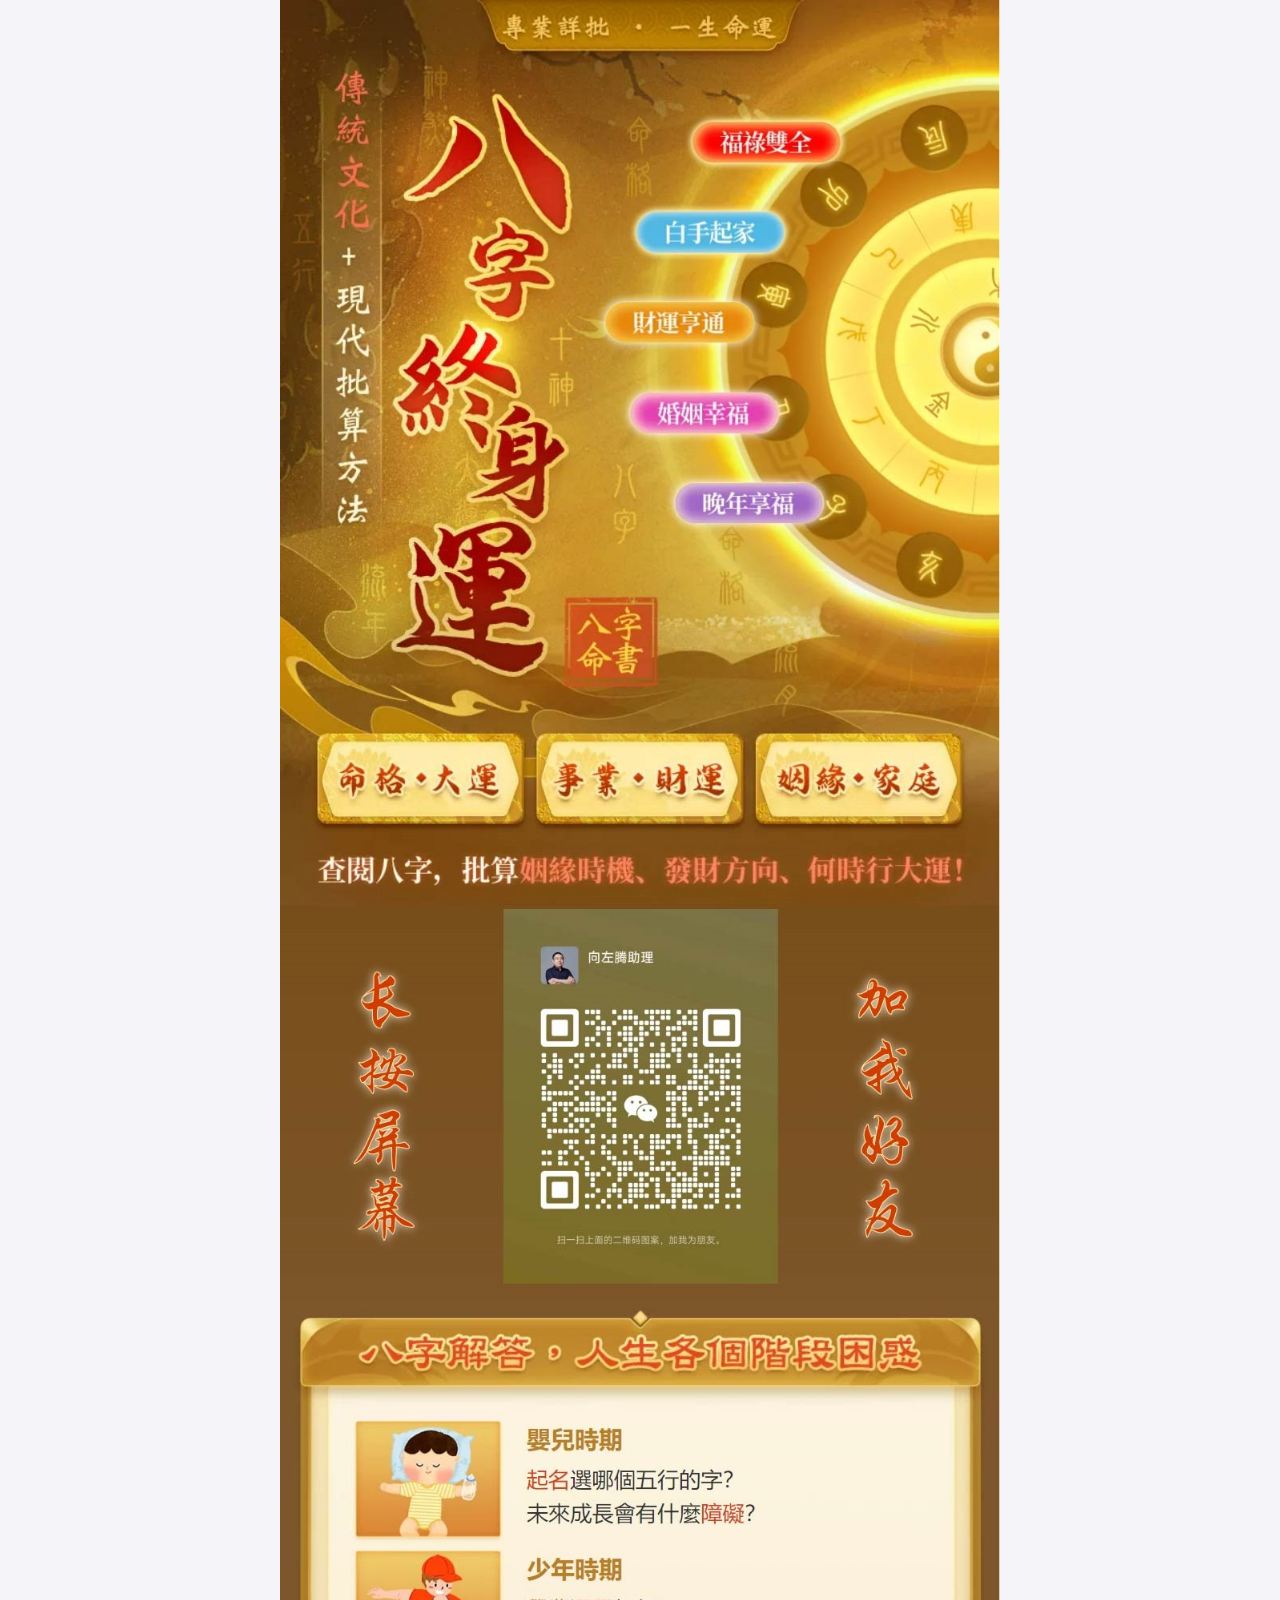
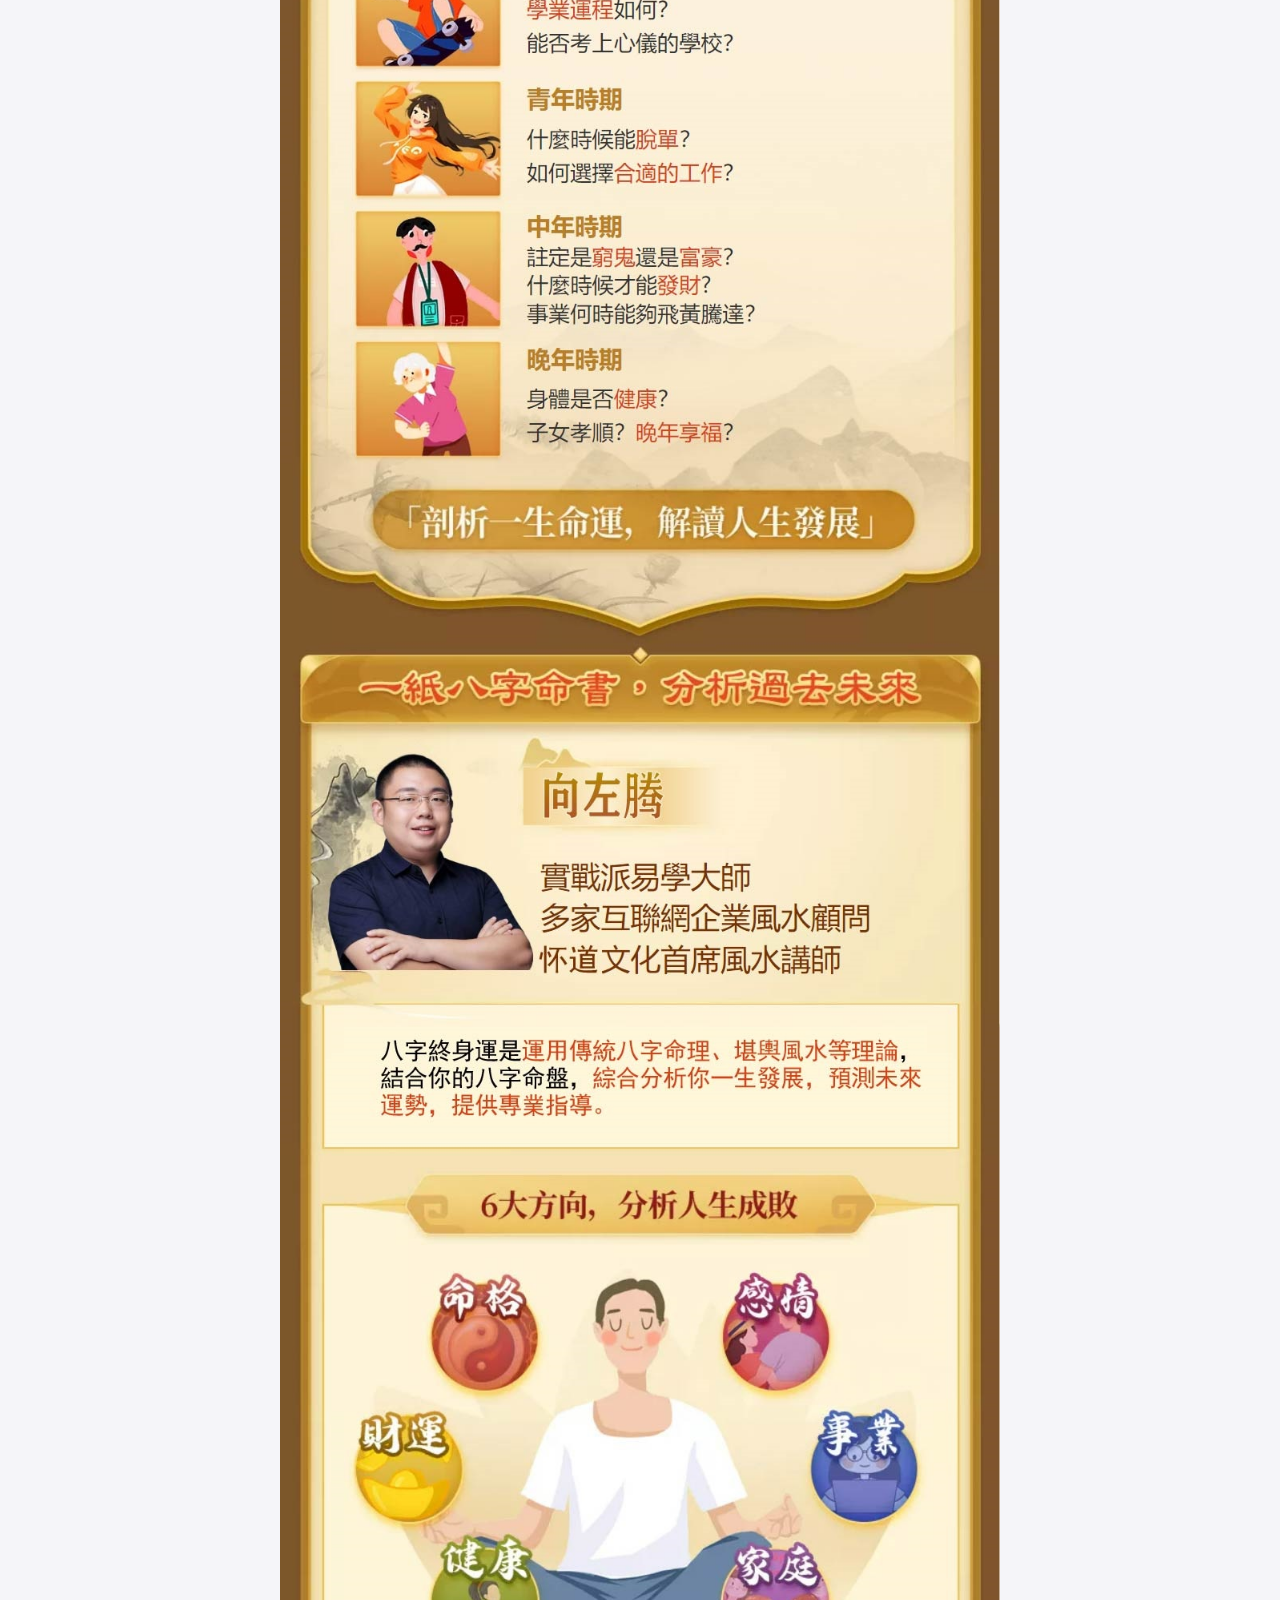
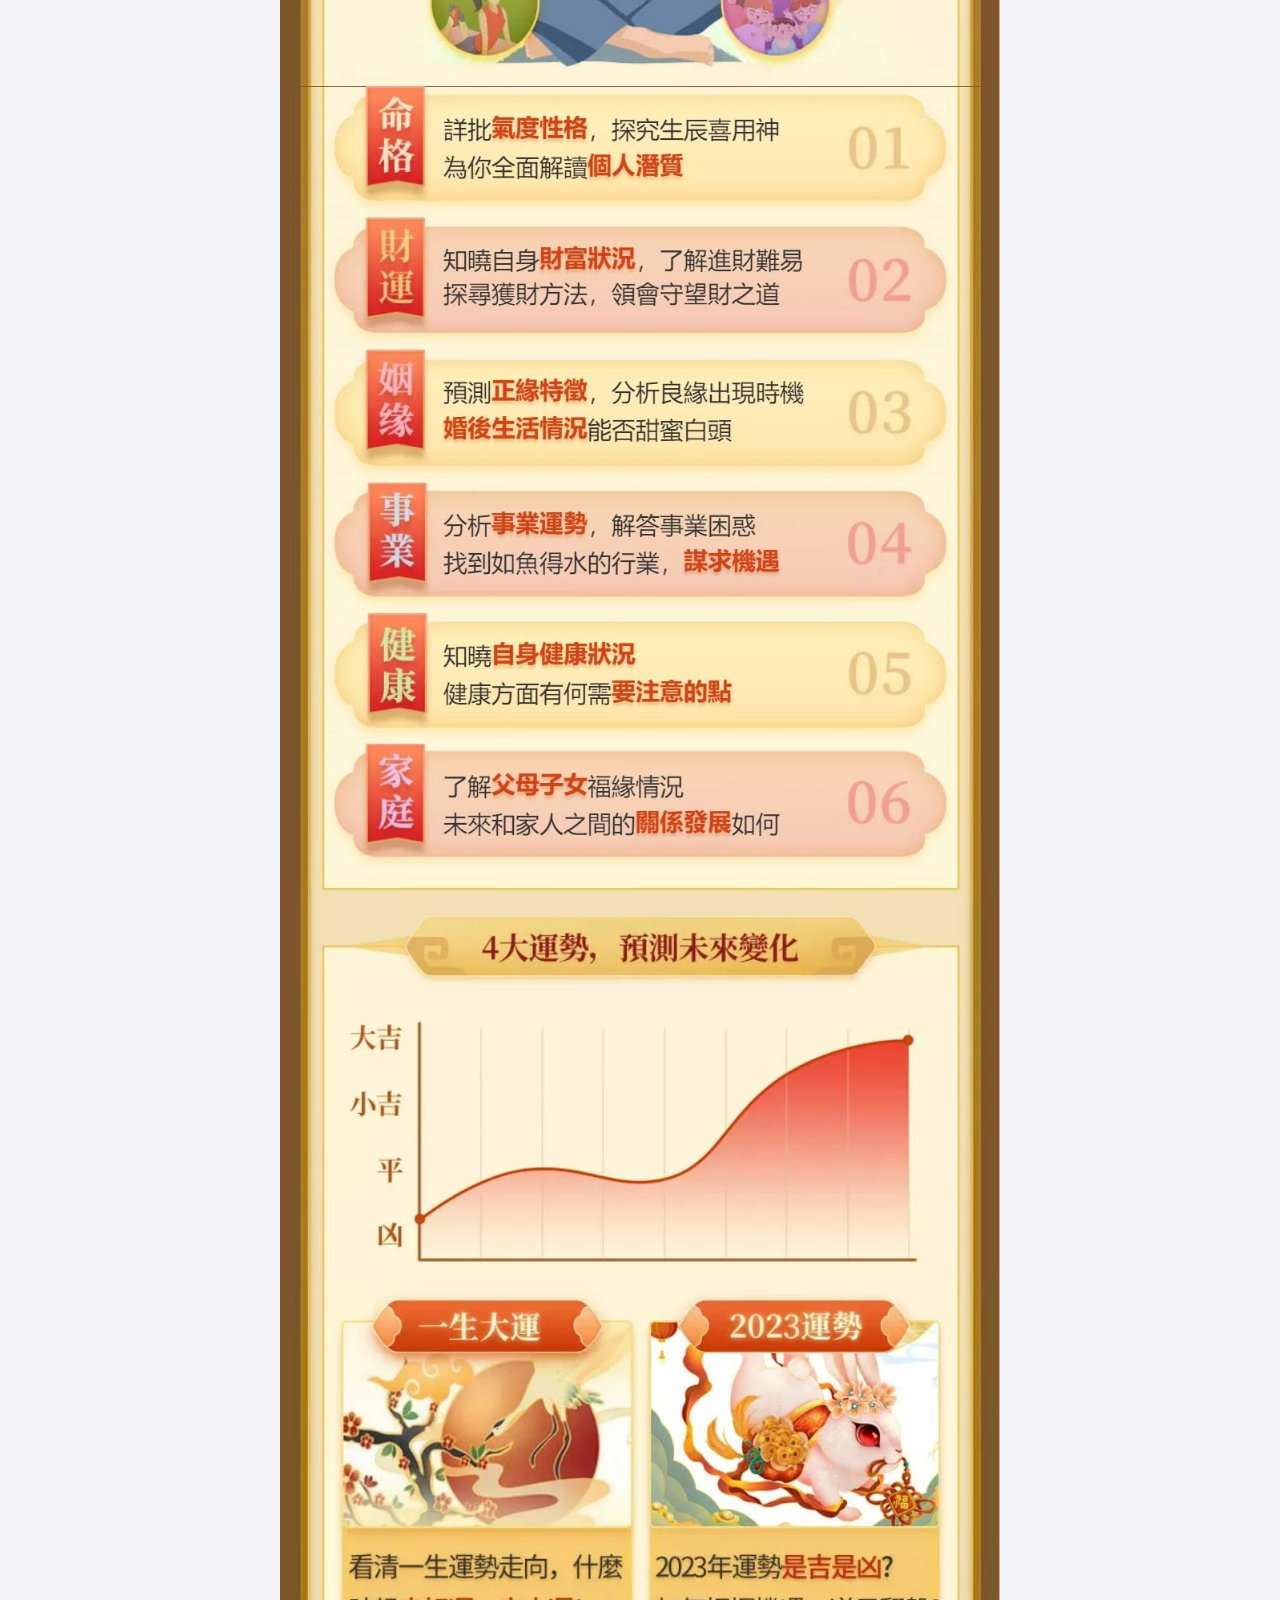
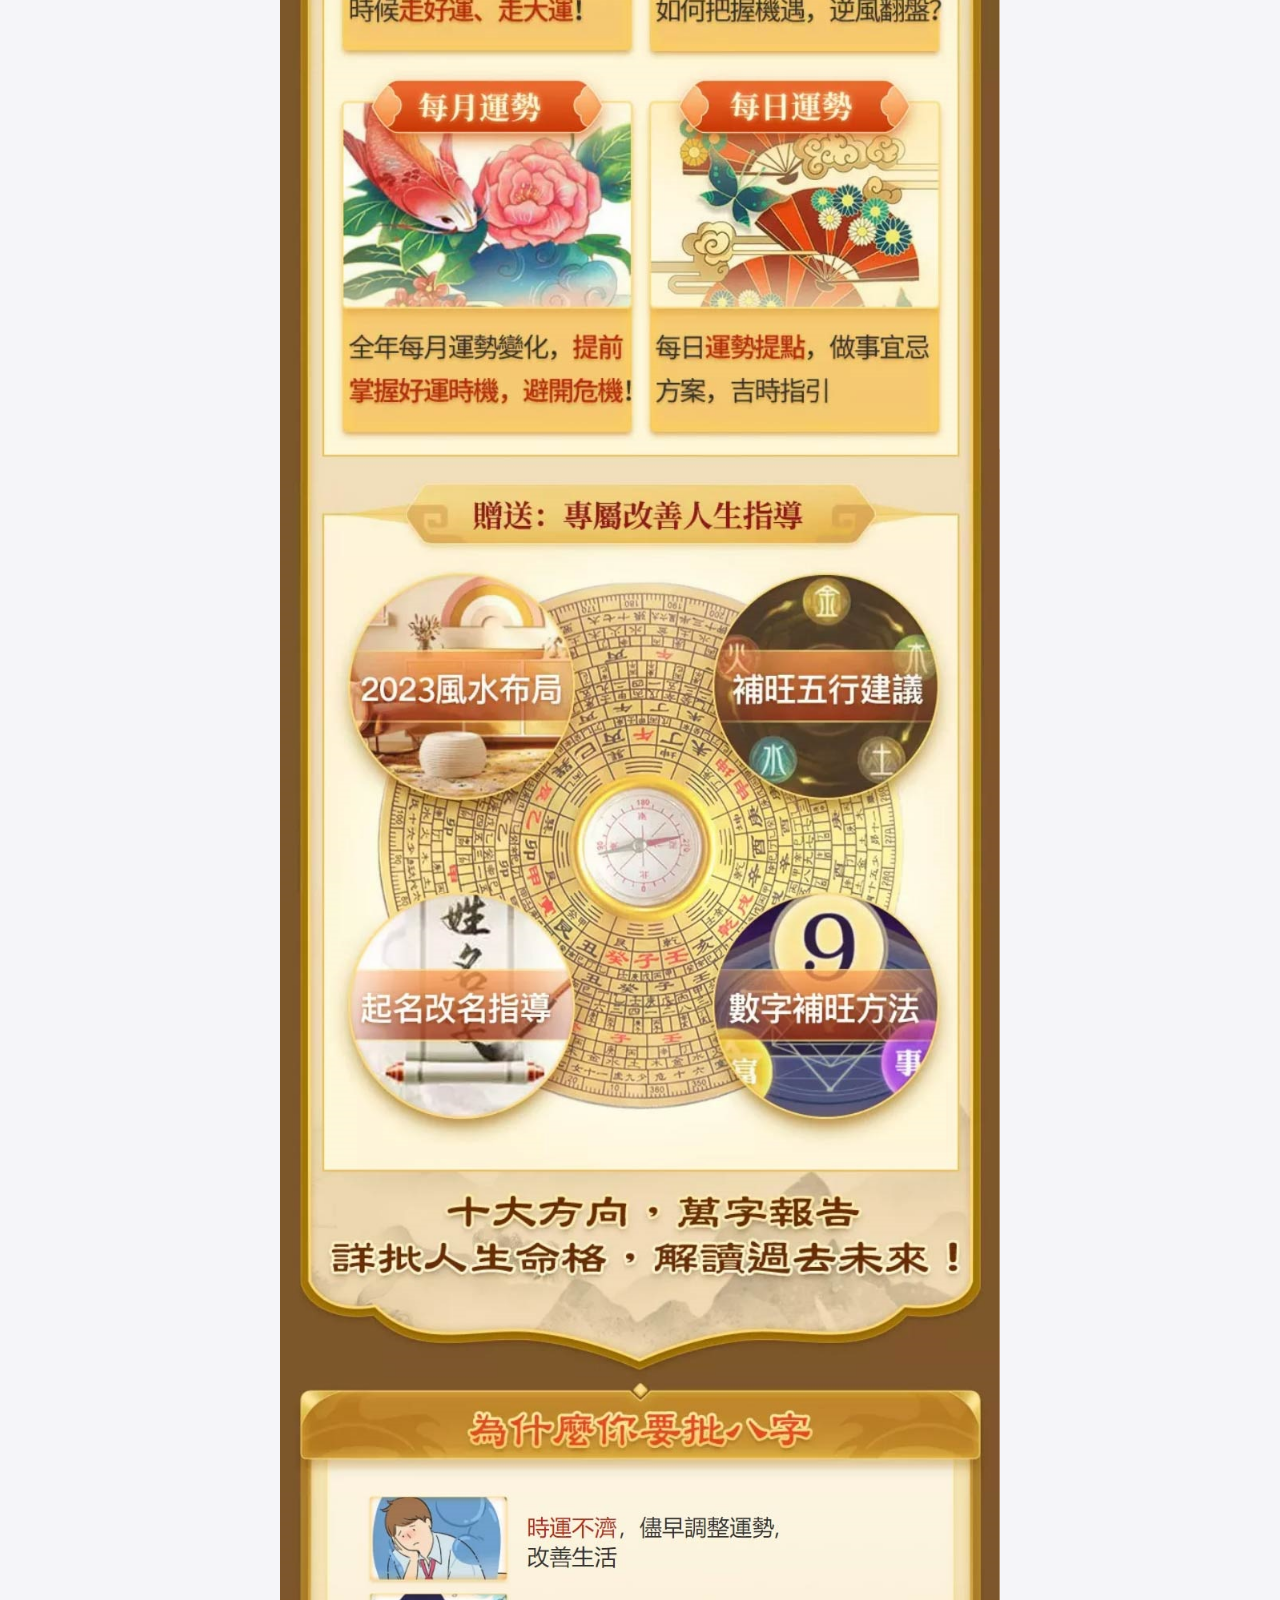
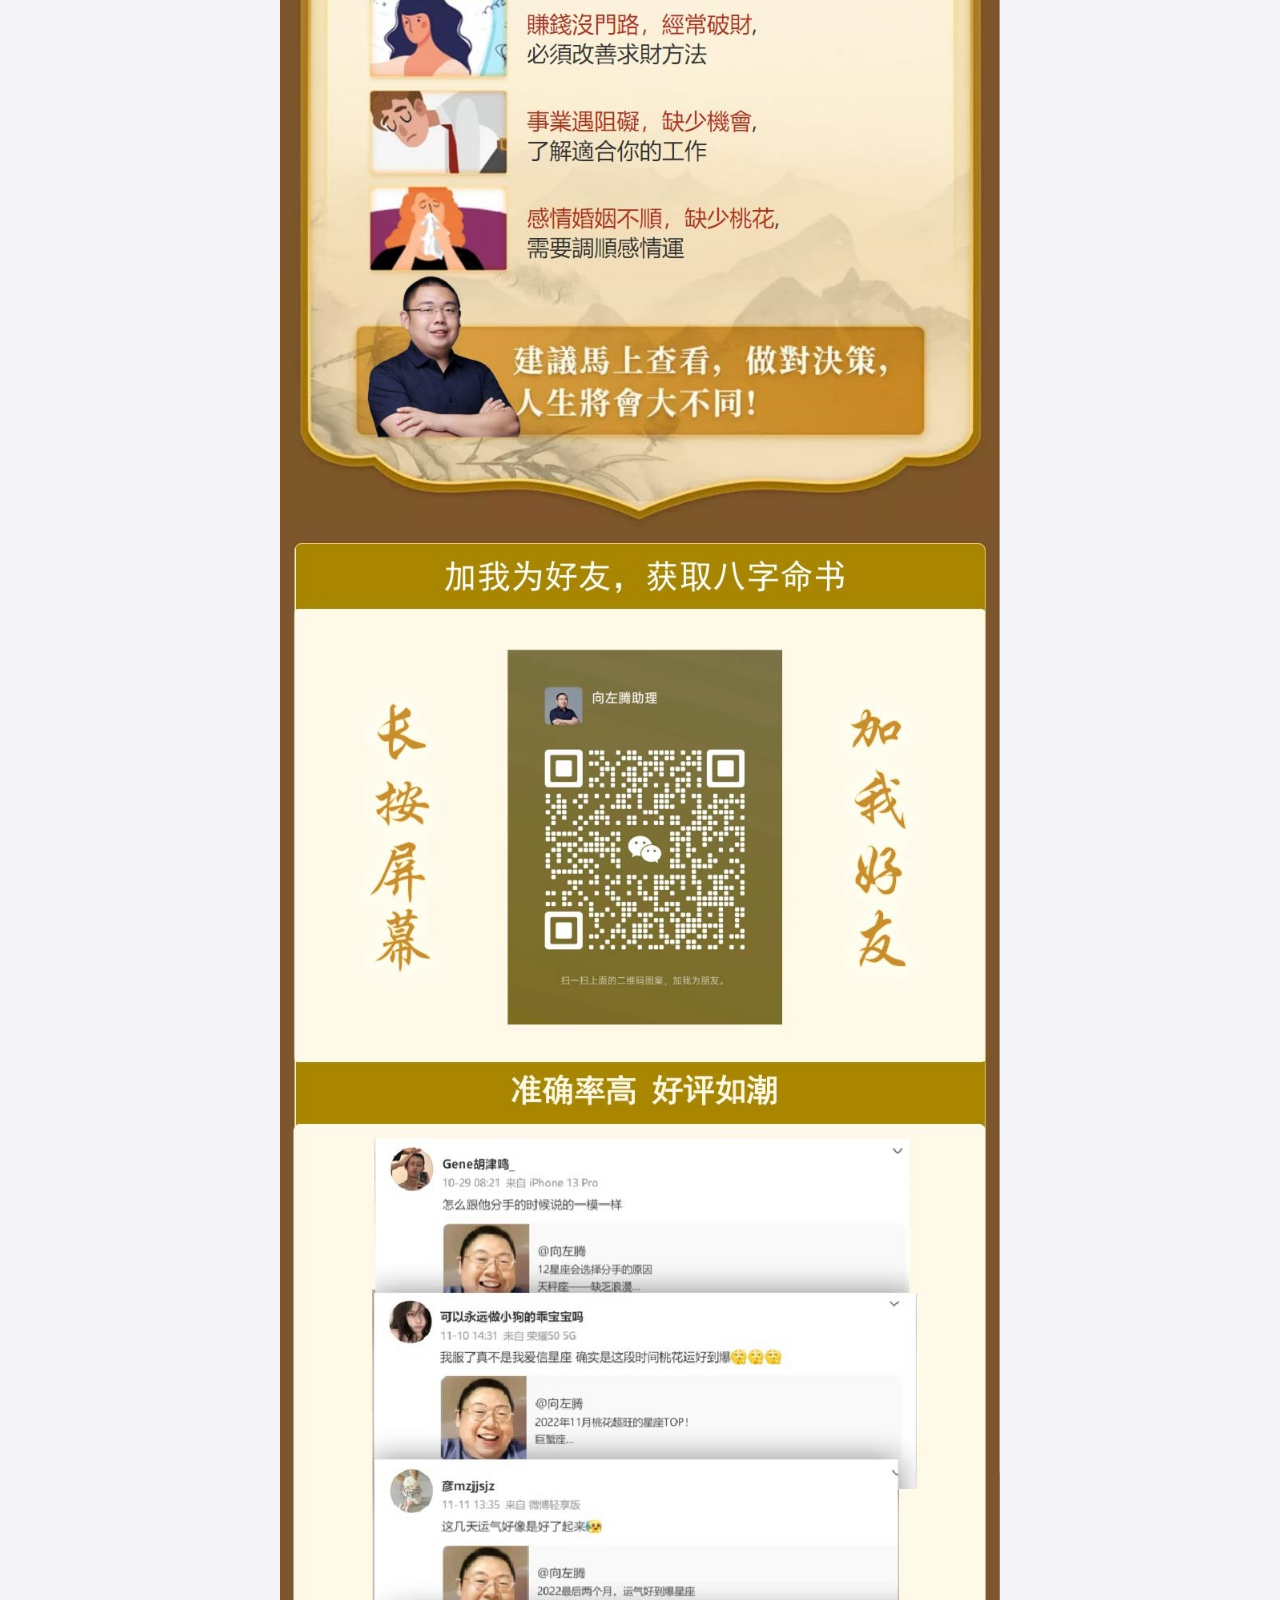
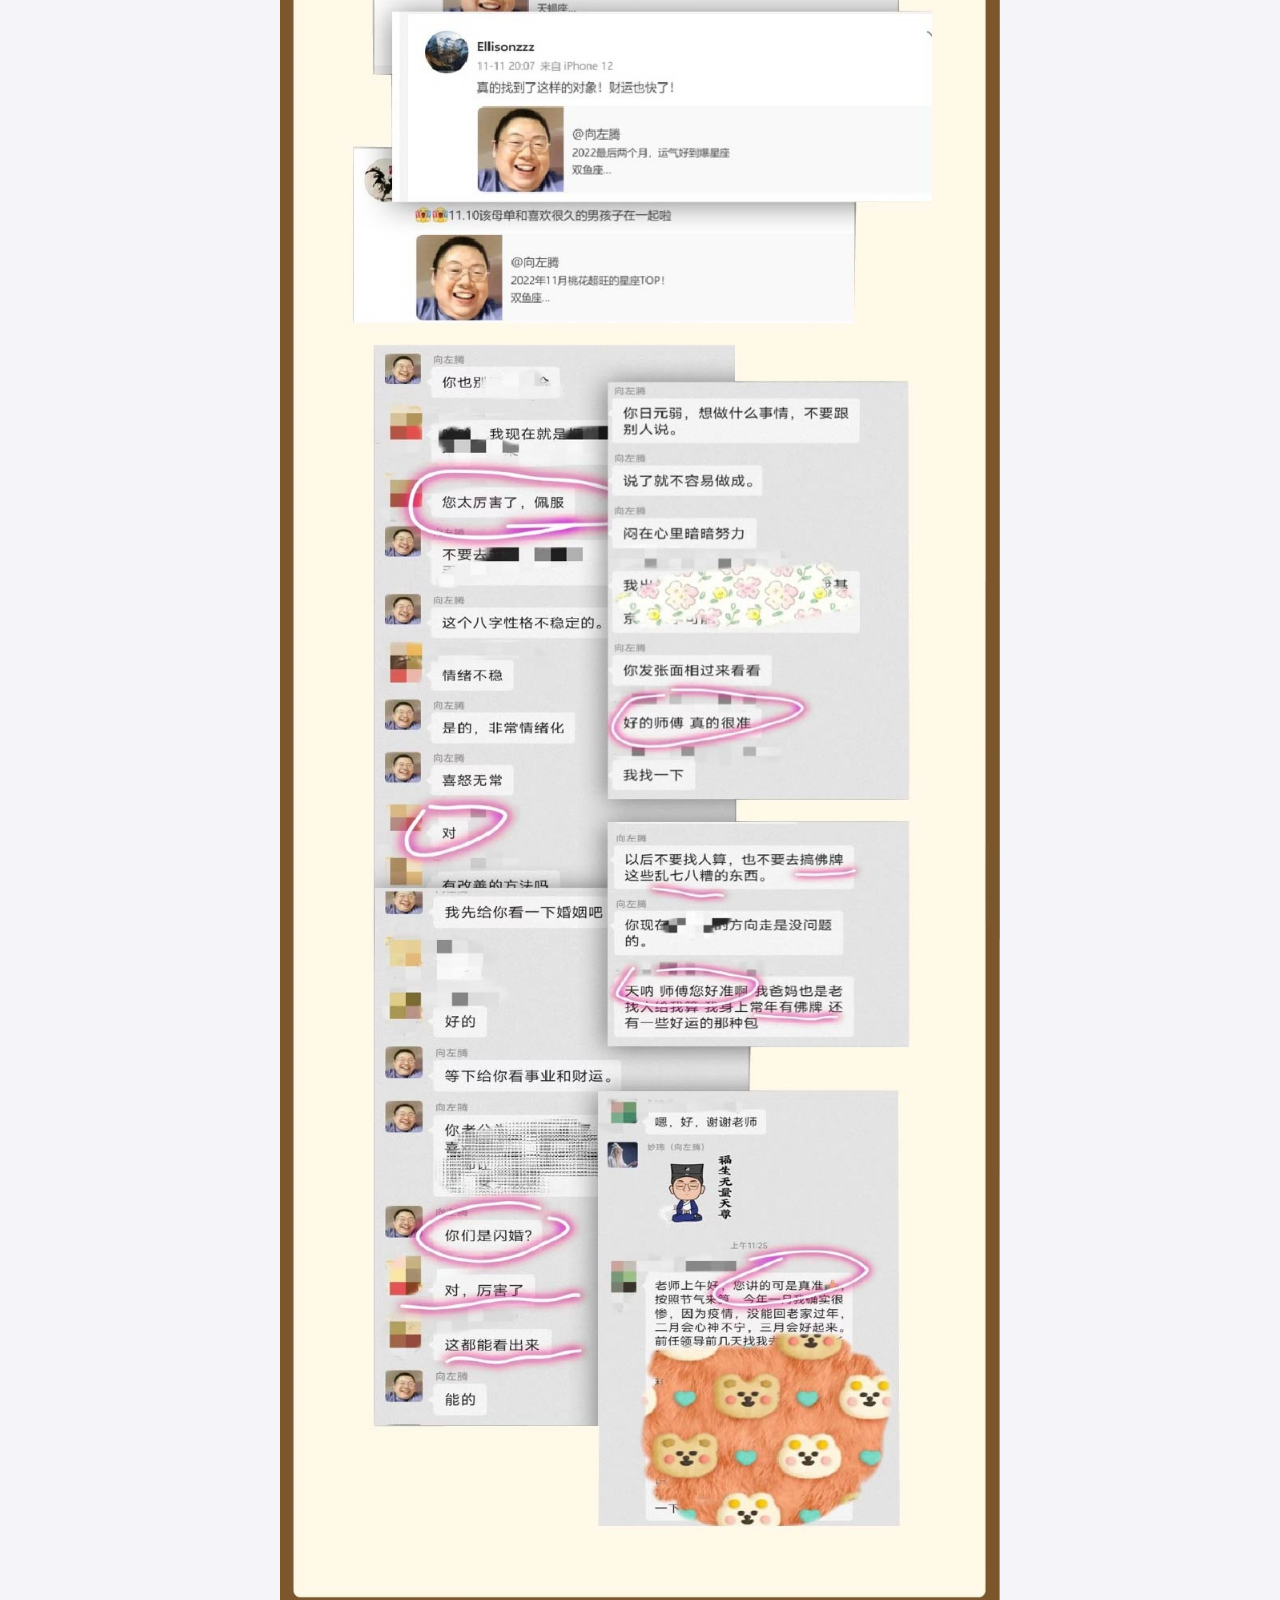
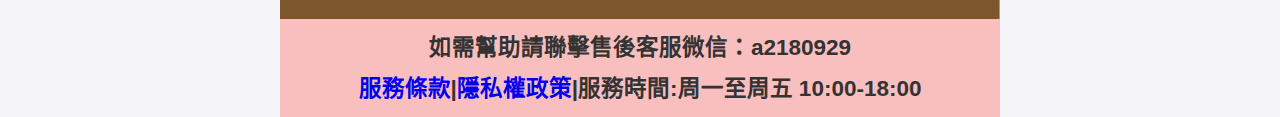
==== index.html @ 710901cd "Update index.html" ====
﻿<html lang="zh-TW" style="font-size: 24px;"><head><meta charset="utf-8">
<title>八字终生运</title><meta name="viewport" content="minimum-scale=1,initial-scale=1,maximum-scale=1,user-scalable=no"><meta name="apple-mobile-web-app-capable" content="yes"><meta name="apple-touch-fullscreen" content="yes"><meta name="keywords" content=""><meta name="description" content=""><link href="css/fw.css" rel="stylesheet">
<link rel="stylesheet" type="text/css" href="css/29.css">
<script type="text/javascript">!function(e){"function"==typeof define&&define.amd?define(e):e()}((function(){"use strict";var e;e=navigator.userAgent,/android/i.test(e)||/ipad|itouch|iphone/i.test(e)?(e=16*(document.documentElement.clientWidth||375)/375,document.documentElement.style.fontSize=e+"px"):document.documentElement.style.fontSize="24px"}))</script><style>/*! normalize.css v7.0.0 | MIT License | github.com/necolas/normalize.css */

/* Document
   ========================================================================== */

/**
 * 1. Correct the line height in all browsers.
 * 2. Prevent adjustments of font size after orientation changes in
 *    IE on Windows Phone and in iOS.
 */

html {
  line-height: 1.15; /* 1 */
  -ms-text-size-adjust: 100%; /* 2 */
  -webkit-text-size-adjust: 100%; /* 2 */
}

/* Sections
   ========================================================================== */

/**
 * Remove the margin in all browsers (opinionated).
 */

body {
  margin: 0;
}

/**
 * Add the correct display in IE 9-.
 */

article,
aside,
footer,
header,
nav,
section {
  display: block;
}

/**
 * Correct the font size and margin on `h1` elements within `section` and
 * `article` contexts in Chrome, Firefox, and Safari.
 */

h1 {
  font-size: 2em;
  margin: 0.67em 0;
}

/* Grouping content
   ========================================================================== */

/**
 * Add the correct display in IE 9-.
 * 1. Add the correct display in IE.
 */

figcaption,
figure,
main { /* 1 */
  display: block;
}

/**
 * Add the correct margin in IE 8.
 */

figure {
  margin: 1em 40px;
}

/**
 * 1. Add the correct box sizing in Firefox.
 * 2. Show the overflow in Edge and IE.
 */

hr {
  box-sizing: content-box; /* 1 */
  height: 0; /* 1 */
  overflow: visible; /* 2 */
}

/**
 * 1. Correct the inheritance and scaling of font size in all browsers.
 * 2. Correct the odd `em` font sizing in all browsers.
 */

pre {
  font-family: monospace, monospace; /* 1 */
  font-size: 1em; /* 2 */
}

/* Text-level semantics
   ========================================================================== */

/**
 * 1. Remove the gray background on active links in IE 10.
 * 2. Remove gaps in links underline in iOS 8+ and Safari 8+.
 */

a {
  background-color: transparent; /* 1 */
  -webkit-text-decoration-skip: objects; /* 2 */
}

/**
 * 1. Remove the bottom border in Chrome 57- and Firefox 39-.
 * 2. Add the correct text decoration in Chrome, Edge, IE, Opera, and Safari.
 */

abbr[title] {
  border-bottom: none; /* 1 */
  text-decoration: underline; /* 2 */
  text-decoration: underline dotted; /* 2 */
}

/**
 * Prevent the duplicate application of `bolder` by the next rule in Safari 6.
 */

b,
strong {
  font-weight: inherit;
}

/**
 * Add the correct font weight in Chrome, Edge, and Safari.
 */

b,
strong {
  font-weight: bolder;
}

/**
 * 1. Correct the inheritance and scaling of font size in all browsers.
 * 2. Correct the odd `em` font sizing in all browsers.
 */

code,
kbd,
samp {
  font-family: monospace, monospace; /* 1 */
  font-size: 1em; /* 2 */
}

/**
 * Add the correct font style in Android 4.3-.
 */

dfn {
  font-style: italic;
}

/**
 * Add the correct background and color in IE 9-.
 */

mark {
  background-color: #ff0;
  color: #000;
}

/**
 * Add the correct font size in all browsers.
 */

small {
  font-size: 80%;
}

/**
 * Prevent `sub` and `sup` elements from affecting the line height in
 * all browsers.
 */

sub,
sup {
  font-size: 75%;
  line-height: 0;
  position: relative;
  vertical-align: baseline;
}

sub {
  bottom: -0.25em;
}

sup {
  top: -0.5em;
}

/* Embedded content
   ========================================================================== */

/**
 * Add the correct display in IE 9-.
 */

audio,
video {
  display: inline-block;
}

/**
 * Add the correct display in iOS 4-7.
 */

audio:not([controls]) {
  display: none;
  height: 0;
}

/**
 * Remove the border on images inside links in IE 10-.
 */

img {
  border-style: none;
}

/**
 * Hide the overflow in IE.
 */

svg:not(:root) {
  overflow: hidden;
}

/* Forms
   ========================================================================== */

/**
 * 1. Change the font styles in all browsers (opinionated).
 * 2. Remove the margin in Firefox and Safari.
 */

button,
input,
optgroup,
select,
textarea {
  font-family: sans-serif; /* 1 */
  font-size: 100%; /* 1 */
  line-height: 1.15; /* 1 */
  margin: 0; /* 2 */
}

/**
 * Show the overflow in IE.
 * 1. Show the overflow in Edge.
 */

button,
input { /* 1 */
  overflow: visible;
}

/**
 * Remove the inheritance of text transform in Edge, Firefox, and IE.
 * 1. Remove the inheritance of text transform in Firefox.
 */

button,
select { /* 1 */
  text-transform: none;
}

/**
 * 1. Prevent a WebKit bug where (2) destroys native `audio` and `video`
 *    controls in Android 4.
 * 2. Correct the inability to style clickable types in iOS and Safari.
 */

button,
html [type="button"], /* 1 */
[type="reset"],
[type="submit"] {
  -webkit-appearance: button; /* 2 */
}

/**
 * Remove the inner border and padding in Firefox.
 */

button::-moz-focus-inner,
[type="button"]::-moz-focus-inner,
[type="reset"]::-moz-focus-inner,
[type="submit"]::-moz-focus-inner {
  border-style: none;
  padding: 0;
}

/**
 * Restore the focus styles unset by the previous rule.
 */

button:-moz-focusring,
[type="button"]:-moz-focusring,
[type="reset"]:-moz-focusring,
[type="submit"]:-moz-focusring {
  outline: 1px dotted ButtonText;
}

/**
 * Correct the padding in Firefox.
 */

fieldset {
  padding: 0.35em 0.75em 0.625em;
}

/**
 * 1. Correct the text wrapping in Edge and IE.
 * 2. Correct the color inheritance from `fieldset` elements in IE.
 * 3. Remove the padding so developers are not caught out when they zero out
 *    `fieldset` elements in all browsers.
 */

legend {
  box-sizing: border-box; /* 1 */
  color: inherit; /* 2 */
  display: table; /* 1 */
  max-width: 100%; /* 1 */
  padding: 0; /* 3 */
  white-space: normal; /* 1 */
}

/**
 * 1. Add the correct display in IE 9-.
 * 2. Add the correct vertical alignment in Chrome, Firefox, and Opera.
 */

progress {
  display: inline-block; /* 1 */
  vertical-align: baseline; /* 2 */
}

/**
 * Remove the default vertical scrollbar in IE.
 */

textarea {
  overflow: auto;
}

/**
 * 1. Add the correct box sizing in IE 10-.
 * 2. Remove the padding in IE 10-.
 */

[type="checkbox"],
[type="radio"] {
  box-sizing: border-box; /* 1 */
  padding: 0; /* 2 */
}

/**
 * Correct the cursor style of increment and decrement buttons in Chrome.
 */

[type="number"]::-webkit-inner-spin-button,
[type="number"]::-webkit-outer-spin-button {
  height: auto;
}

/**
 * 1. Correct the odd appearance in Chrome and Safari.
 * 2. Correct the outline style in Safari.
 */

[type="search"] {
  -webkit-appearance: textfield; /* 1 */
  outline-offset: -2px; /* 2 */
}

/**
 * Remove the inner padding and cancel buttons in Chrome and Safari on macOS.
 */

[type="search"]::-webkit-search-cancel-button,
[type="search"]::-webkit-search-decoration {
  -webkit-appearance: none;
}

/**
 * 1. Correct the inability to style clickable types in iOS and Safari.
 * 2. Change font properties to `inherit` in Safari.
 */

::-webkit-file-upload-button {
  -webkit-appearance: button; /* 1 */
  font: inherit; /* 2 */
}

/* Interactive
   ========================================================================== */

/*
 * Add the correct display in IE 9-.
 * 1. Add the correct display in Edge, IE, and Firefox.
 */

details, /* 1 */
menu {
  display: block;
}

/*
 * Add the correct display in all browsers.
 */

summary {
  display: list-item;
}

/* Scripting
   ========================================================================== */

/**
 * Add the correct display in IE 9-.
 */

canvas {
  display: inline-block;
}

/**
 * Add the correct display in IE.
 */

template {
  display: none;
}

/* Hidden
   ========================================================================== */

/**
 * Add the correct display in IE 10-.
 */

[hidden] {
  display: none;
}
</style><style>/*do not import this file except components/style/index.less*/
.am-fade-enter,
.am-fade-appear {
  opacity: 0;
  -webkit-animation-duration: .2s;
          animation-duration: .2s;
  -webkit-animation-fill-mode: both;
          animation-fill-mode: both;
  -webkit-animation-timing-function: cubic-bezier(0.55, 0, 0.55, 0.2);
          animation-timing-function: cubic-bezier(0.55, 0, 0.55, 0.2);
  -webkit-animation-play-state: paused;
          animation-play-state: paused;
}
.am-fade-leave {
  -webkit-animation-duration: .2s;
          animation-duration: .2s;
  -webkit-animation-fill-mode: both;
          animation-fill-mode: both;
  -webkit-animation-timing-function: cubic-bezier(0.55, 0, 0.55, 0.2);
          animation-timing-function: cubic-bezier(0.55, 0, 0.55, 0.2);
  -webkit-animation-play-state: paused;
          animation-play-state: paused;
}
.am-fade-enter.am-fade-enter-active,
.am-fade-appear.am-fade-appear-active {
  -webkit-animation-name: amFadeIn;
          animation-name: amFadeIn;
  -webkit-animation-play-state: running;
          animation-play-state: running;
}
.am-fade-leave.am-fade-leave-active {
  -webkit-animation-name: amFadeOut;
          animation-name: amFadeOut;
  -webkit-animation-play-state: running;
          animation-play-state: running;
}
@-webkit-keyframes amFadeIn {
  0% {
    opacity: 0;
  }
  100% {
    opacity: 1;
  }
}
@keyframes amFadeIn {
  0% {
    opacity: 0;
  }
  100% {
    opacity: 1;
  }
}
@-webkit-keyframes amFadeOut {
  0% {
    opacity: 1;
  }
  100% {
    opacity: 0;
  }
}
@keyframes amFadeOut {
  0% {
    opacity: 1;
  }
  100% {
    opacity: 0;
  }
}
.am-slide-up-enter,
.am-slide-up-appear {
  -webkit-transform: translate(0, 100%);
      -ms-transform: translate(0, 100%);
          transform: translate(0, 100%);
}
.am-slide-up-enter,
.am-slide-up-appear,
.am-slide-up-leave {
  -webkit-animation-duration: .2s;
          animation-duration: .2s;
  -webkit-animation-fill-mode: both;
          animation-fill-mode: both;
  -webkit-animation-timing-function: cubic-bezier(0.55, 0, 0.55, 0.2);
          animation-timing-function: cubic-bezier(0.55, 0, 0.55, 0.2);
  -webkit-animation-play-state: paused;
          animation-play-state: paused;
}
.am-slide-up-enter.am-slide-up-enter-active,
.am-slide-up-appear.am-slide-up-appear-active {
  -webkit-animation-name: amSlideUpIn;
          animation-name: amSlideUpIn;
  -webkit-animation-play-state: running;
          animation-play-state: running;
}
.am-slide-up-leave.am-slide-up-leave-active {
  -webkit-animation-name: amSlideUpOut;
          animation-name: amSlideUpOut;
  -webkit-animation-play-state: running;
          animation-play-state: running;
}
@-webkit-keyframes amSlideUpIn {
  0% {
    -webkit-transform: translate(0, 100%);
            transform: translate(0, 100%);
  }
  100% {
    -webkit-transform: translate(0, 0);
            transform: translate(0, 0);
  }
}
@keyframes amSlideUpIn {
  0% {
    -webkit-transform: translate(0, 100%);
            transform: translate(0, 100%);
  }
  100% {
    -webkit-transform: translate(0, 0);
            transform: translate(0, 0);
  }
}
@-webkit-keyframes amSlideUpOut {
  0% {
    -webkit-transform: translate(0, 0);
            transform: translate(0, 0);
  }
  100% {
    -webkit-transform: translate(0, 100%);
            transform: translate(0, 100%);
  }
}
@keyframes amSlideUpOut {
  0% {
    -webkit-transform: translate(0, 0);
            transform: translate(0, 0);
  }
  100% {
    -webkit-transform: translate(0, 100%);
            transform: translate(0, 100%);
  }
}
.am.am-zoom-enter,
.am.am-zoom-leave {
  display: block;
}
.am-zoom-enter,
.am-zoom-appear {
  opacity: 0;
  -webkit-animation-duration: .2s;
          animation-duration: .2s;
  -webkit-animation-fill-mode: both;
          animation-fill-mode: both;
  -webkit-animation-timing-function: cubic-bezier(0.55, 0, 0.55, 0.2);
          animation-timing-function: cubic-bezier(0.55, 0, 0.55, 0.2);
  -webkit-animation-timing-function: cubic-bezier(0.18, 0.89, 0.32, 1.28);
          animation-timing-function: cubic-bezier(0.18, 0.89, 0.32, 1.28);
  -webkit-animation-play-state: paused;
          animation-play-state: paused;
}
.am-zoom-leave {
  -webkit-animation-duration: .2s;
          animation-duration: .2s;
  -webkit-animation-fill-mode: both;
          animation-fill-mode: both;
  -webkit-animation-timing-function: cubic-bezier(0.55, 0, 0.55, 0.2);
          animation-timing-function: cubic-bezier(0.55, 0, 0.55, 0.2);
  -webkit-animation-timing-function: cubic-bezier(0.6, -0.3, 0.74, 0.05);
          animation-timing-function: cubic-bezier(0.6, -0.3, 0.74, 0.05);
  -webkit-animation-play-state: paused;
          animation-play-state: paused;
}
.am-zoom-enter.am-zoom-enter-active,
.am-zoom-appear.am-zoom-appear-active {
  -webkit-animation-name: amZoomIn;
          animation-name: amZoomIn;
  -webkit-animation-play-state: running;
          animation-play-state: running;
}
.am-zoom-leave.am-zoom-leave-active {
  -webkit-animation-name: amZoomOut;
          animation-name: amZoomOut;
  -webkit-animation-play-state: running;
          animation-play-state: running;
}
@-webkit-keyframes amZoomIn {
  0% {
    opacity: 0;
    -webkit-transform-origin: 50% 50%;
            transform-origin: 50% 50%;
    -webkit-transform: scale(0, 0);
            transform: scale(0, 0);
  }
  100% {
    opacity: 1;
    -webkit-transform-origin: 50% 50%;
            transform-origin: 50% 50%;
    -webkit-transform: scale(1, 1);
            transform: scale(1, 1);
  }
}
@keyframes amZoomIn {
  0% {
    opacity: 0;
    -webkit-transform-origin: 50% 50%;
            transform-origin: 50% 50%;
    -webkit-transform: scale(0, 0);
            transform: scale(0, 0);
  }
  100% {
    opacity: 1;
    -webkit-transform-origin: 50% 50%;
            transform-origin: 50% 50%;
    -webkit-transform: scale(1, 1);
            transform: scale(1, 1);
  }
}
@-webkit-keyframes amZoomOut {
  0% {
    opacity: 1;
    -webkit-transform-origin: 50% 50%;
            transform-origin: 50% 50%;
    -webkit-transform: scale(1, 1);
            transform: scale(1, 1);
  }
  100% {
    opacity: 0;
    -webkit-transform-origin: 50% 50%;
            transform-origin: 50% 50%;
    -webkit-transform: scale(0, 0);
            transform: scale(0, 0);
  }
}
@keyframes amZoomOut {
  0% {
    opacity: 1;
    -webkit-transform-origin: 50% 50%;
            transform-origin: 50% 50%;
    -webkit-transform: scale(1, 1);
            transform: scale(1, 1);
  }
  100% {
    opacity: 0;
    -webkit-transform-origin: 50% 50%;
            transform-origin: 50% 50%;
    -webkit-transform: scale(0, 0);
            transform: scale(0, 0);
  }
}
.am-slide-down-enter,
.am-slide-down-appear {
  -webkit-transform: translate(0, -100%);
      -ms-transform: translate(0, -100%);
          transform: translate(0, -100%);
}
.am-slide-down-enter,
.am-slide-down-appear,
.am-slide-down-leave {
  -webkit-animation-duration: .2s;
          animation-duration: .2s;
  -webkit-animation-fill-mode: both;
          animation-fill-mode: both;
  -webkit-animation-timing-function: cubic-bezier(0.55, 0, 0.55, 0.2);
          animation-timing-function: cubic-bezier(0.55, 0, 0.55, 0.2);
  -webkit-animation-play-state: paused;
          animation-play-state: paused;
}
.am-slide-down-enter.am-slide-down-enter-active,
.am-slide-down-appear.am-slide-down-appear-active {
  -webkit-animation-name: amSlideDownIn;
          animation-name: amSlideDownIn;
  -webkit-animation-play-state: running;
          animation-play-state: running;
}
.am-slide-down-leave.am-slide-down-leave-active {
  -webkit-animation-name: amSlideDownOut;
          animation-name: amSlideDownOut;
  -webkit-animation-play-state: running;
          animation-play-state: running;
}
@-webkit-keyframes amSlideDownIn {
  0% {
    -webkit-transform: translate(0, -100%);
            transform: translate(0, -100%);
  }
  100% {
    -webkit-transform: translate(0, 0);
            transform: translate(0, 0);
  }
}
@keyframes amSlideDownIn {
  0% {
    -webkit-transform: translate(0, -100%);
            transform: translate(0, -100%);
  }
  100% {
    -webkit-transform: translate(0, 0);
            transform: translate(0, 0);
  }
}
@-webkit-keyframes amSlideDownOut {
  0% {
    -webkit-transform: translate(0, 0);
            transform: translate(0, 0);
  }
  100% {
    -webkit-transform: translate(0, -100%);
            transform: translate(0, -100%);
  }
}
@keyframes amSlideDownOut {
  0% {
    -webkit-transform: translate(0, 0);
            transform: translate(0, 0);
  }
  100% {
    -webkit-transform: translate(0, -100%);
            transform: translate(0, -100%);
  }
}
*,
*:before,
*:after {
  -webkit-tap-highlight-color: rgba(0, 0, 0, 0);
}
body {
  background-color: #f5f5f9;
  font-size: 14px;
}
*[contenteditable] {
  -webkit-user-select: auto !important;
}
*:focus {
  outline: none;
}
a {
  background: transparent;
  text-decoration: none;
  outline: none;
}
</style><style>.am-icon {
  fill: currentColor;
  background-size: cover;
  width: 22px;
  height: 22px;
}
.am-icon-xxs {
  width: 15px;
  height: 15px;
}
.am-icon-xs {
  width: 18px;
  height: 18px;
}
.am-icon-sm {
  width: 21px;
  height: 21px;
}
.am-icon-md {
  width: 22px;
  height: 22px;
}
.am-icon-lg {
  width: 36px;
  height: 36px;
}
.am-icon-loading {
  -webkit-animation: cirle-anim 1s linear infinite;
          animation: cirle-anim 1s linear infinite;
}
@-webkit-keyframes cirle-anim {
  100% {
    -webkit-transform: rotate(360deg);
            transform: rotate(360deg);
  }
}
@keyframes cirle-anim {
  100% {
    -webkit-transform: rotate(360deg);
            transform: rotate(360deg);
  }
}
</style><style>.am-toast {
  position: fixed;
  width: 100%;
  z-index: 1999;
  font-size: 14px;
  text-align: center;
}
.am-toast > span {
  max-width: 50%;
}
.am-toast.am-toast-mask {
  height: 100%;
  display: -webkit-box;
  display: -webkit-flex;
  display: -ms-flexbox;
  display: flex;
  -webkit-box-pack: center;
  -webkit-justify-content: center;
      -ms-flex-pack: center;
          justify-content: center;
  -webkit-box-align: center;
  -webkit-align-items: center;
      -ms-flex-align: center;
          align-items: center;
  left: 0;
  top: 0;
  -webkit-transform: translateZ(1px);
          transform: translateZ(1px);
}
.am-toast.am-toast-nomask {
  position: fixed;
  max-width: 50%;
  width: auto;
  left: 50%;
  top: 50%;
  -webkit-transform: translateZ(1px);
          transform: translateZ(1px);
}
.am-toast.am-toast-nomask .am-toast-notice {
  -webkit-transform: translateX(-50%) translateY(-50%);
      -ms-transform: translateX(-50%) translateY(-50%);
          transform: translateX(-50%) translateY(-50%);
}
.am-toast-notice-content .am-toast-text {
  min-width: 60px;
  border-radius: 3px;
  color: #fff;
  background-color: rgba(58, 58, 58, 0.9);
  line-height: 1.5;
  padding: 9px 15px;
}
.am-toast-notice-content .am-toast-text.am-toast-text-icon {
  border-radius: 5px;
  padding: 15px 15px;
}
.am-toast-notice-content .am-toast-text.am-toast-text-icon .am-toast-text-info {
  margin-top: 6px;
}
</style></head><body><div class="container" id="container"><div class="wrapper" id="wrapper"><section id="page-index"><div class="protocol">
			<div class="tp">
		     		<img src="img/photo.jpg">
		    	</div>
	 		<br>
			<h3>如需幫助請聯擊售後客服微信：<span color="yellow">a2180929</span></h3>
			<h3><a href="https://bazi.rk25.com/terms" target="_blank">服務條款</a>|<a href="https://bazi.rk25.com/privacypolicy" target="_blank">隱私權政策</a>|服務時間:周一至周五 10:00-18:00</h3>
</div></section></div></div></body></html>
---- css/fw.css ----
﻿@charset "utf-8";
/*! normalize.css v3.0.3 | MIT License | github.com/necolas/normalize.css */html{font-family:sans-serif;-ms-text-size-adjust:100%;-webkit-text-size-adjust:100%}body,html{width:100%;min-height:100%}body{margin:0;font-size:100%;font-family:Microsoft YaHei,"微软雅黑",Helvetica,STHeiti,Droid Sans Fallback;-webkit-tap-highlight-color:rgba(0,0,0,0)}article,aside,details,figcaption,figure,footer,header,hgroup,main,menu,nav,section,summary{display:block}audio,canvas,progress,video{display:inline-block;vertical-align:baseline}audio:not([controls]){display:none;height:0}[hidden],template{display:none}a{background-color:transparent}a:active,a:hover{outline:0}abbr[title]{border-bottom:1px dotted}b,strong{font-weight:700}dfn{font-style:italic}h1{font-size:2em;margin:.67em 0}mark{background:#ff0;color:#000}small{font-size:80%}sub,sup{font-size:75%;line-height:0;position:relative;vertical-align:baseline}sup{top:-.5em}sub{bottom:-.25em}img{border:0}svg:not(:root){overflow:hidden}figure{margin:1em 1.25rem}hr{-webkit-box-sizing:content-box;box-sizing:content-box;height:0}pre{overflow:auto}code,kbd,pre,samp{font-family:monospace,monospace;font-size:1em}button,input,optgroup,select,textarea{color:inherit;font:inherit;margin:0}button{overflow:visible}button,select{text-transform:none}button,html input[type=button],input[type=reset],input[type=submit]{-webkit-appearance:button;cursor:pointer}button[disabled],html input[disabled]{cursor:default}button::-moz-focus-inner,input::-moz-focus-inner{border:0;padding:0}input{line-height:normal}input[type=checkbox],input[type=radio]{-webkit-box-sizing:border-box;box-sizing:border-box;padding:0}input[type=number]::-webkit-inner-spin-button,input[type=number]::-webkit-outer-spin-button{height:auto}input[type=search]{-webkit-appearance:textfield;-webkit-box-sizing:content-box;box-sizing:content-box}input[type=search]::-webkit-search-cancel-button,input[type=search]::-webkit-search-decoration{-webkit-appearance:none}fieldset{border:1px solid silver;margin:0 2px;padding:.35em .625em .75em}legend{border:0;padding:0}textarea{overflow:auto}optgroup{font-weight:700}table{border-collapse:collapse;border-spacing:0}td,th{padding:0}ol,ul{list-style:none}article,aside,audio,body,dd,div,dl,footer,form,h1,h2,h3,h4,h5,h6,header,iframe,input,label,li,menu,nav,ol,p,section,select,td,textarea,th,time,ul,video{margin:0;padding:0;-webkit-box-sizing:border-box;box-sizing:border-box}a{text-decoration:none}a,input,select,textarea{outline:none}html{background-color:#fff;-ms-touch-action:manipulation;touch-action:manipulation}.container{background:#fff;min-width:20rem;max-width:30rem;margin:0 auto;color:#333}.container,.wrapper{width:100%;min-height:100%;position:relative;z-index:1}img{width:100%;vertical-align:top}.clear{_zoom:1;clear:both}.clear:after{content:"";display:block;height:0;visibility:hidden;clear:both}.left{float:left}.right{float:right}.auto{overflow:hidden}.li-left li{display:block;float:left}.li-right li{display:block;float:right}.hide{display:none}#root,.rlt{position:relative}#root{background:#fff;width:100%;min-height:100%;min-width:20rem;max-width:30rem;margin:0 auto;color:#333;z-index:1}@font-face{font-family:"iconfont";src:url("[data-uri]") format("woff2")}.iconfont{font-family:"iconfont"!important;font-size:inherit;font-style:normal;-webkit-font-smoothing:antialiased;-moz-osx-font-smoothing:grayscale}.icon-gouxuan:before{content:"\e631"}.icon-Tick:before{content:"\e619"}.ignore-lds-wrap{position:fixed;left:0;top:0;bottom:0;right:0;height:100%;display:-webkit-flex;display:-ms-flexbox;display:flex;-webkit-justify-content:center;-ms-flex-pack:center;justify-content:center;-webkit-align-items:center;-ms-flex-align:center;align-items:center;z-index:999}.ignore-lds-wrap button{display:block;outline:0 none;-webkit-appearance:none;-webkit-box-sizing:border-box;box-sizing:border-box;padding:0 40px;text-align:center;font-size:18px;height:47px;line-height:47px;overflow:hidden;text-overflow:ellipsis;word-break:break-word;white-space:nowrap;color:#fff;background-color:#e94f4f;border:1px solid #ddd;border-radius:5px}.ignore-lds-ring{display:inline-block;width:64px;height:64px}.ignore-lds-ring:after{content:" ";display:block;width:46px;height:46px;margin:4px;border-radius:50%;border-color:#108ee9 transparent;border-style:solid;border-width:5px;-webkit-animation:lds-ring 1.2s linear infinite;animation:lds-ring 1.2s linear infinite}@-webkit-keyframes lds-ring{0%{-webkit-transform:rotate(0deg);transform:rotate(0deg)}to{-webkit-transform:rotate(1turn);transform:rotate(1turn)}}@keyframes lds-ring{0%{-webkit-transform:rotate(0deg);transform:rotate(0deg)}to{-webkit-transform:rotate(1turn);transform:rotate(1turn)}}
---- css/29.css ----
﻿.protocol{padding:0rem;background-color:#f9bebe}.protocol h3{font-size:.9375rem;text-align:center;padding-bottom:.625rem}.protocol .part{font-size:.875rem;padding-bottom:.9375rem}.protocol .part p{line-height:1.375rem;color:#FFF;text-align:justify;text-indent:2em;margin-bottom:.3125rem}.protocol .part .no-text-indent{margin-left:-1.8rem}.protocol .part .catalog{font-weight:700}.protocol .part .catalog li{line-height:1.5rem}.protocol .part .list .list-item{padding-bottom:.9375rem}.protocol .part .list .list-item h4{line-height:1.5rem;margin-bottom:.3125rem}.protocol .underline{text-decoration:underline}.protocol .bold{font-weight:700}
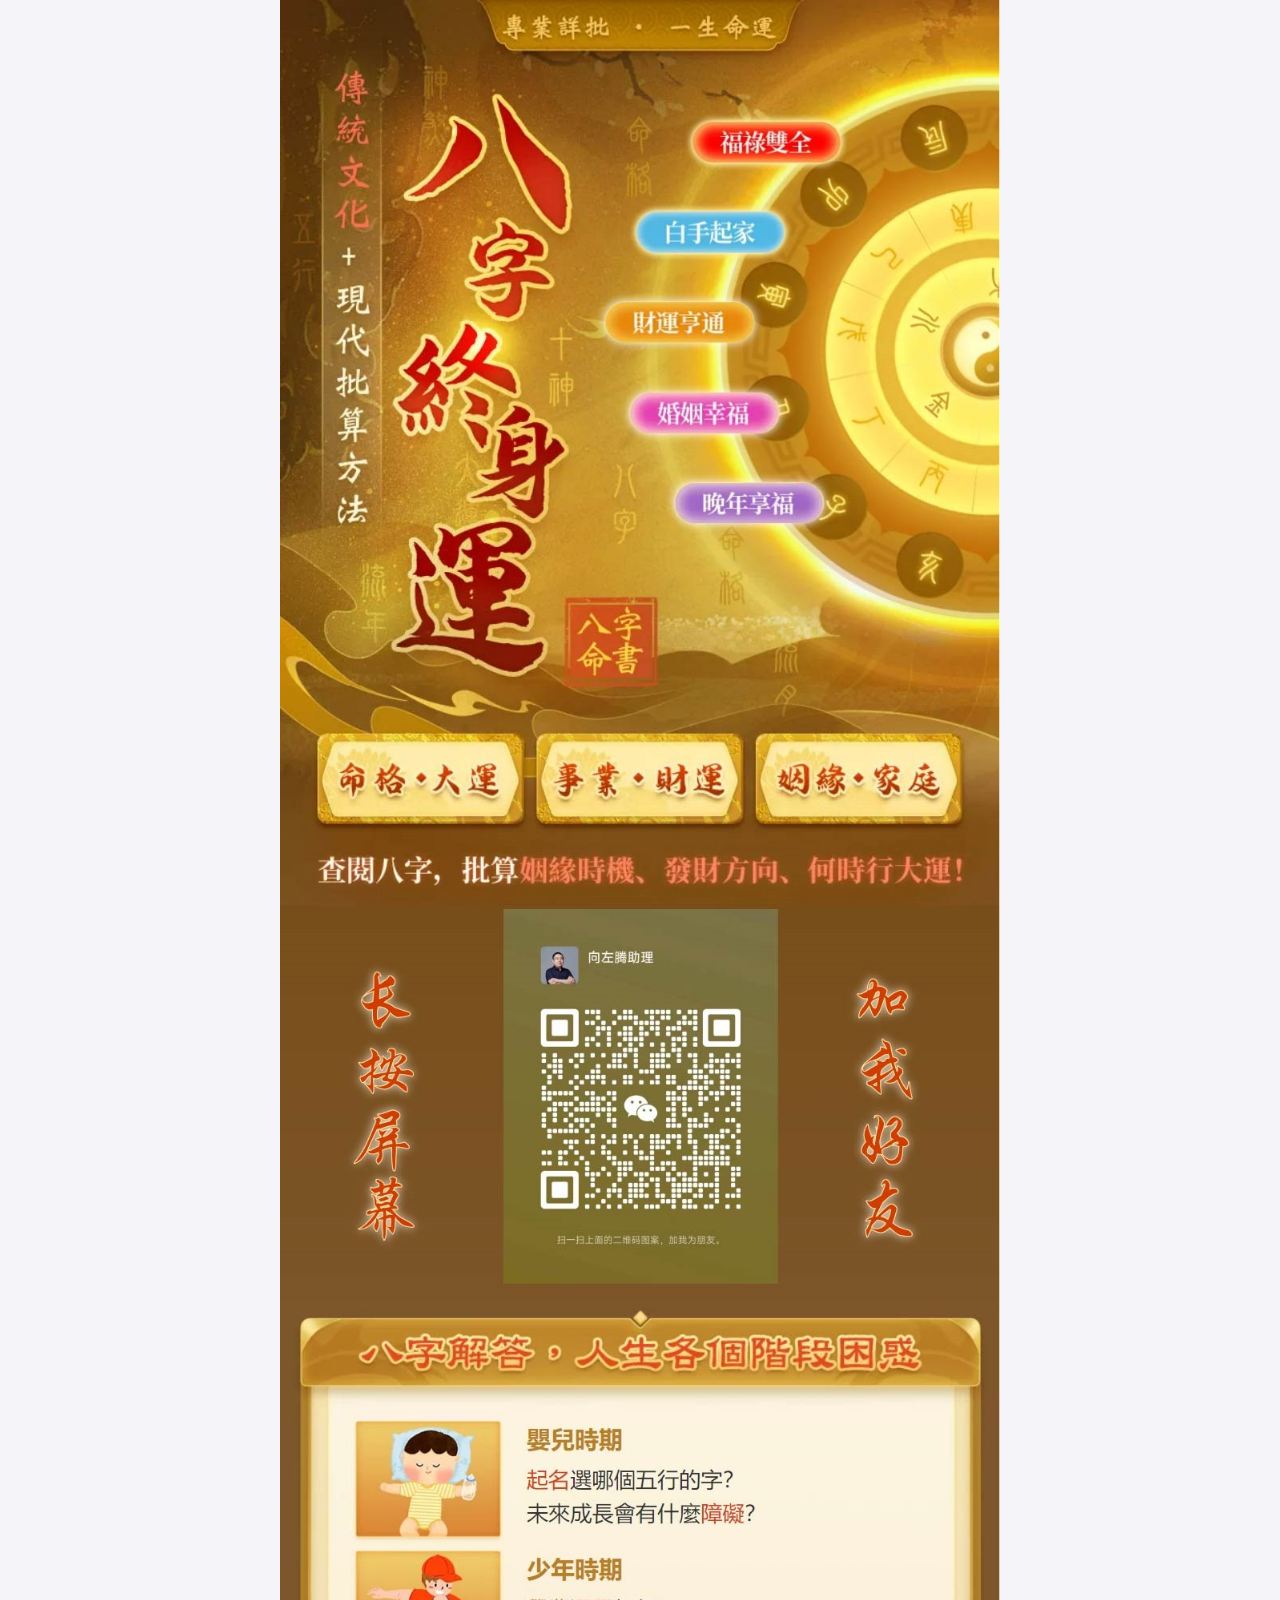
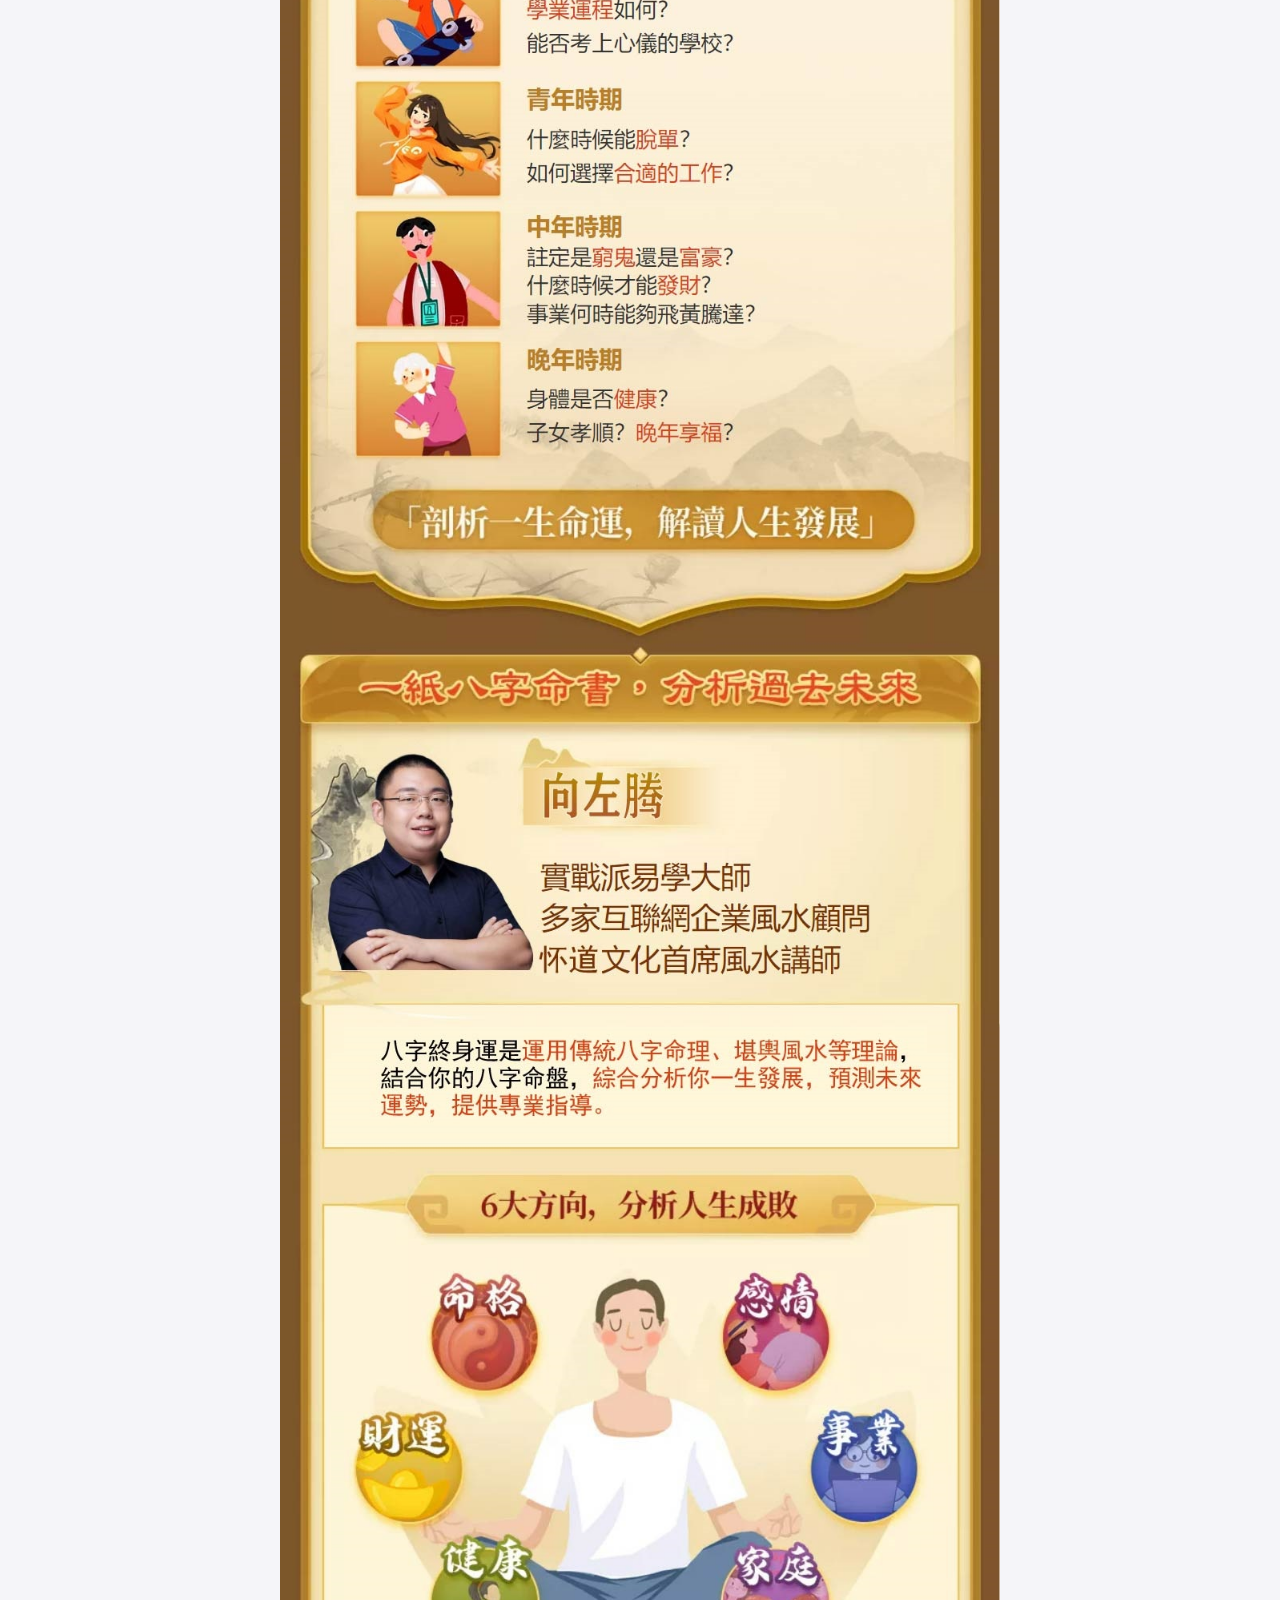
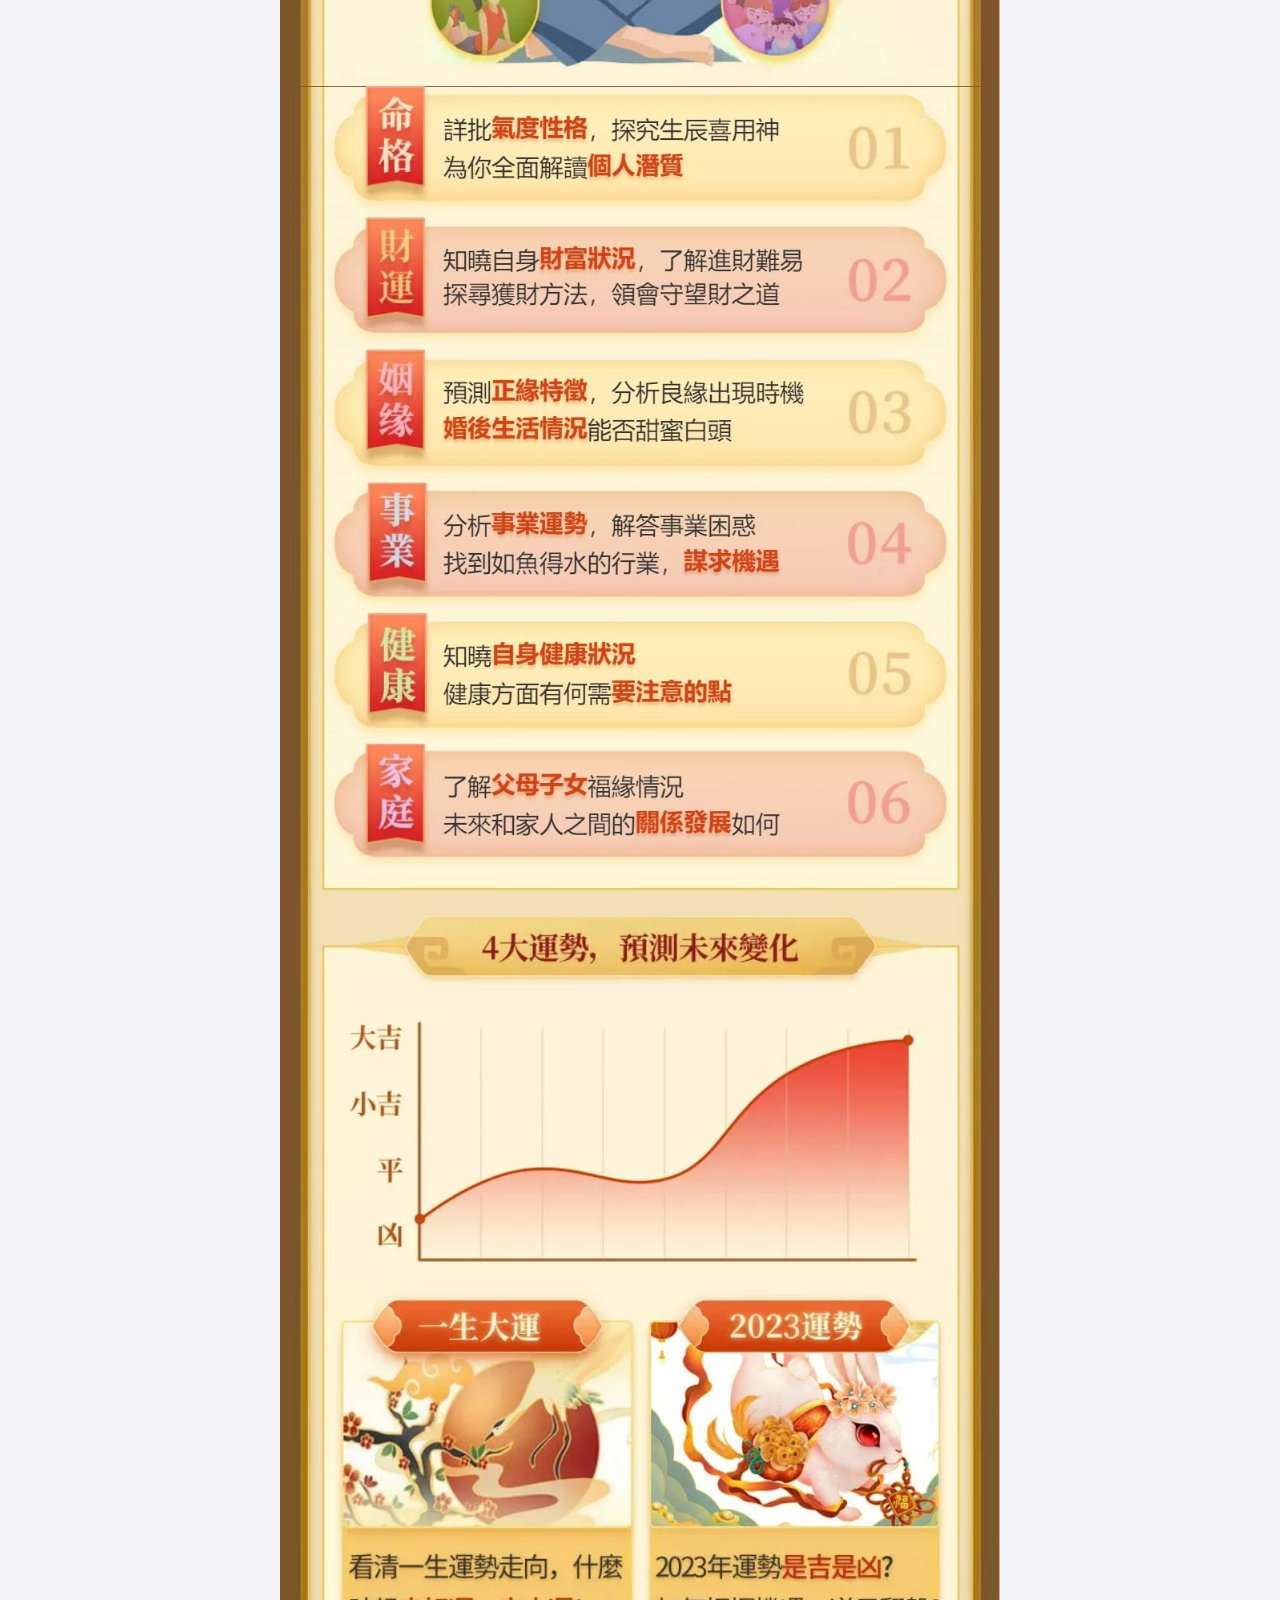
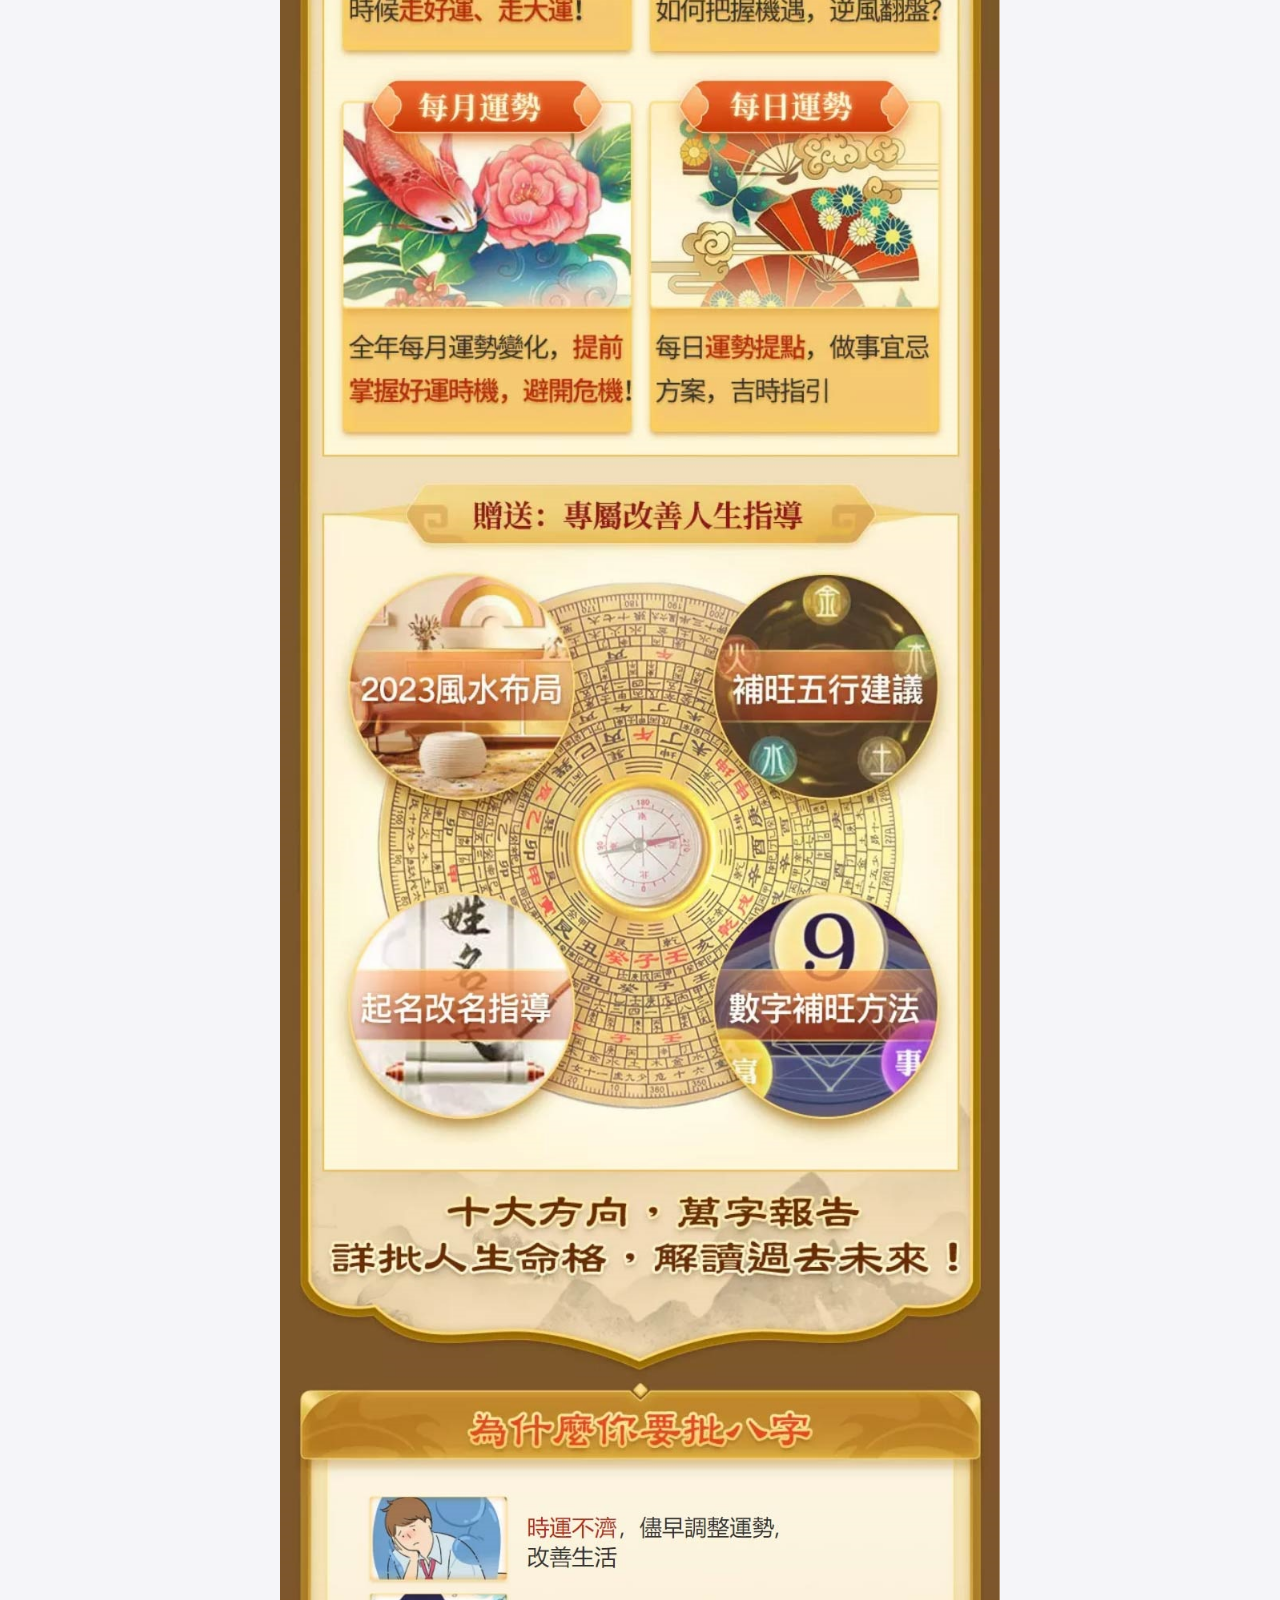
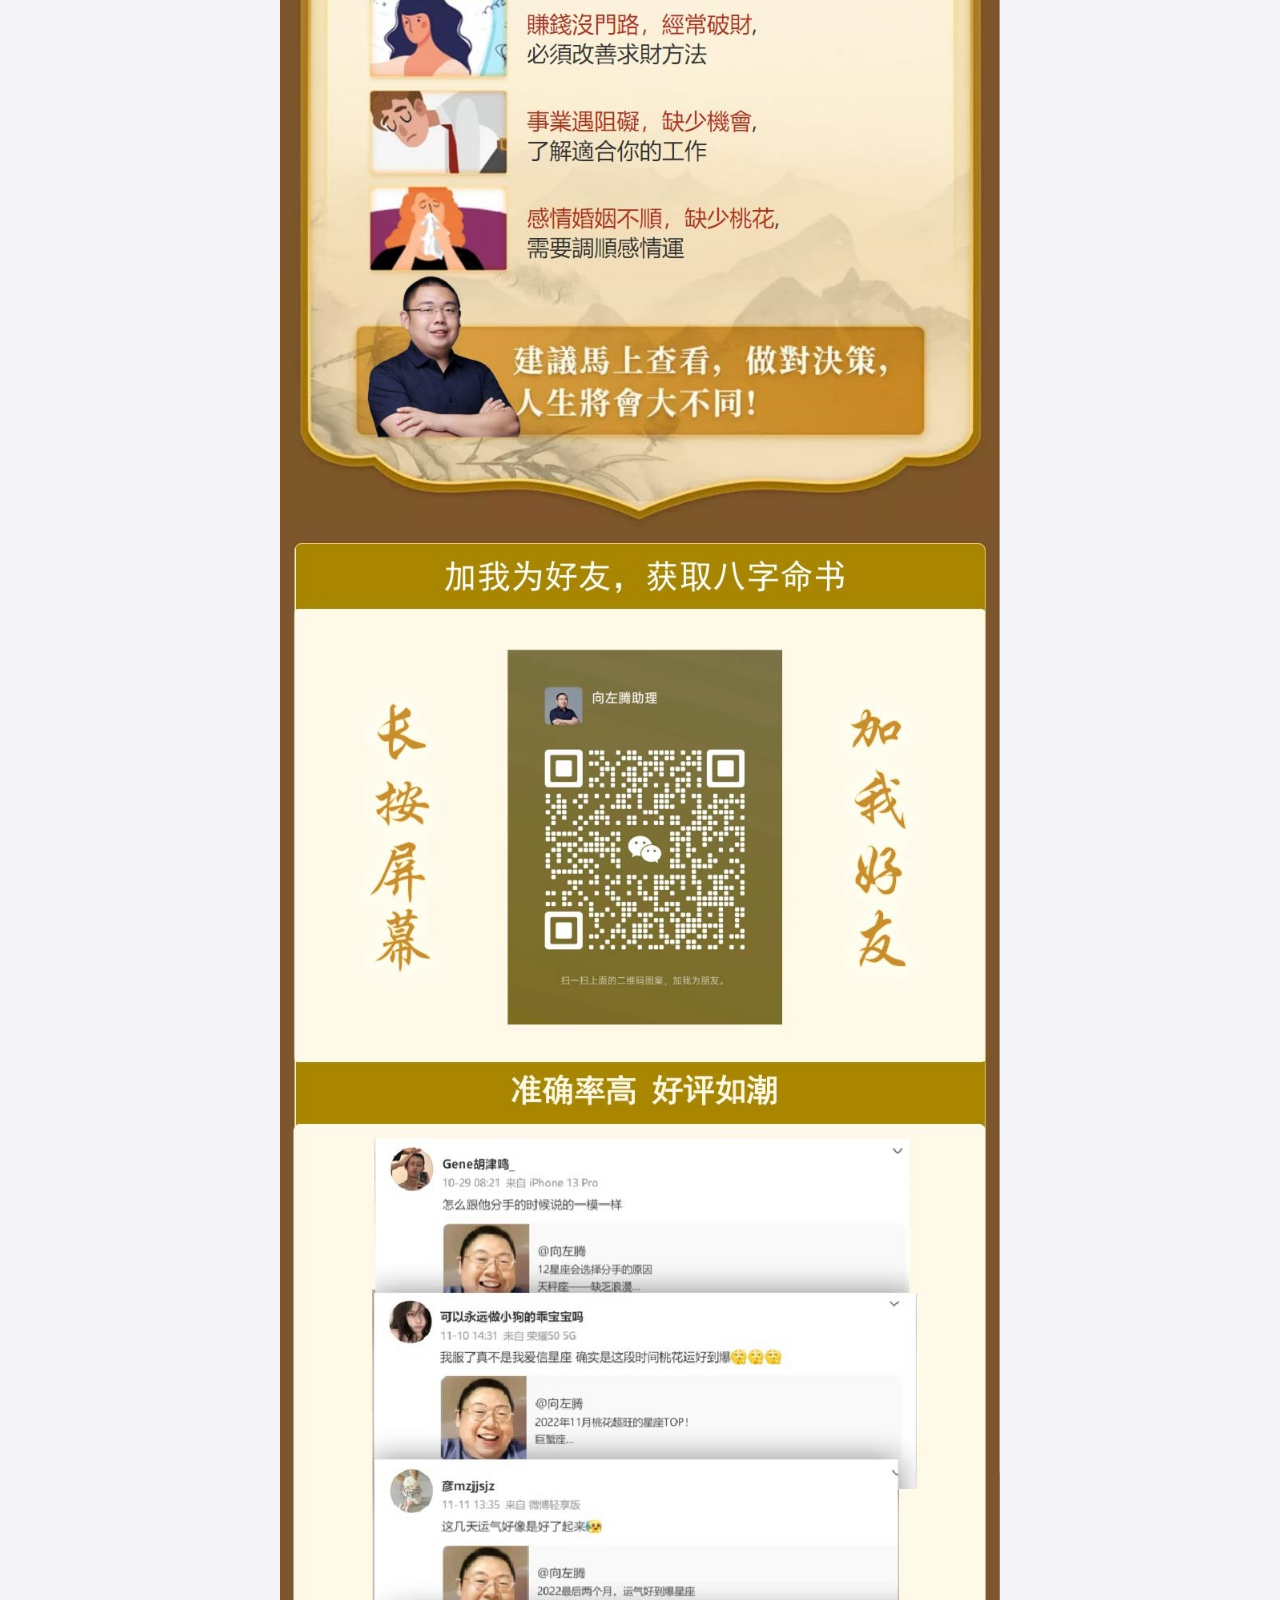
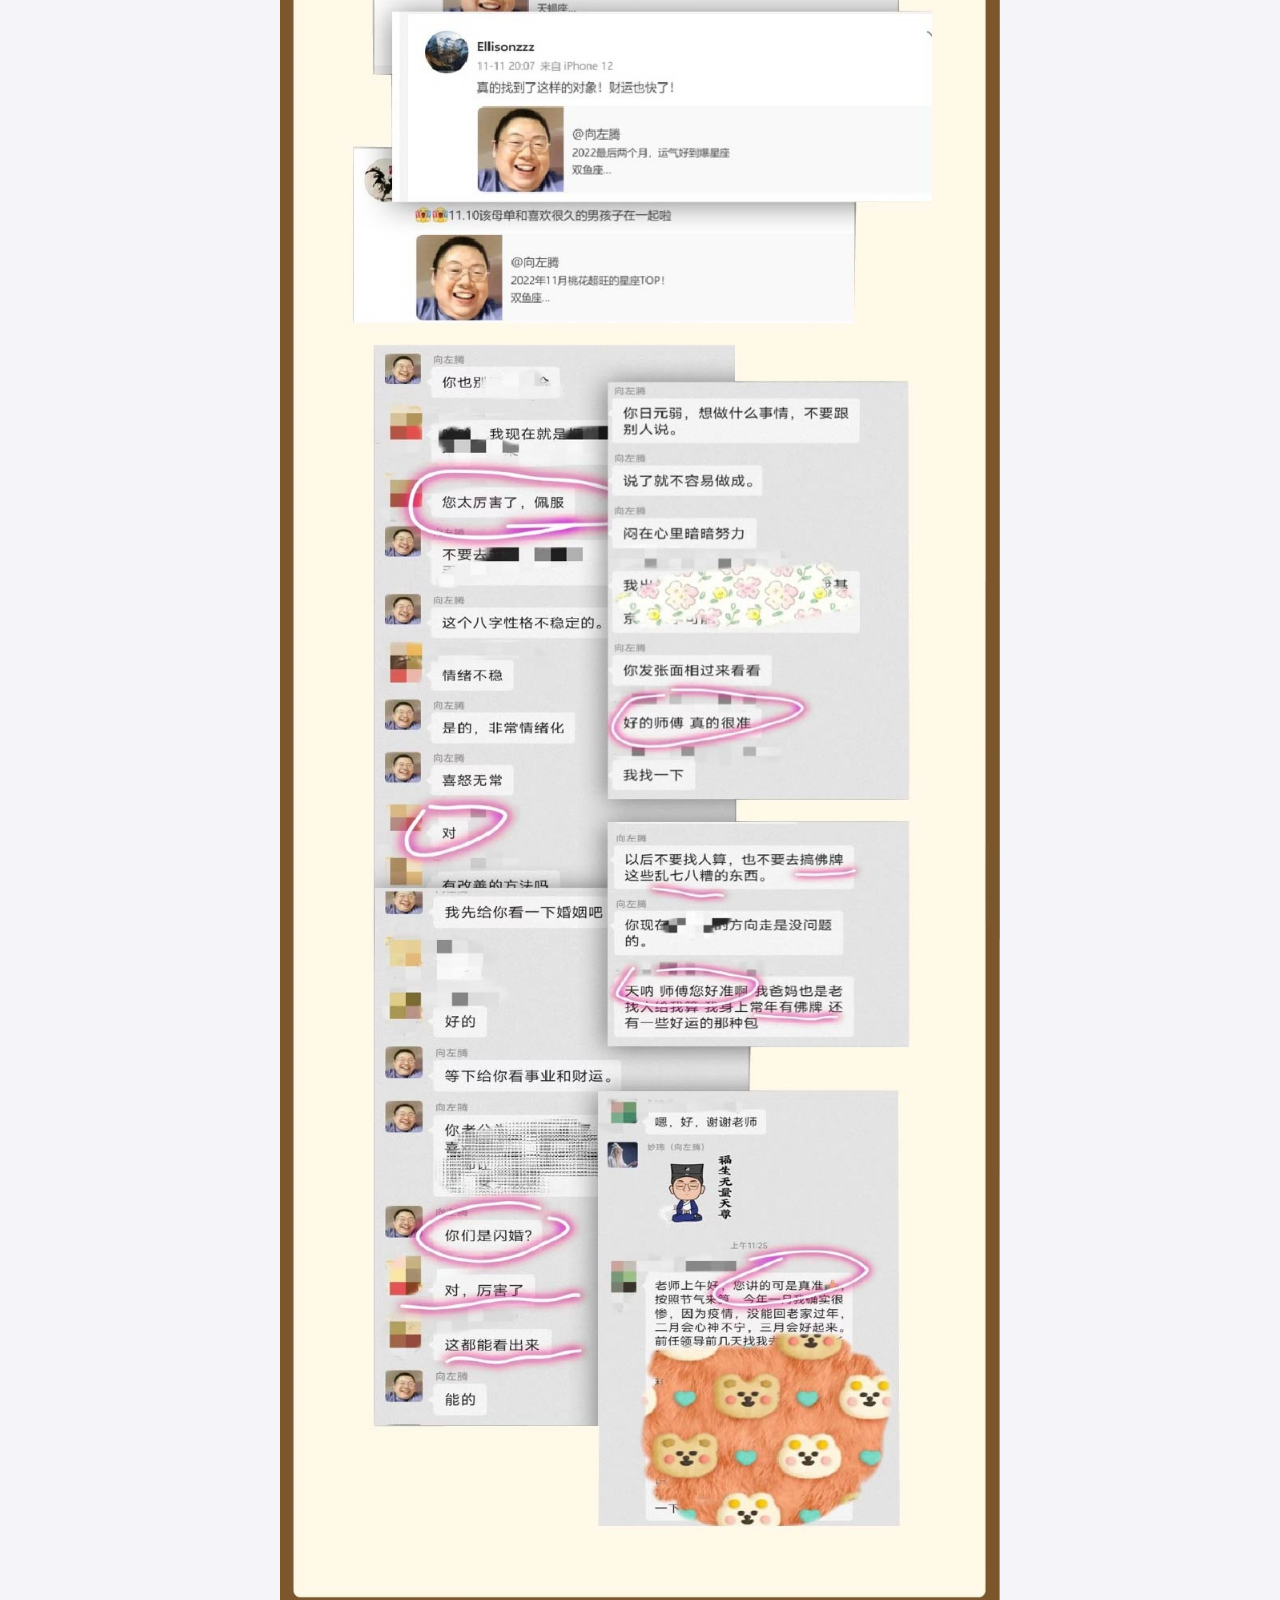
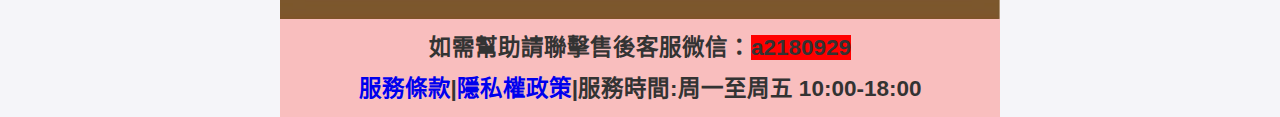
==== commit f4ea3480: "Update index.html" ====
--- a/index.html
+++ b/index.html
@@ -890,6 +890,6 @@
 		     		<img src="img/photo.jpg">
 		    	</div>
 	 		<br>
-			<h3>如需幫助請聯擊售後客服微信：<span color="yellow">a2180929</span></h3>
+			<h3>如需幫助請聯擊售後客服微信：<span style="background-color:#FF0000">a2180929</span></h3>
 			<h3><a href="https://bazi.rk25.com/terms" target="_blank">服務條款</a>|<a href="https://bazi.rk25.com/privacypolicy" target="_blank">隱私權政策</a>|服務時間:周一至周五 10:00-18:00</h3>
 </div></section></div></div></body></html>
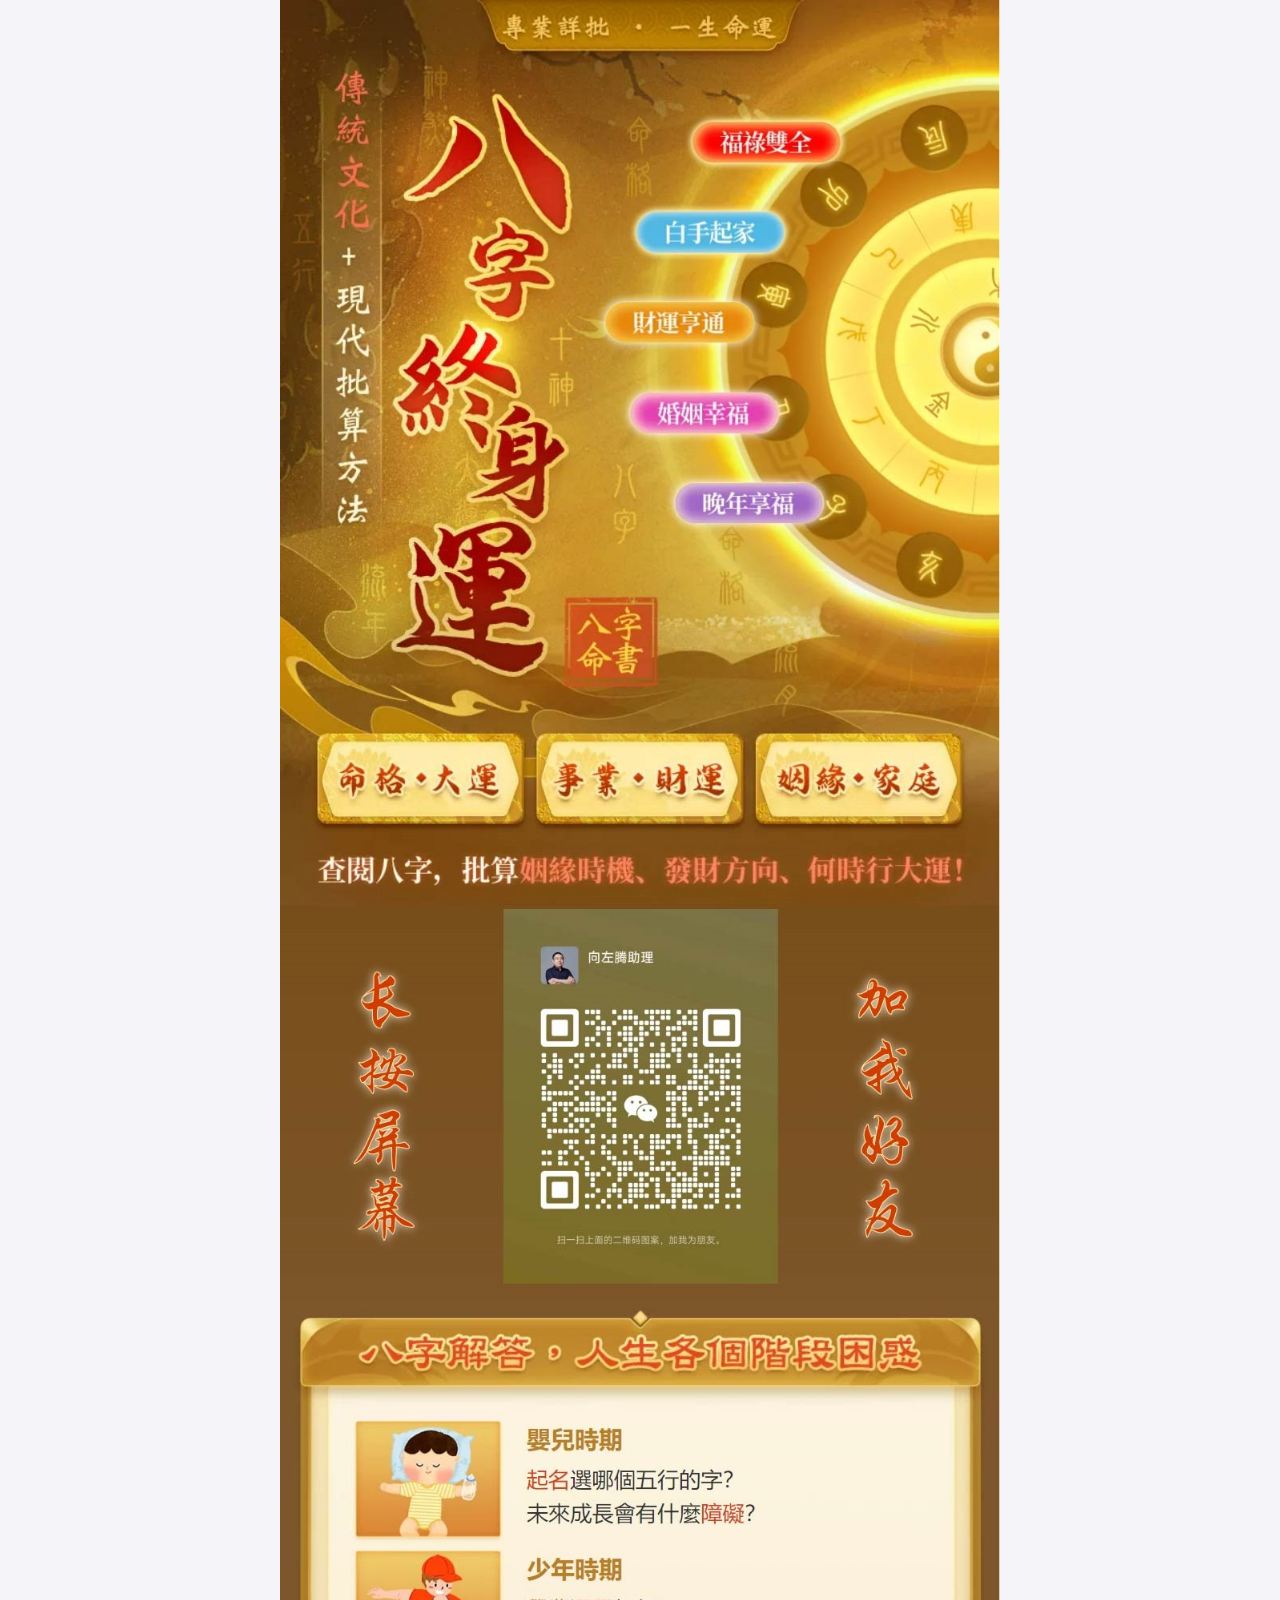
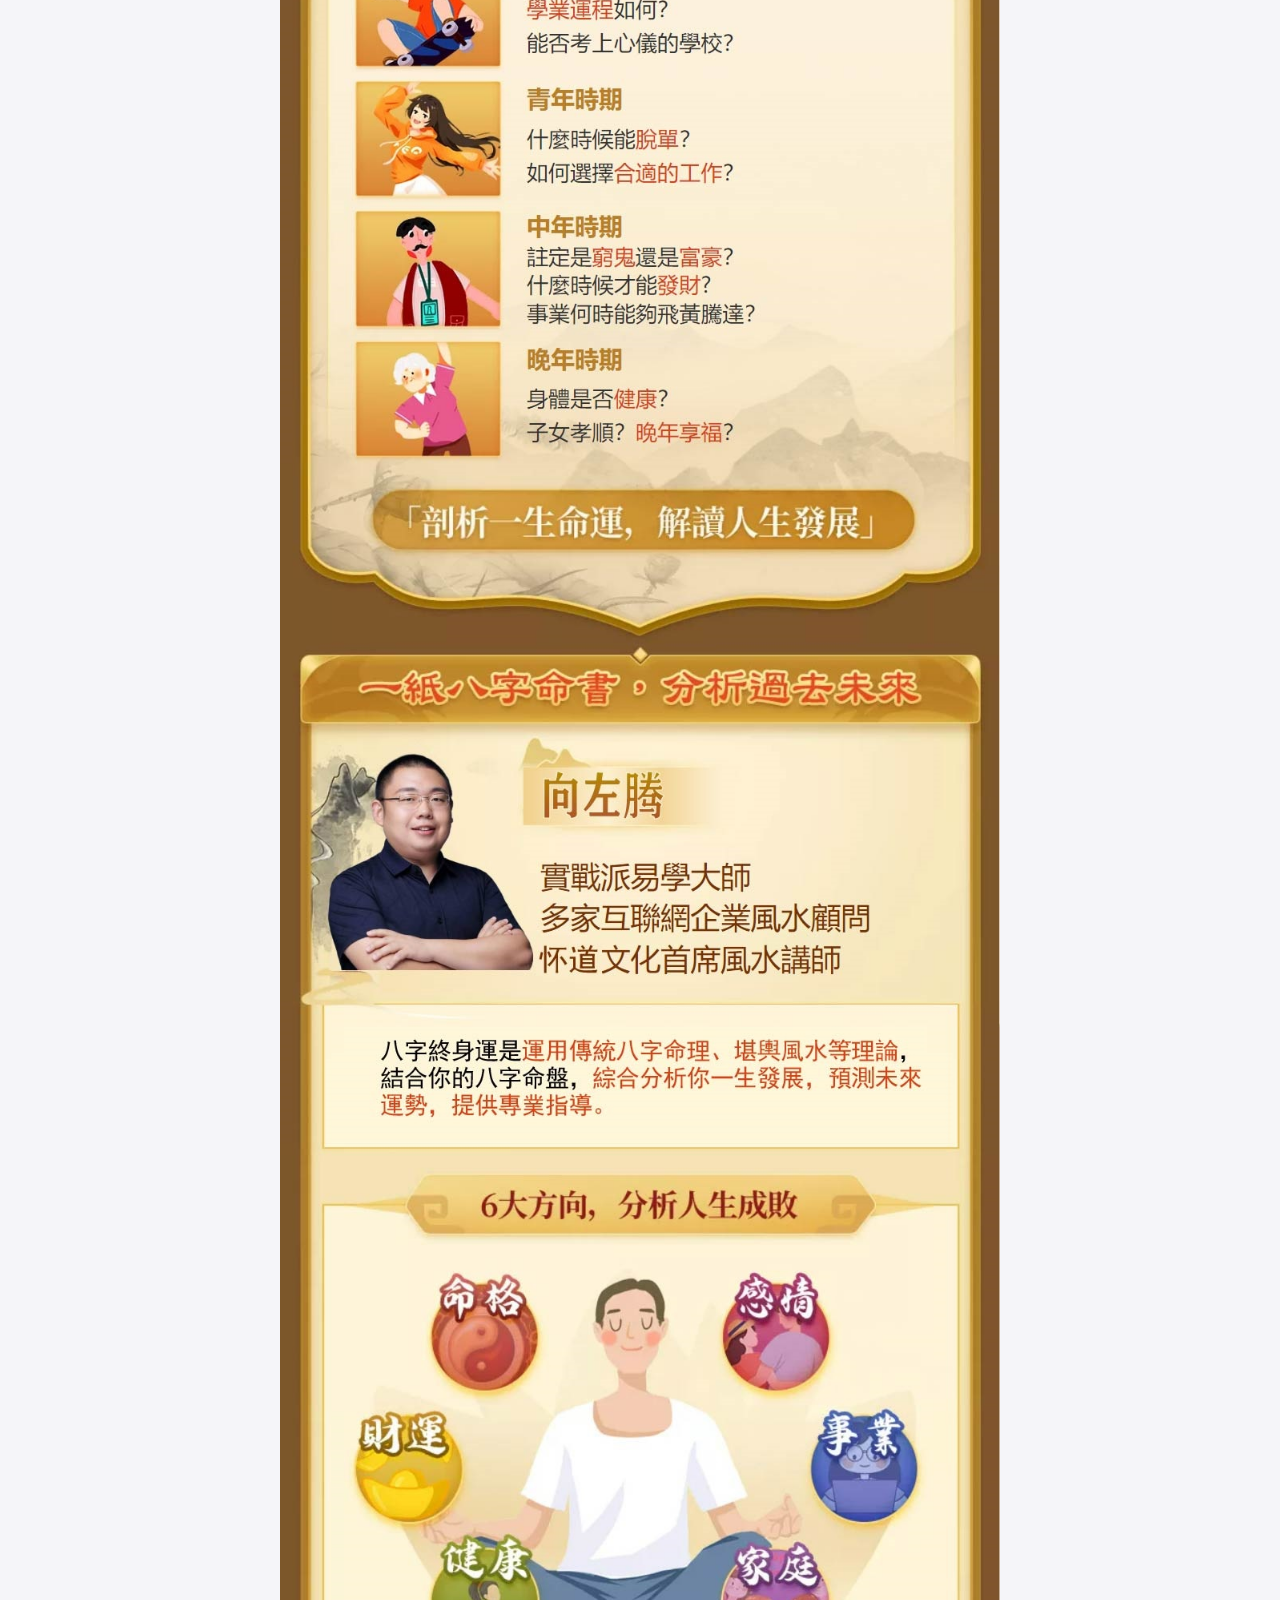
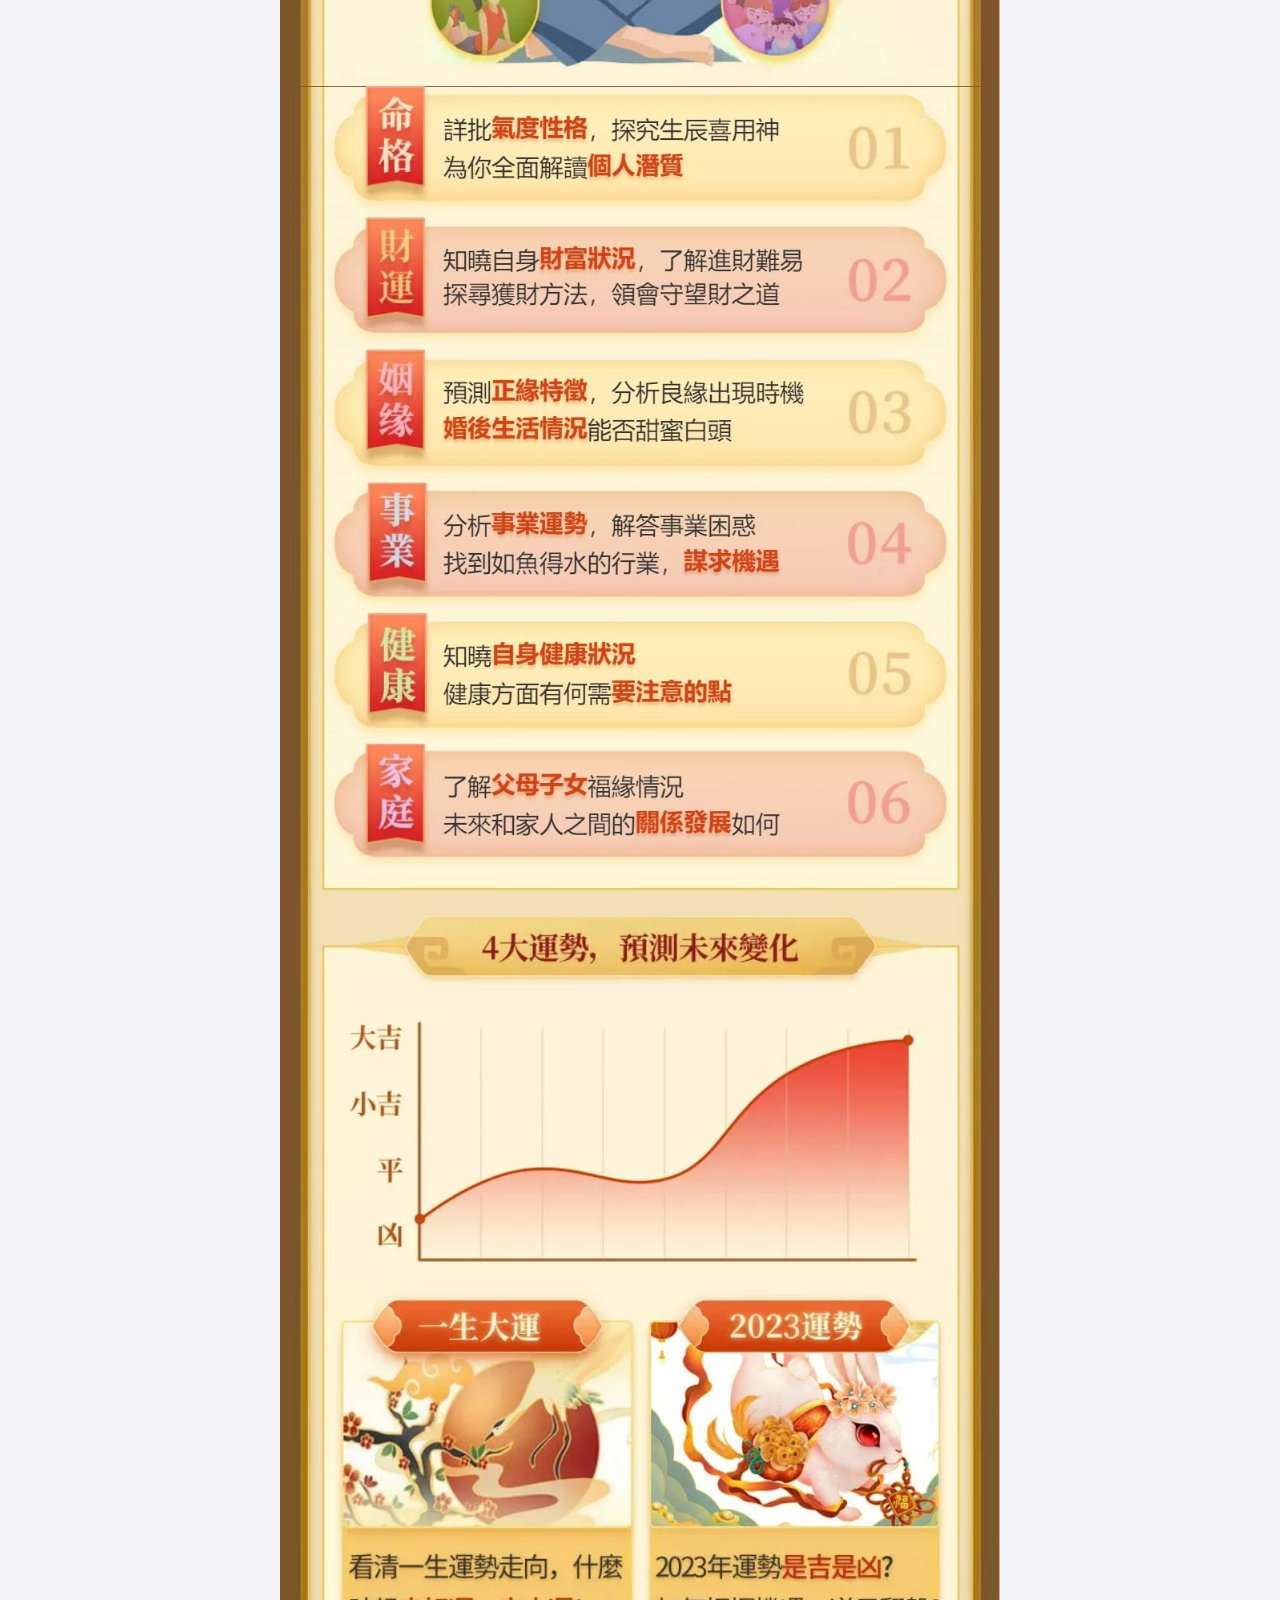
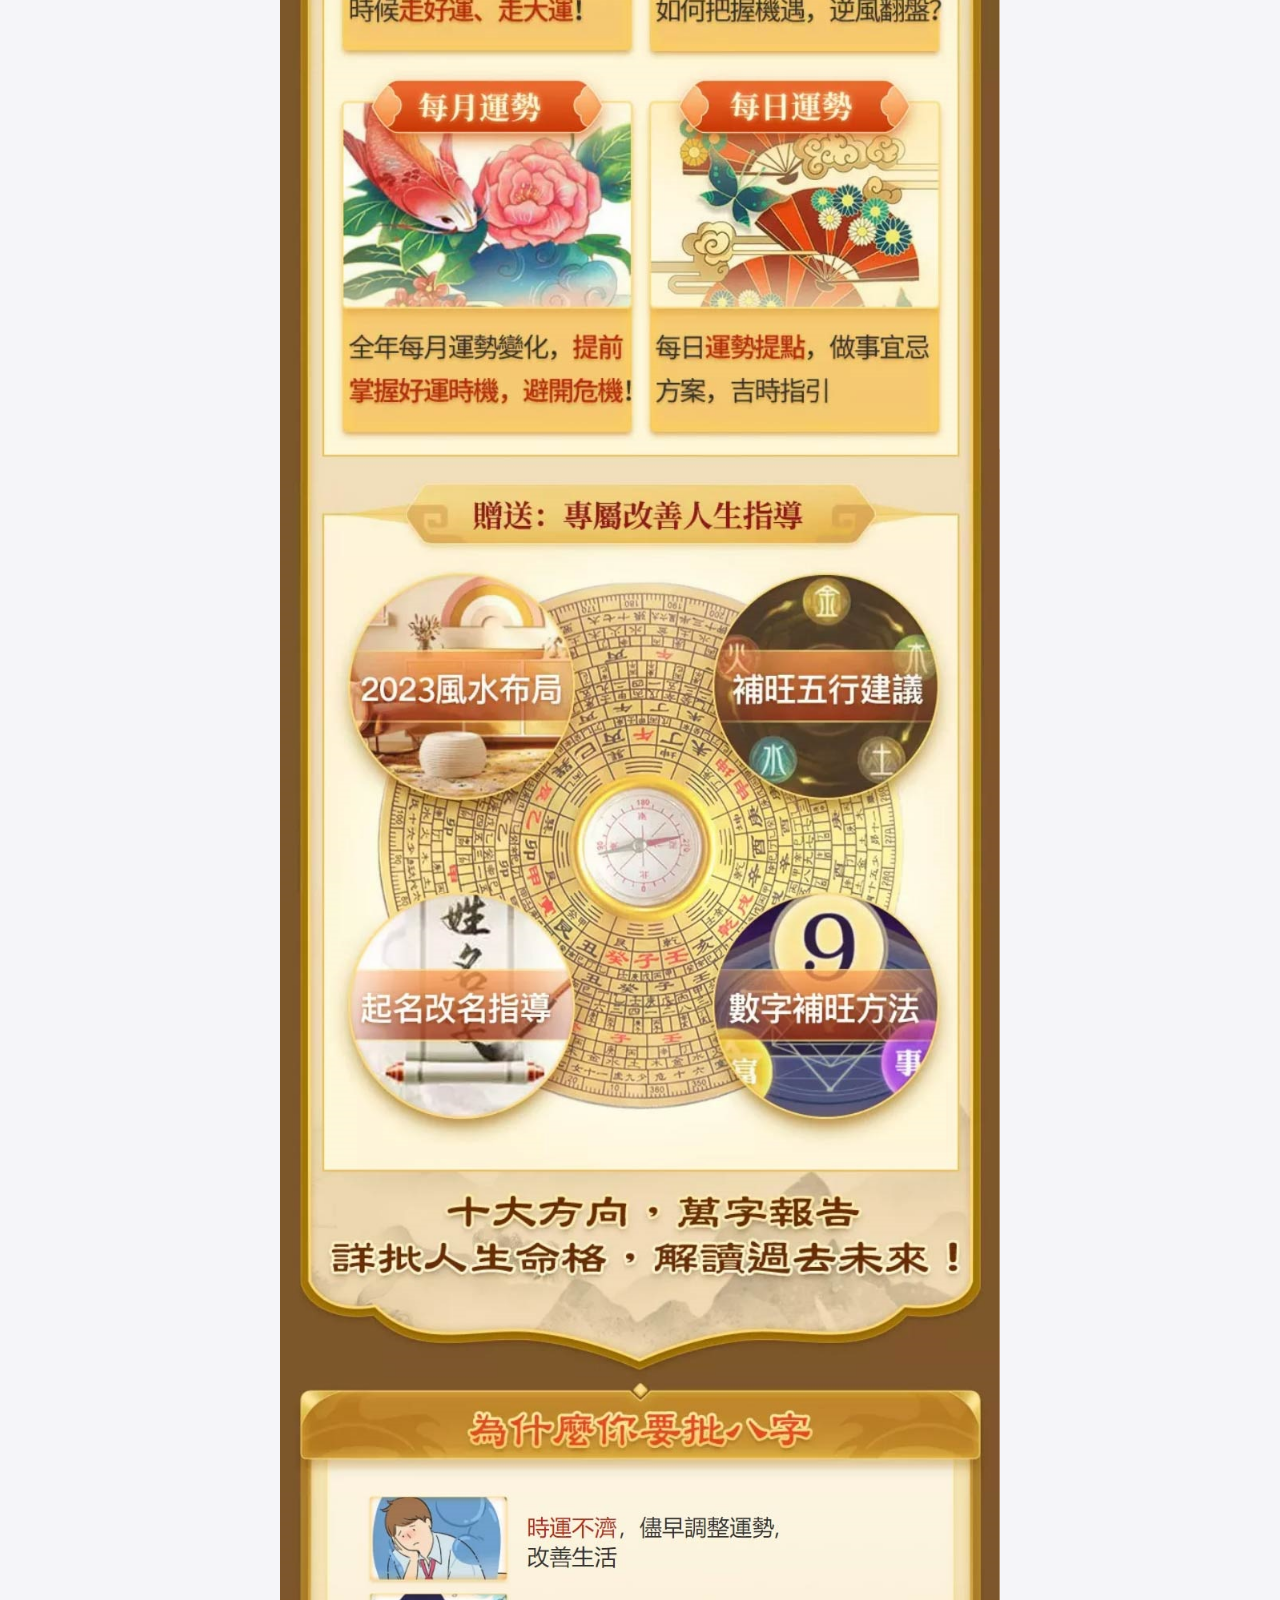
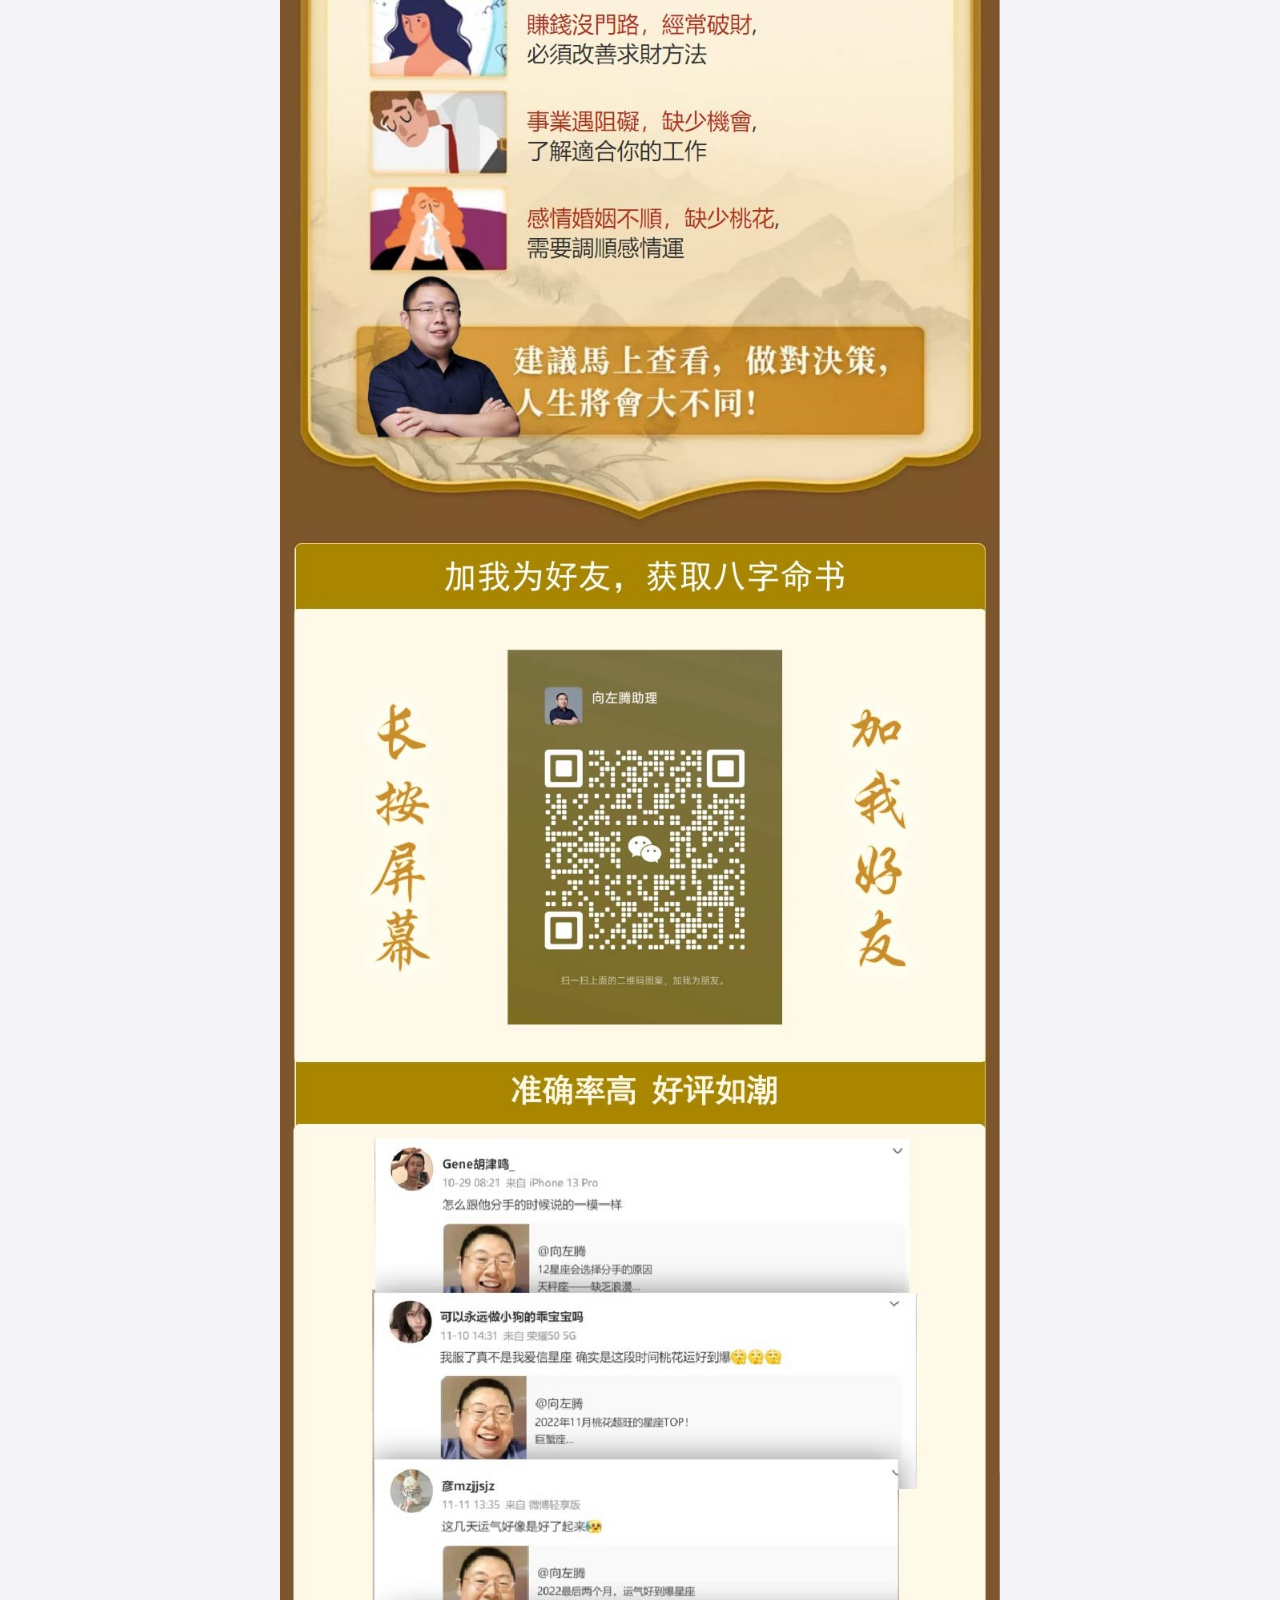
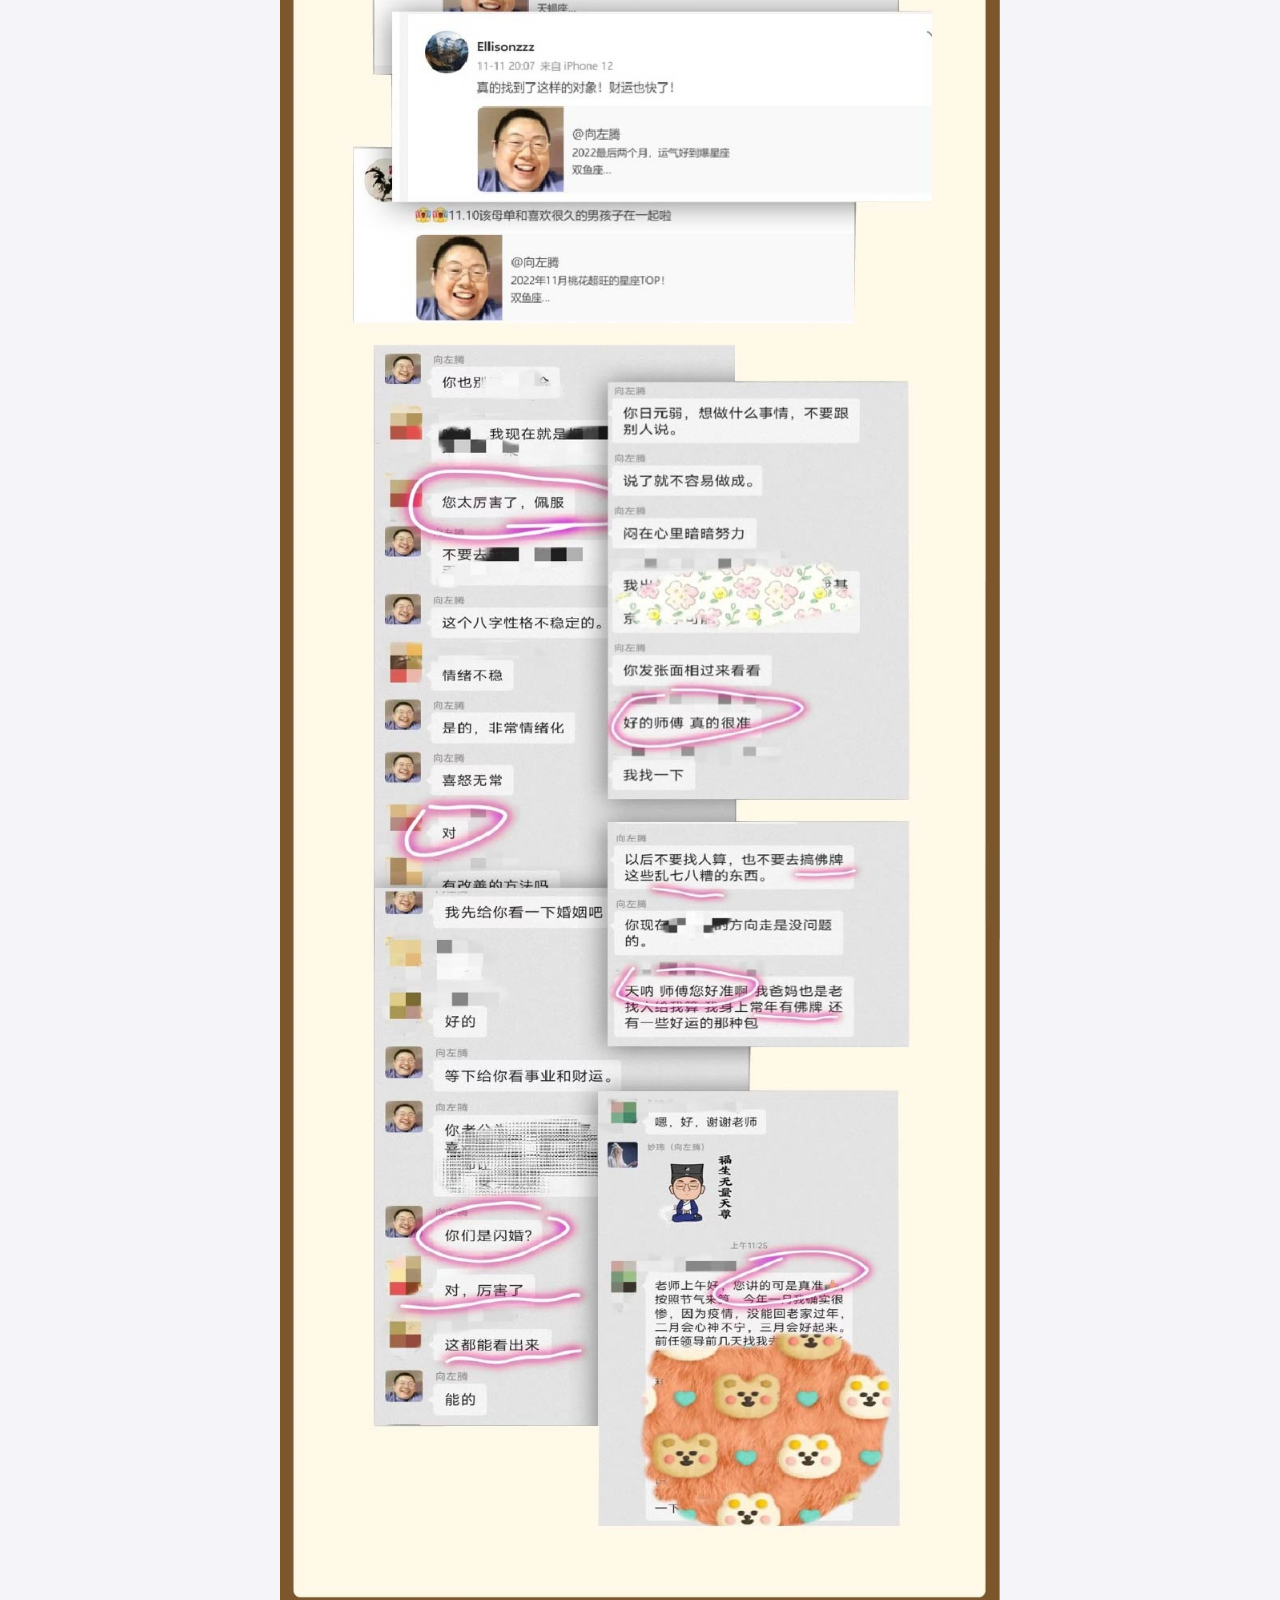
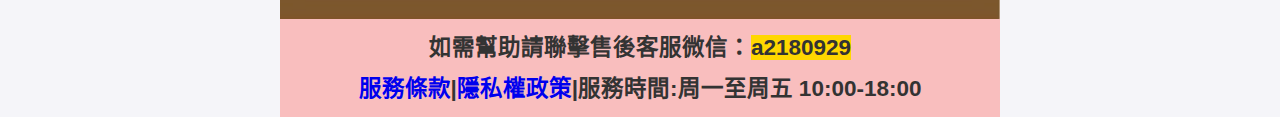
==== commit 72980aeb: "Update index.html" ====
--- a/index.html
+++ b/index.html
@@ -890,6 +890,6 @@
 		     		<img src="img/photo.jpg">
 		    	</div>
 	 		<br>
-			<h3>如需幫助請聯擊售後客服微信：<span style="background-color:#FF0000">a2180929</span></h3>
+			<h3>如需幫助請聯擊售後客服微信：<span style="background-color:#FFD700">a2180929</span></h3>
 			<h3><a href="https://bazi.rk25.com/terms" target="_blank">服務條款</a>|<a href="https://bazi.rk25.com/privacypolicy" target="_blank">隱私權政策</a>|服務時間:周一至周五 10:00-18:00</h3>
 </div></section></div></div></body></html>
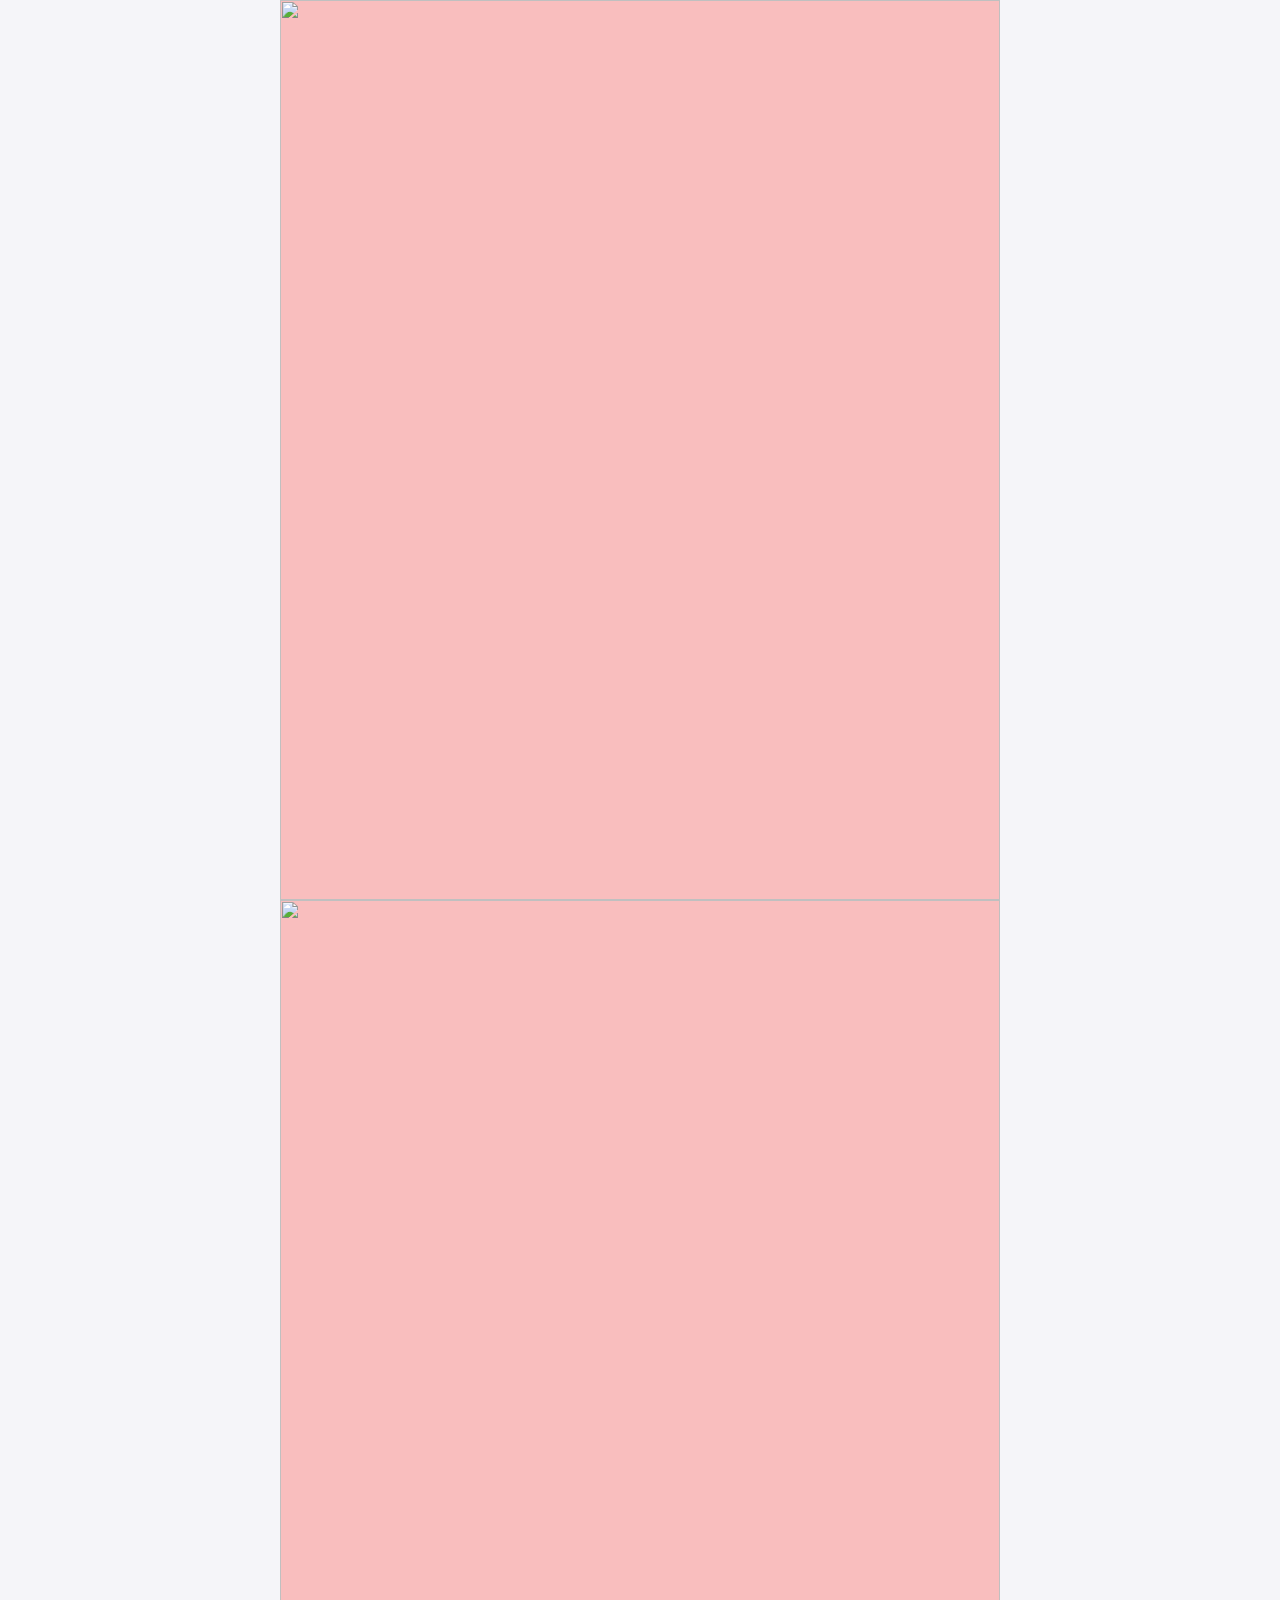
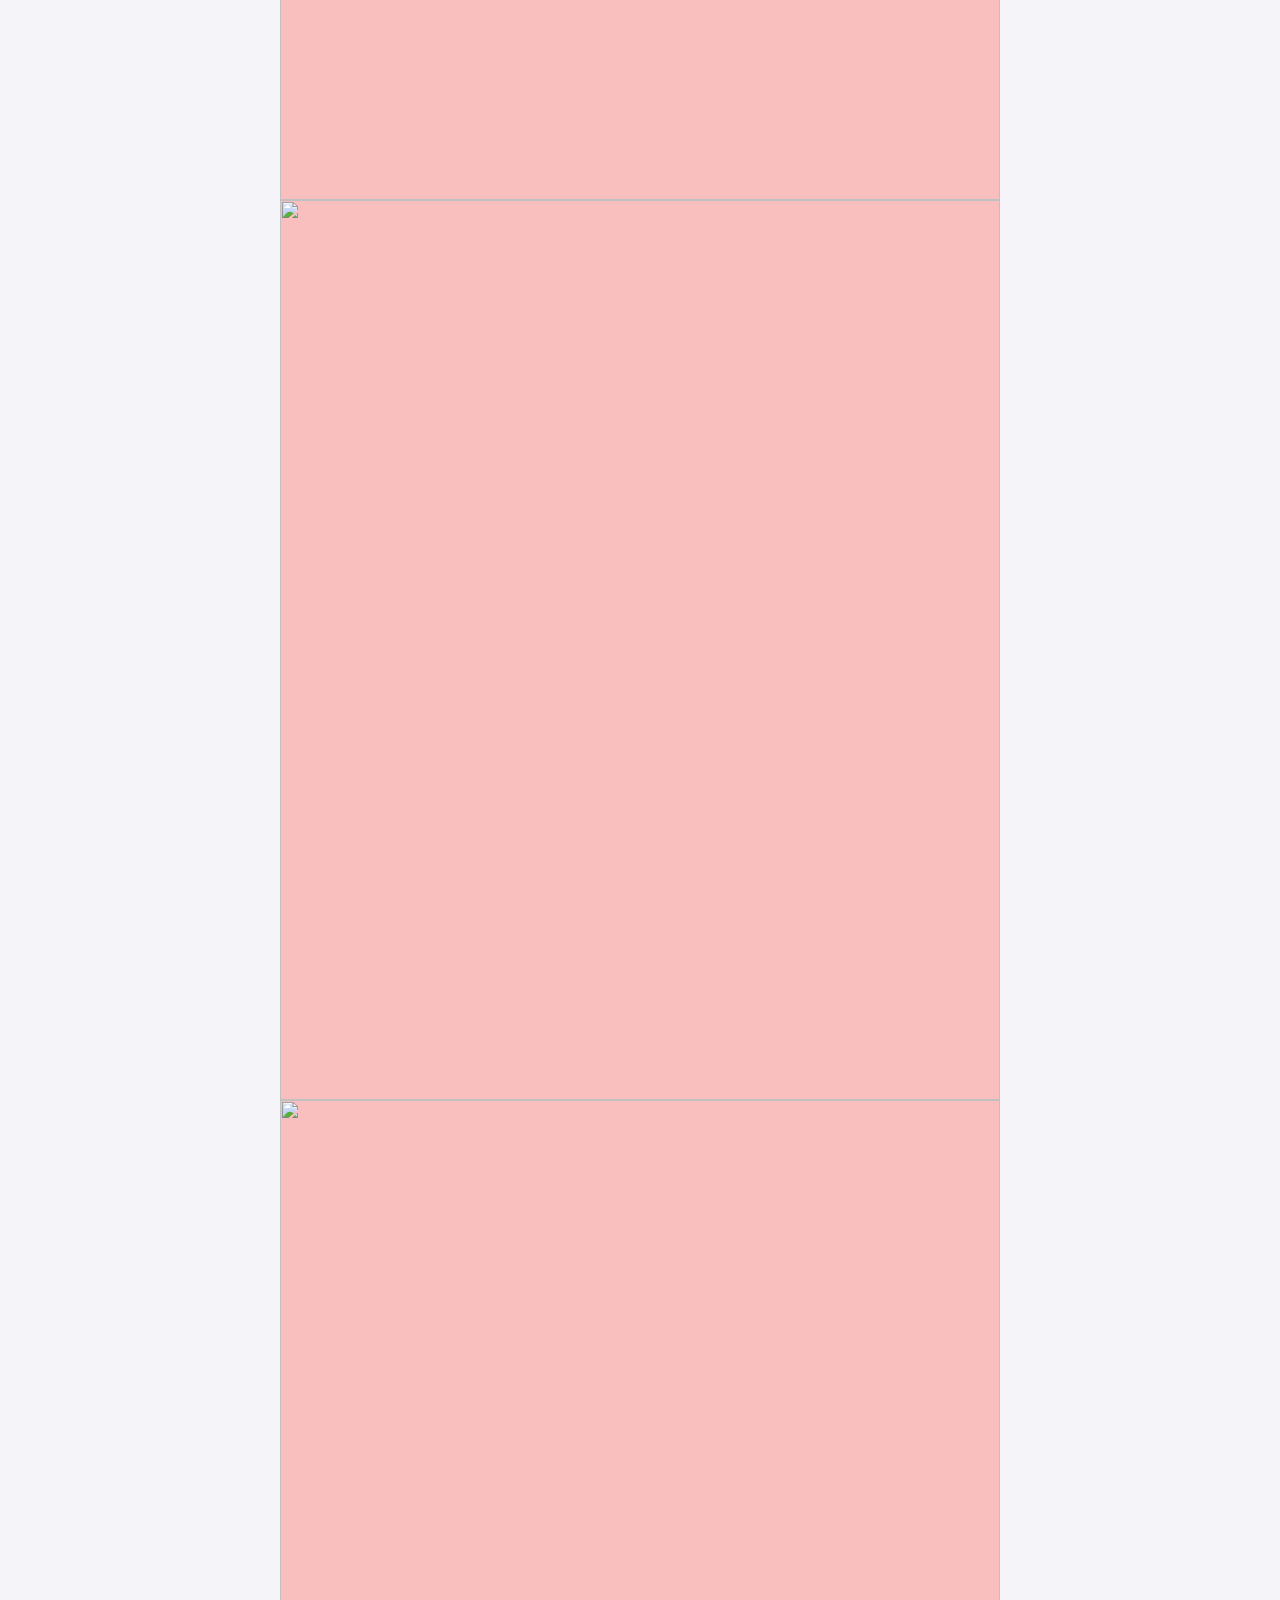
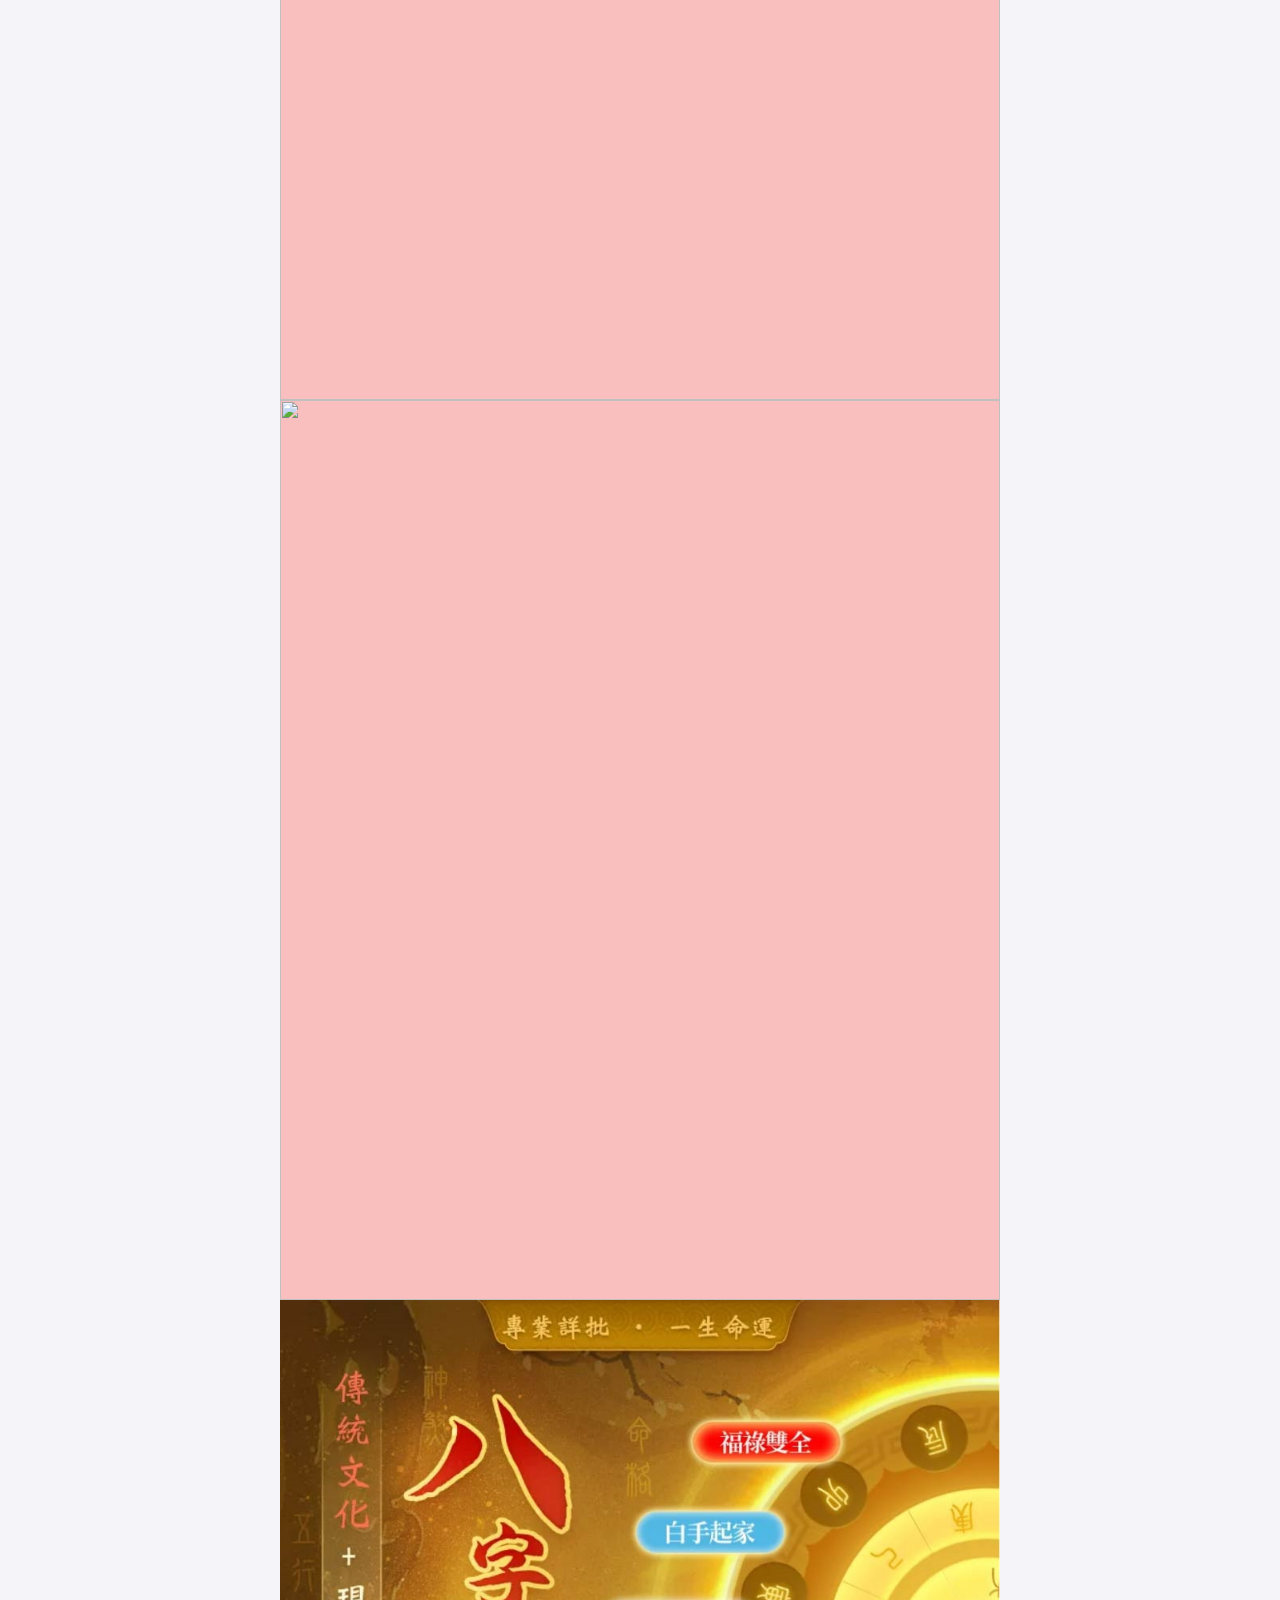
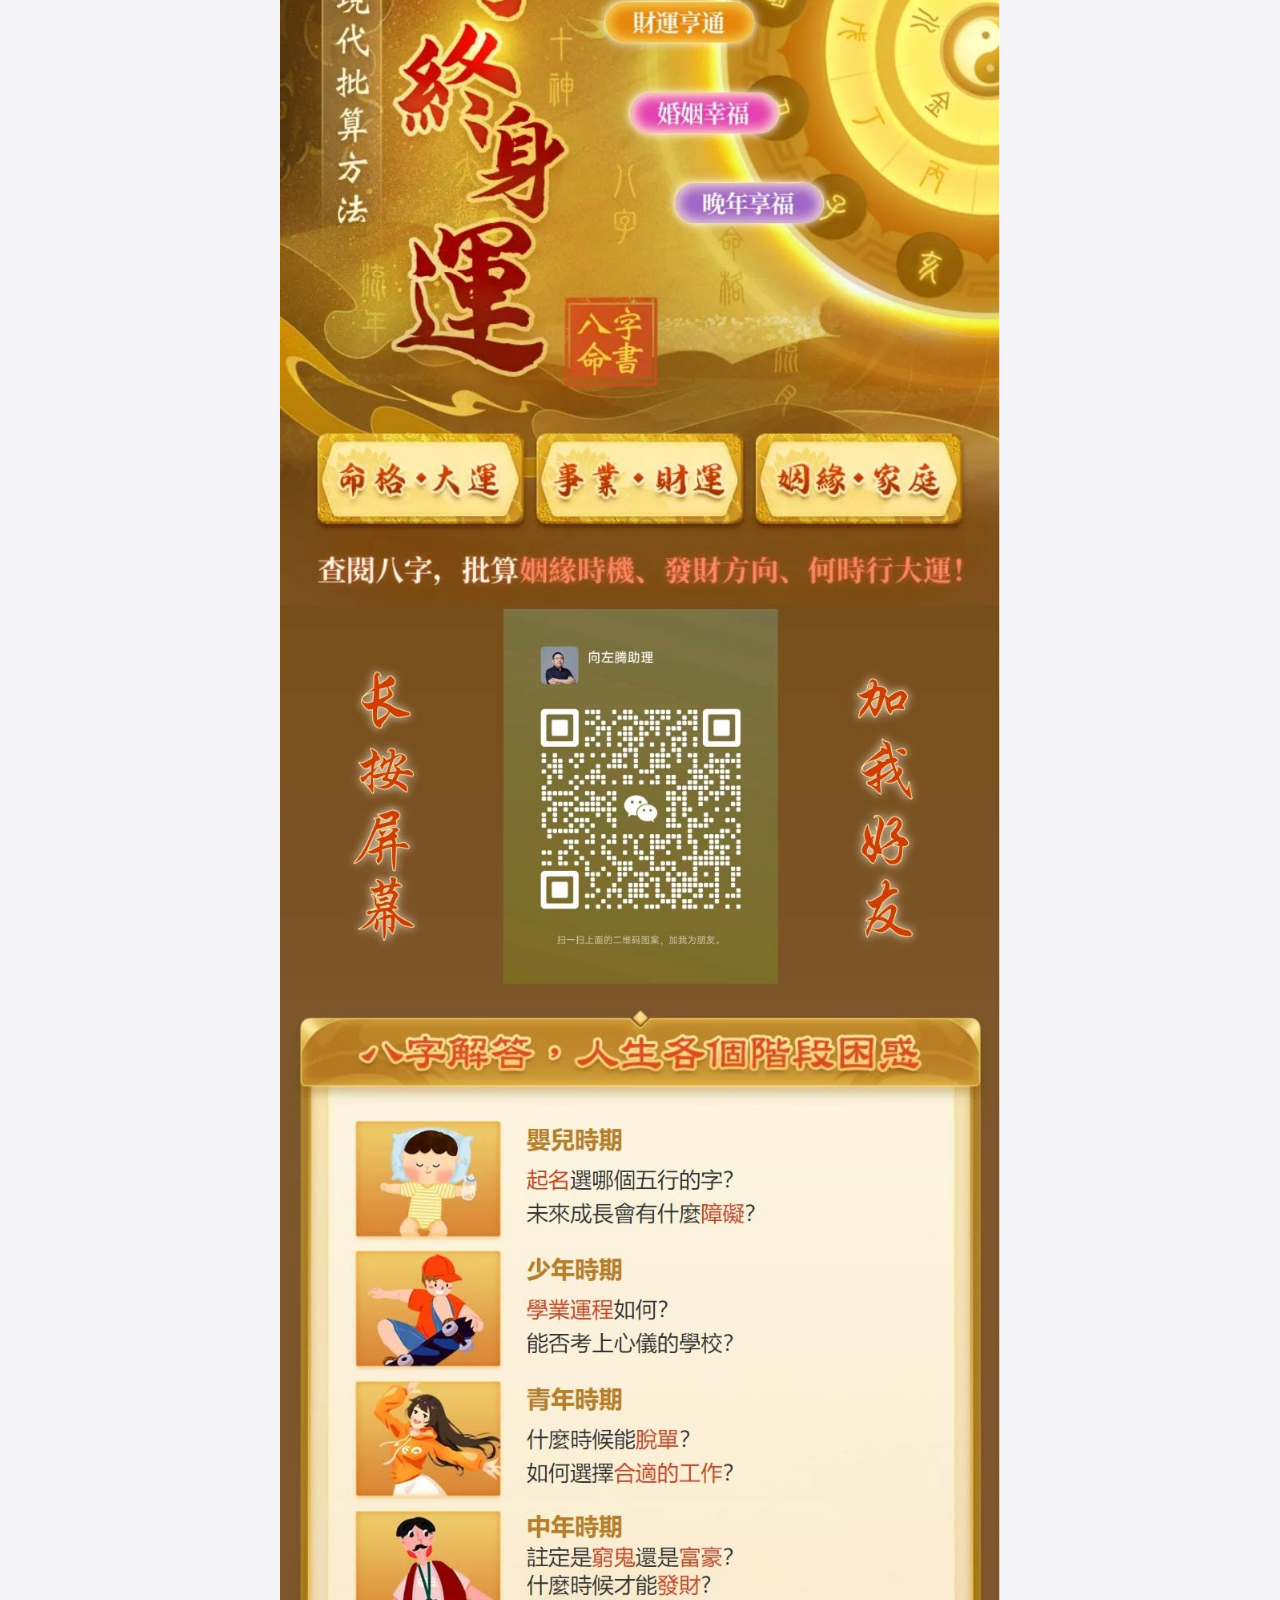
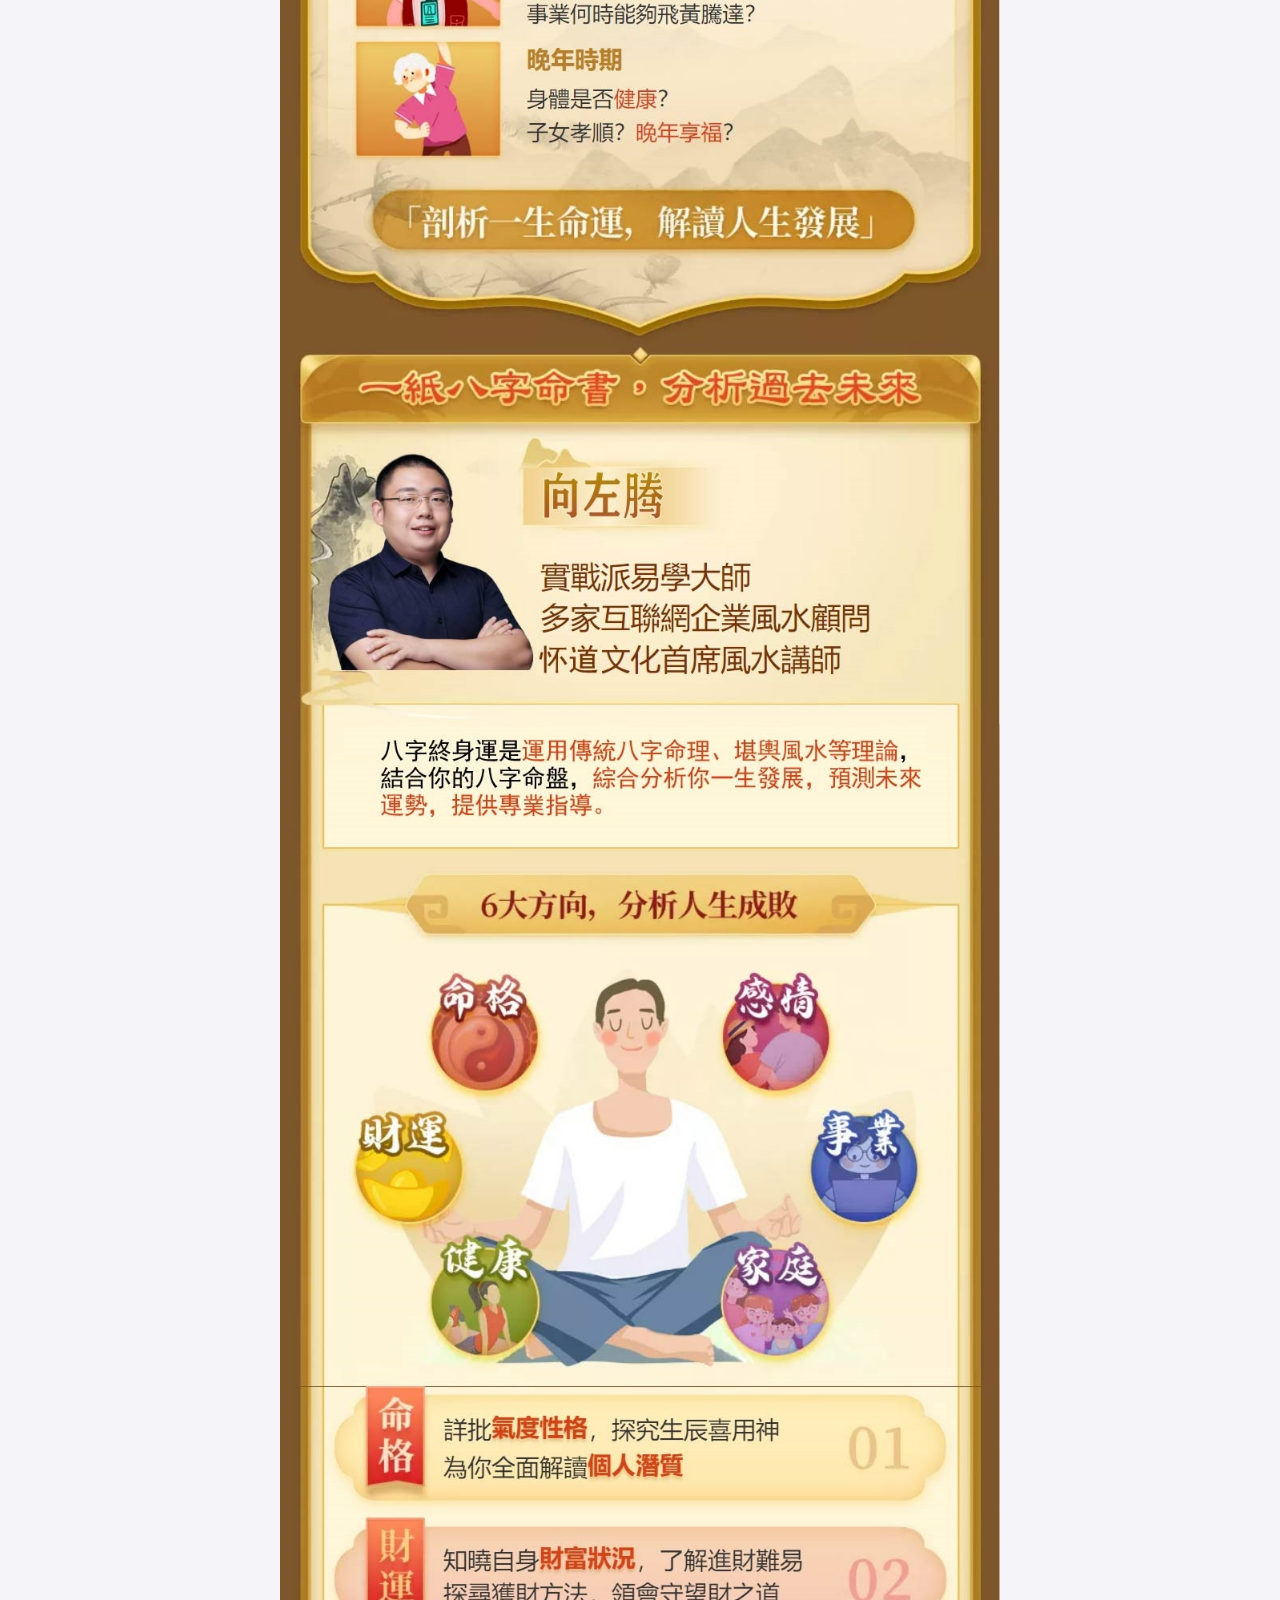
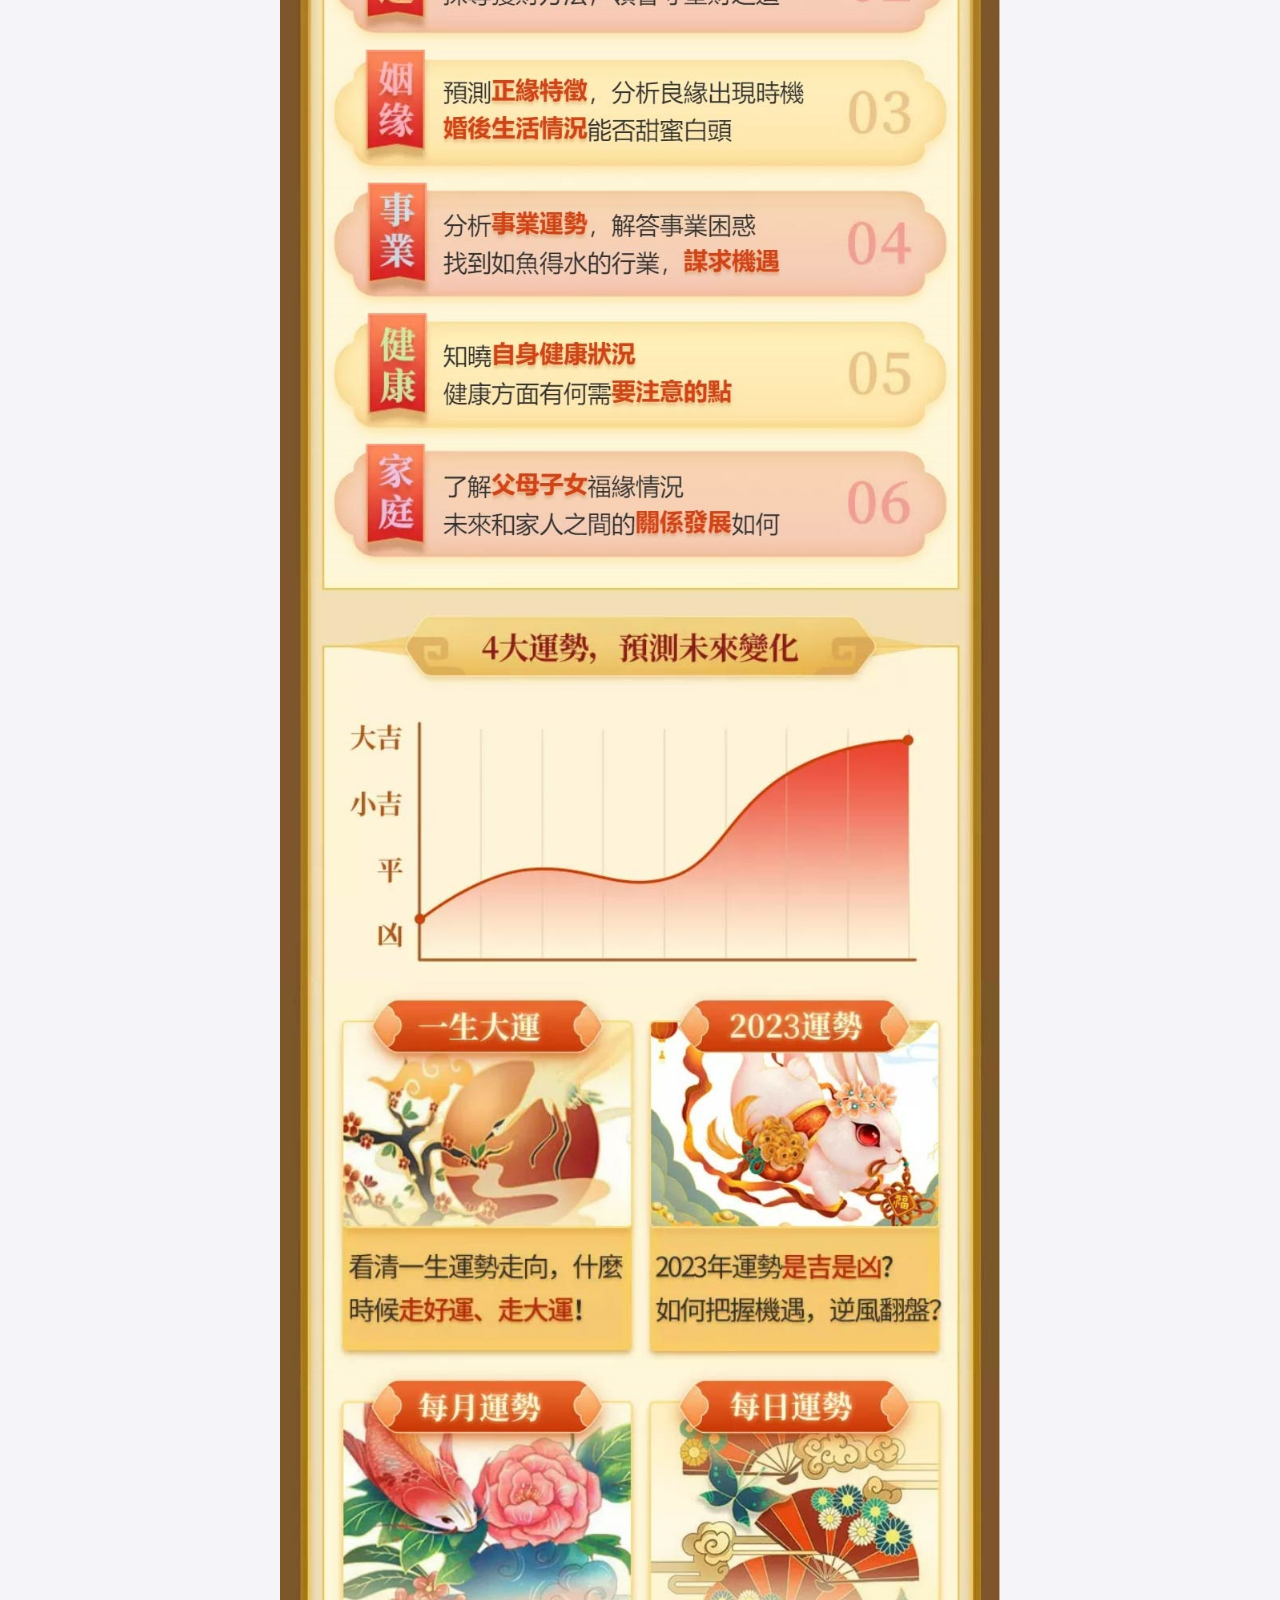
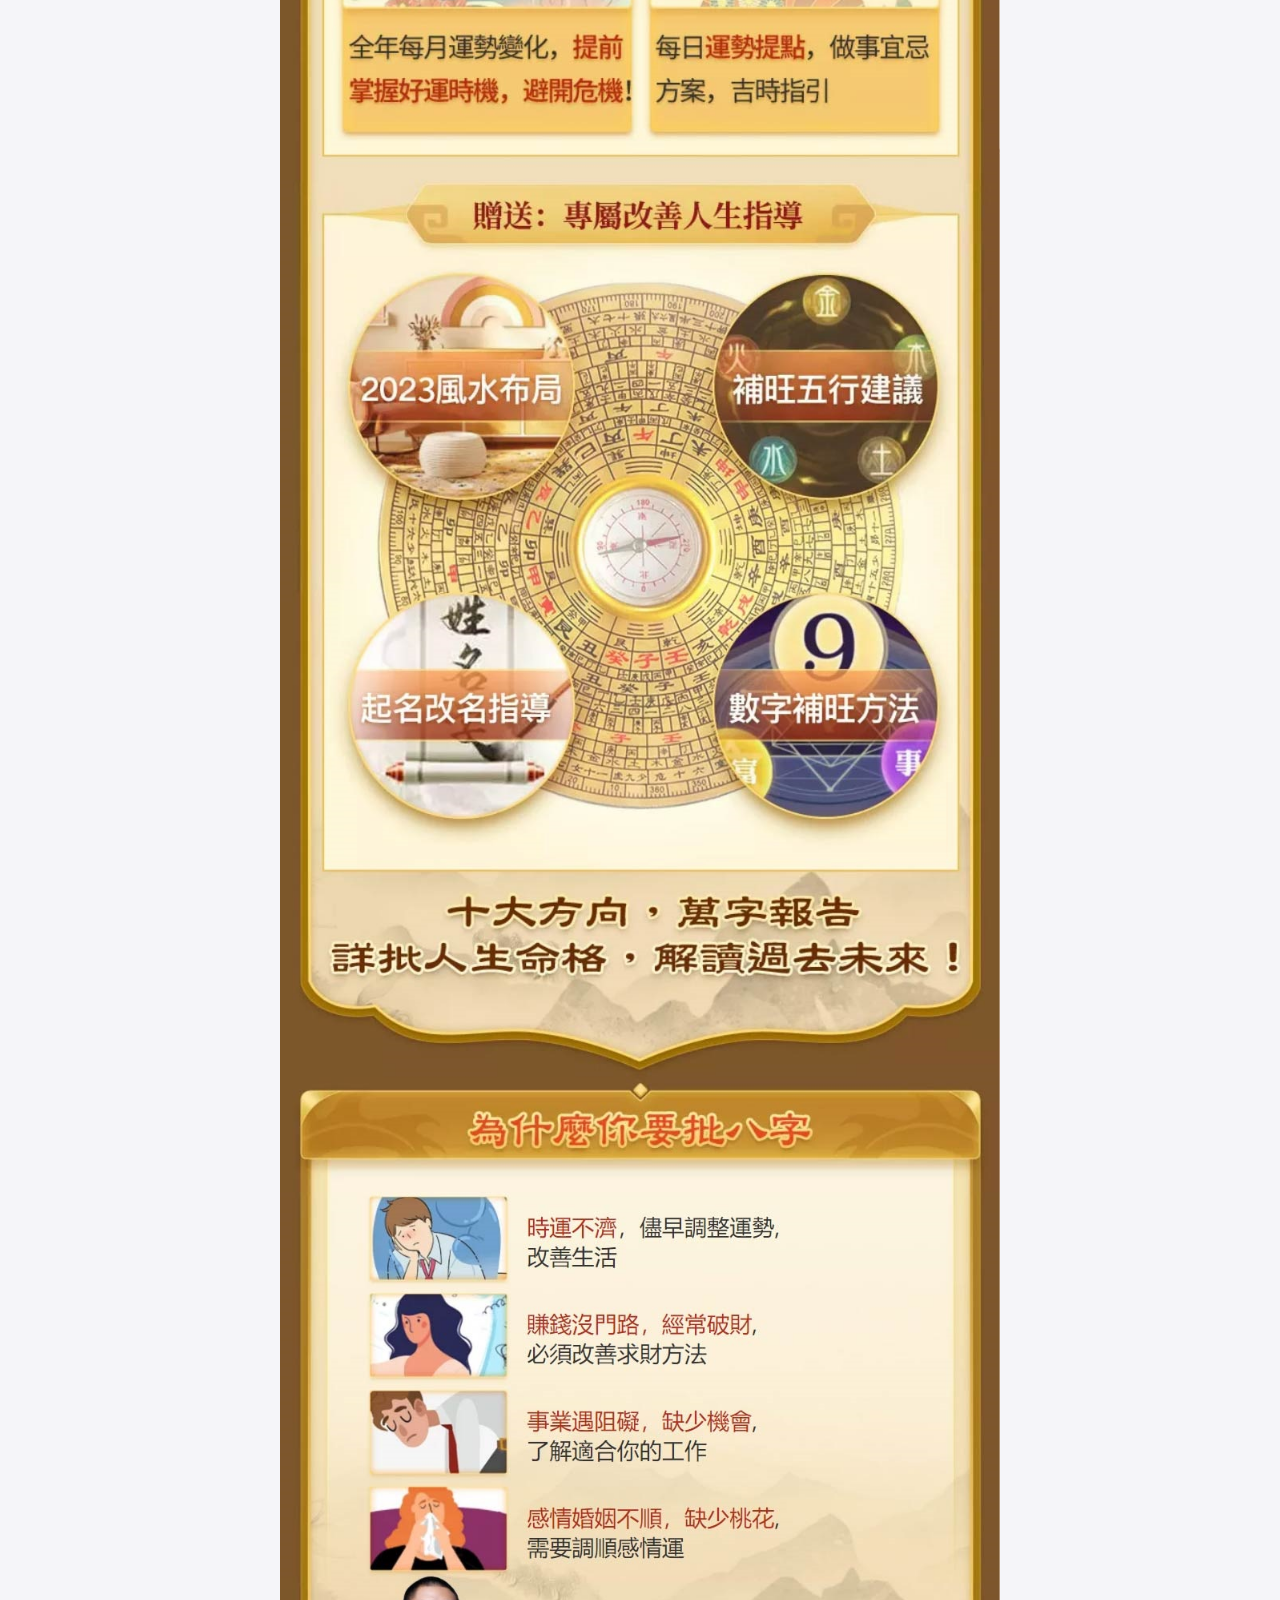
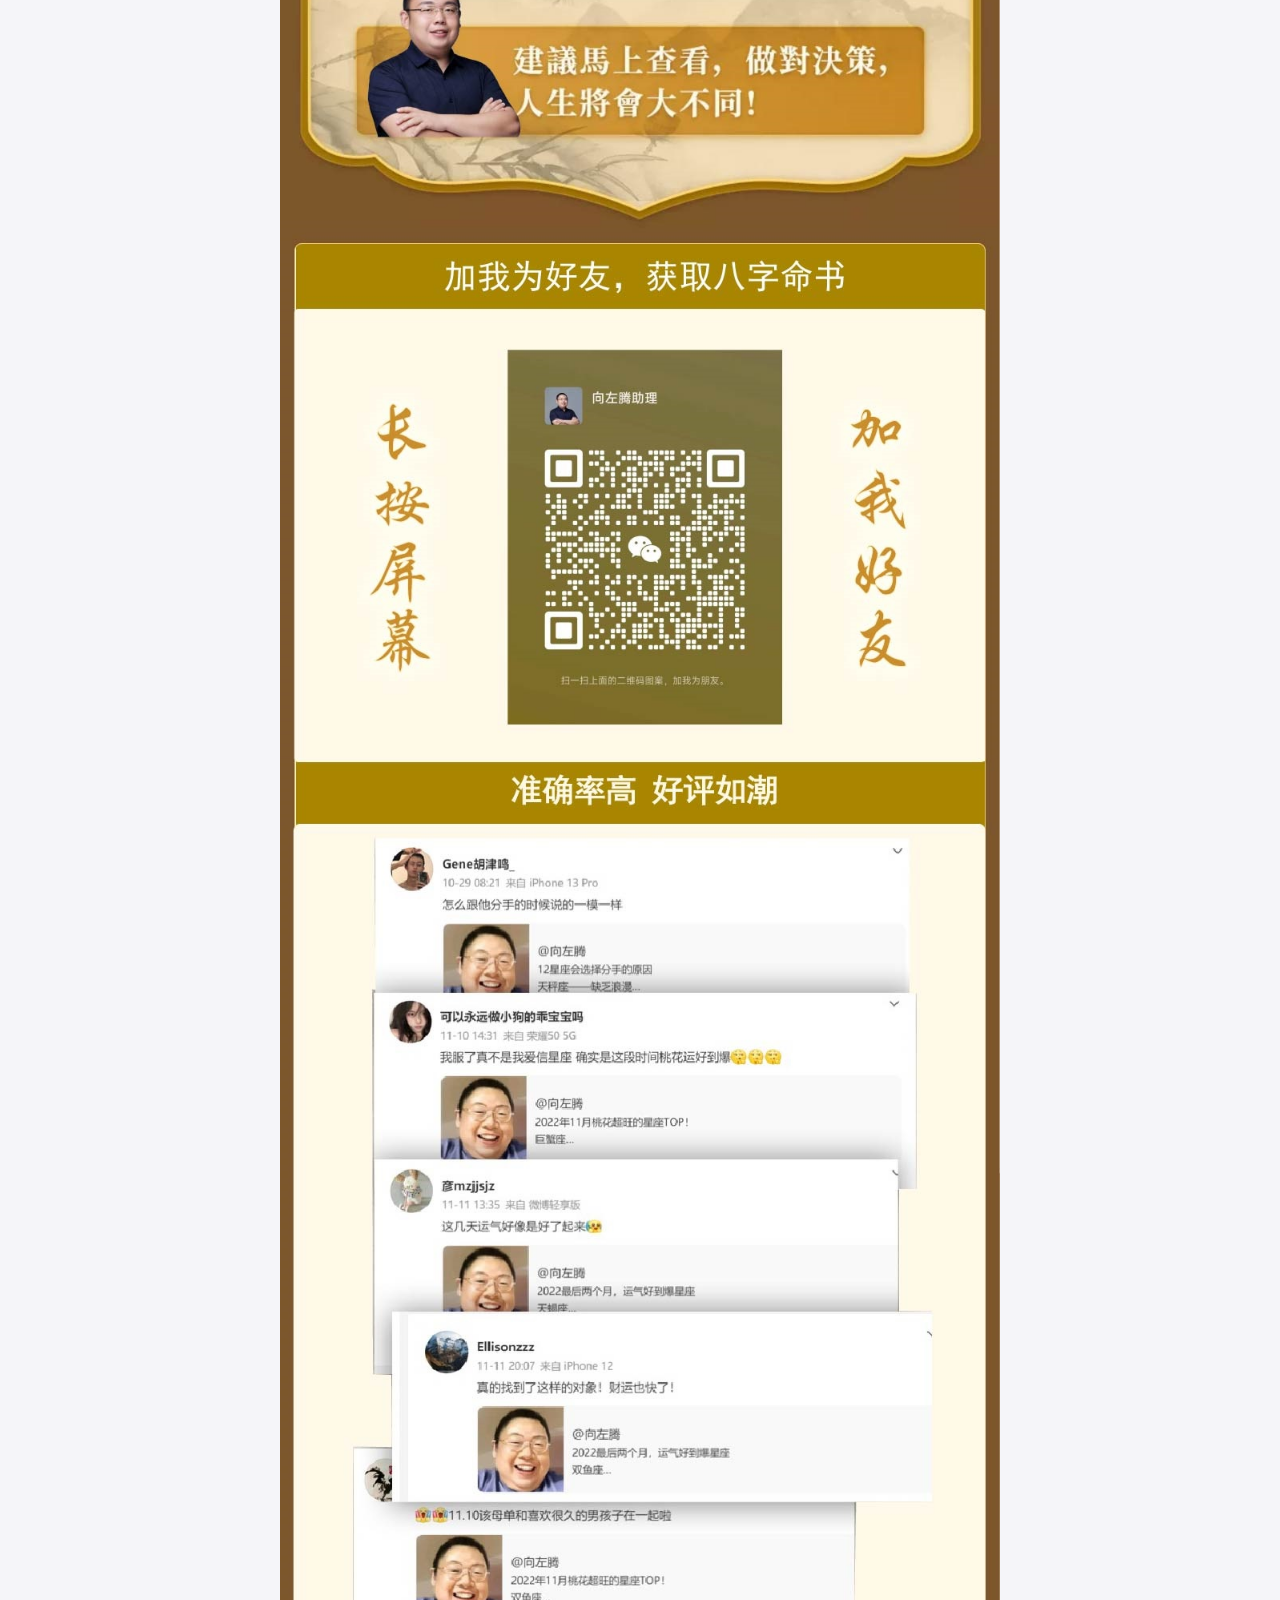
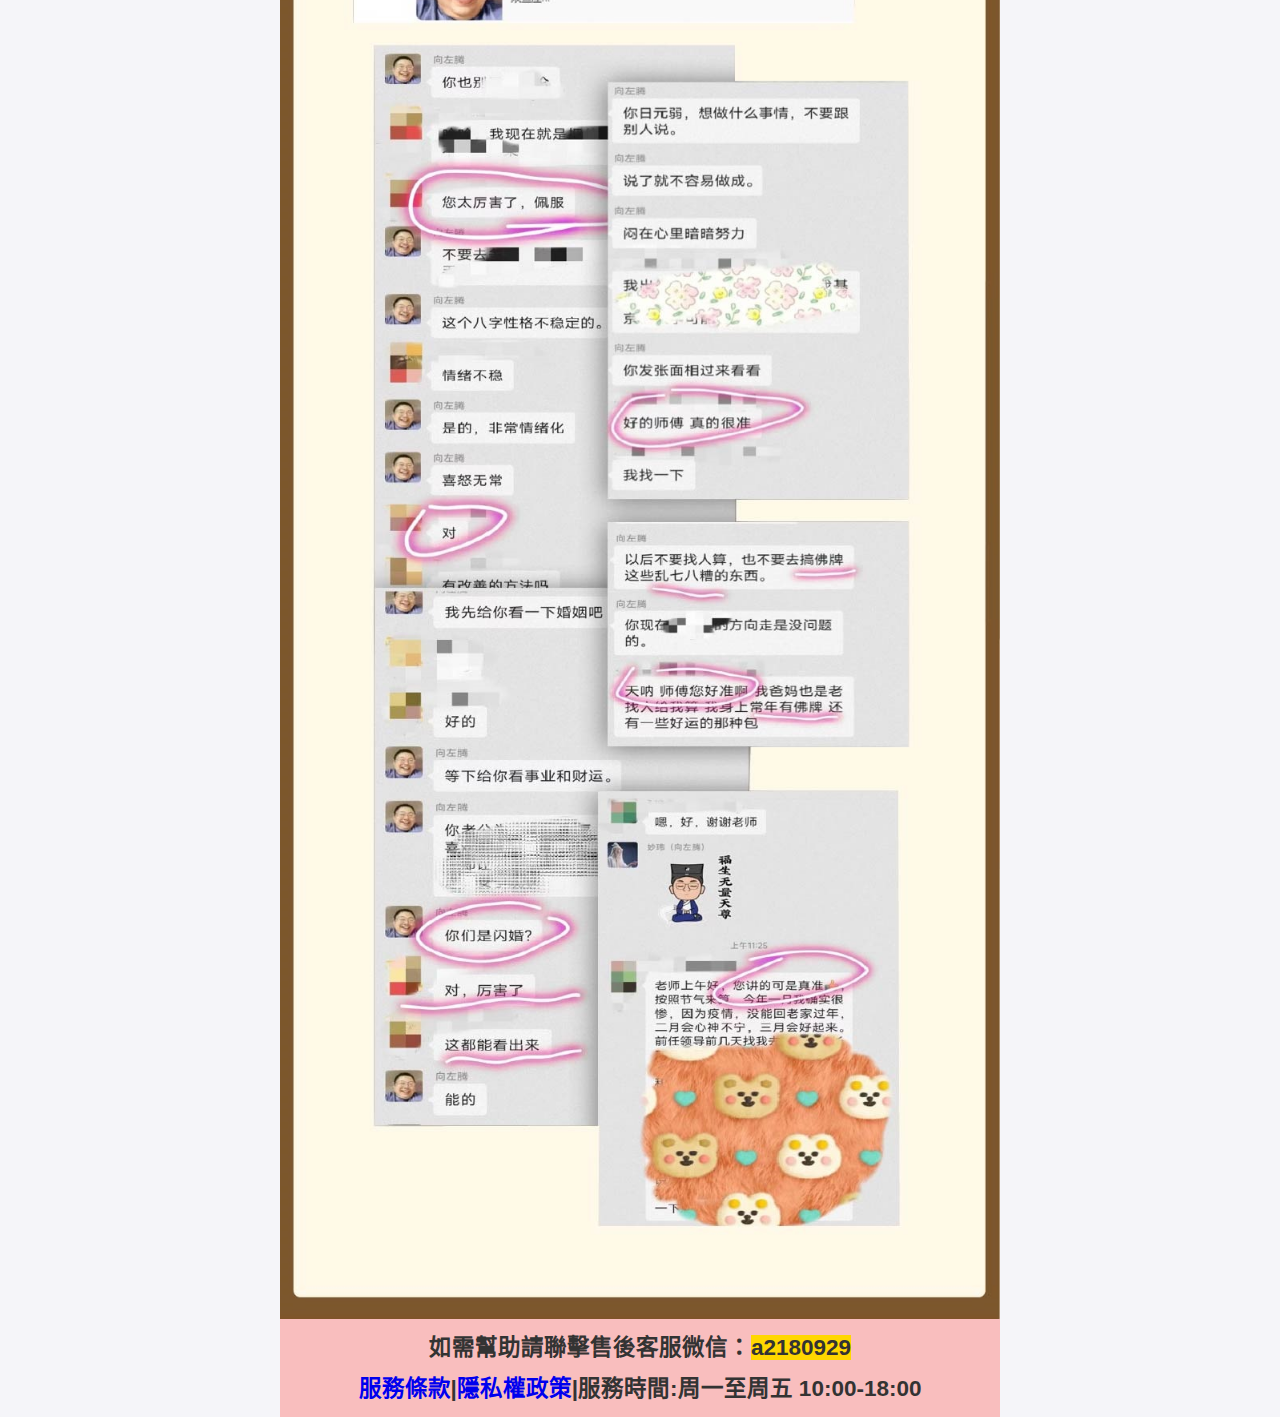
==== commit 6c984d17: "Update index.html" ====
--- a/index.html
+++ b/index.html
@@ -886,6 +886,13 @@
   margin-top: 6px;
 }
 </style></head><body><div class="container" id="container"><div class="wrapper" id="wrapper"><section id="page-index"><div class="protocol">
+	 		<div class="banner">
+				<div><img src="img/home.png"></div>
+				<div><img src="img/yixue.png"></div>
+				<div><img src="img/cookiepolicy.png"></div>
+				<div><img src="img/termsofuse.png"></div>
+				<div><img src="img/pp.png"></div>
+			</div>		
 			<div class="tp">
 		     		<img src="img/photo.jpg">
 		    	</div>
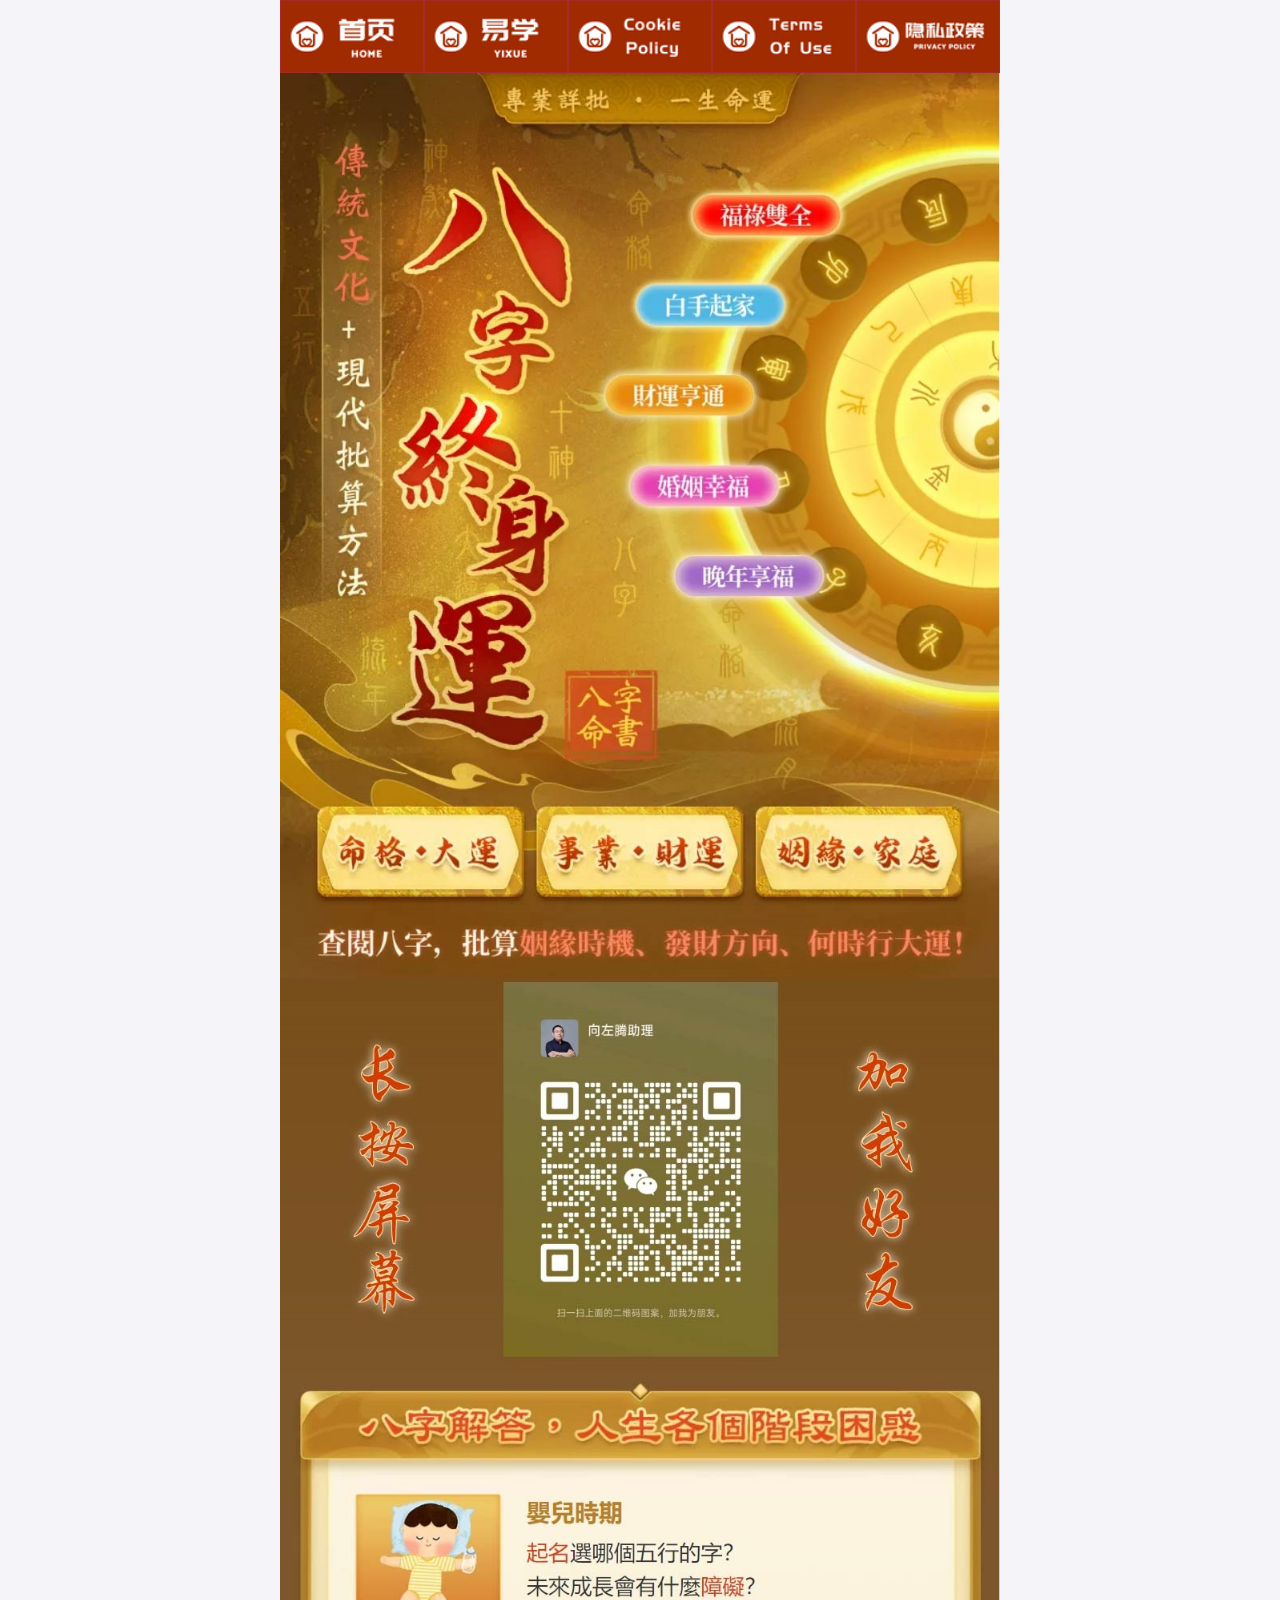
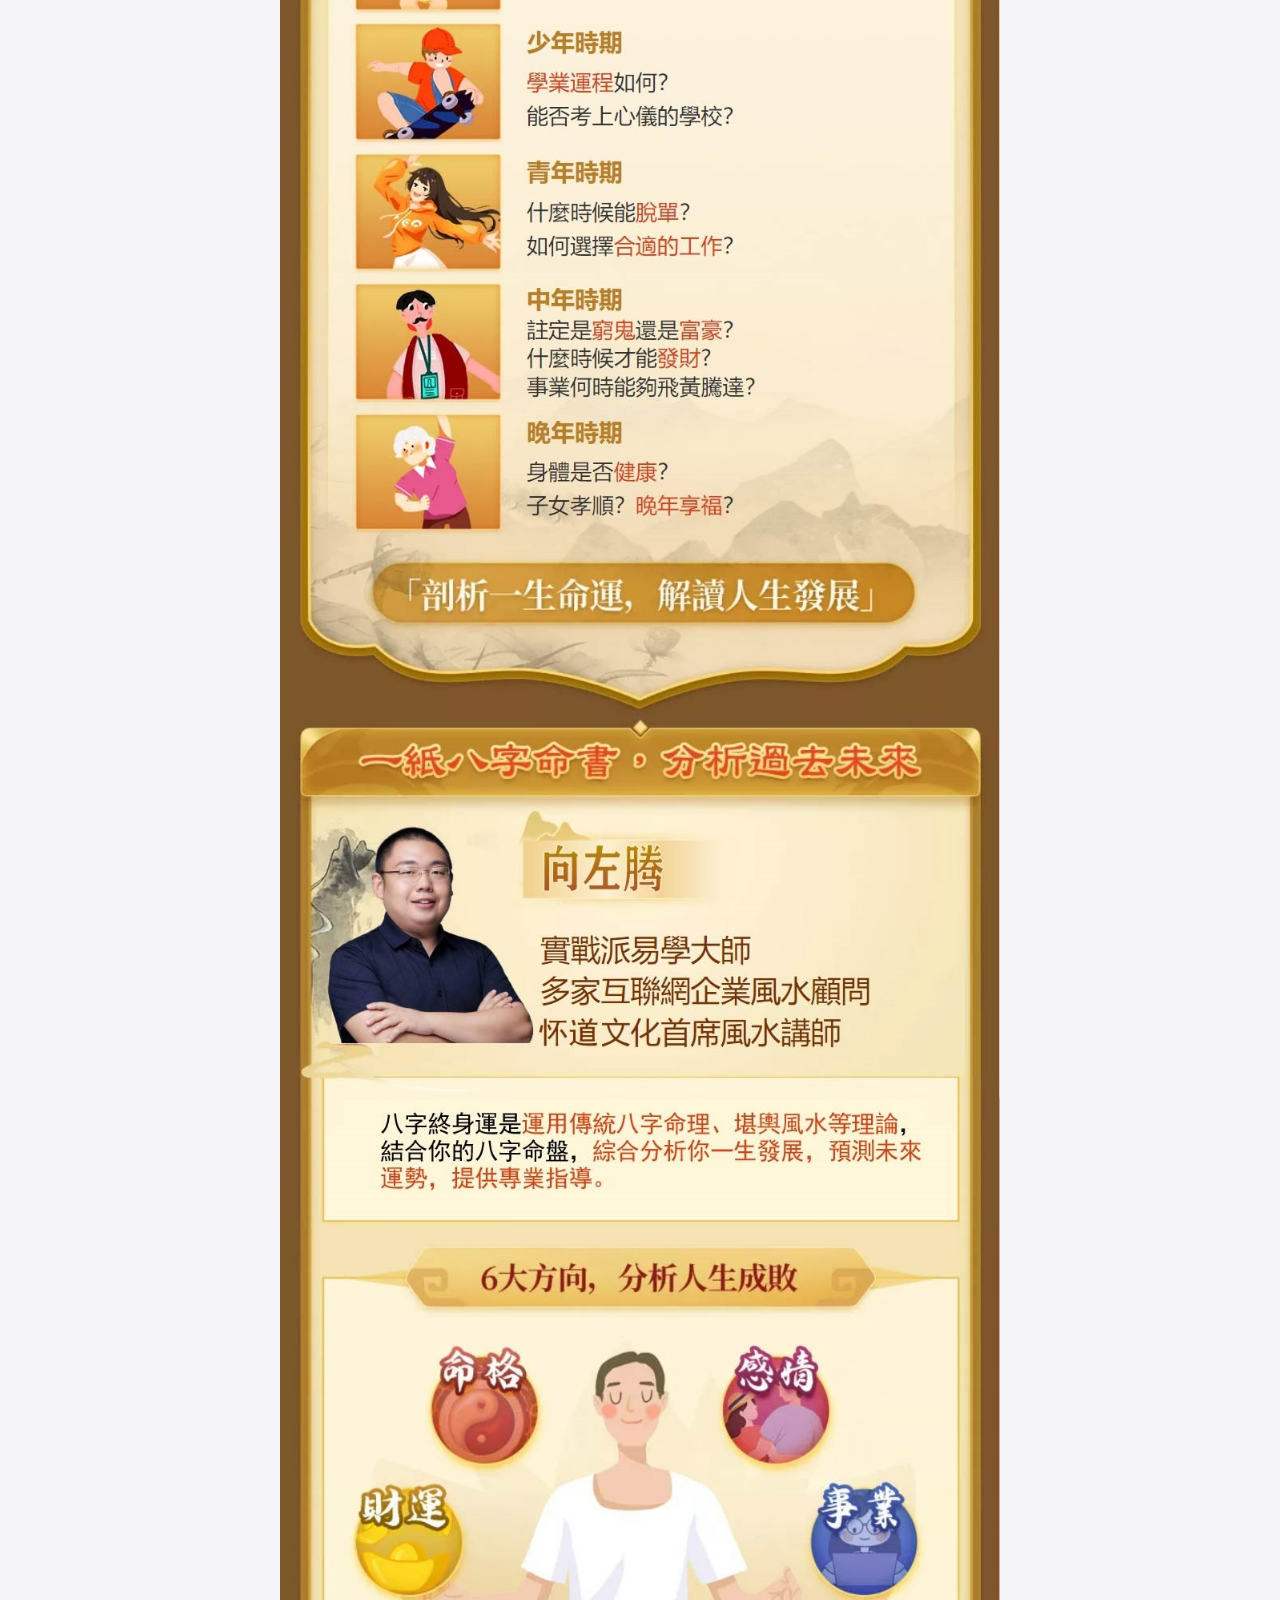
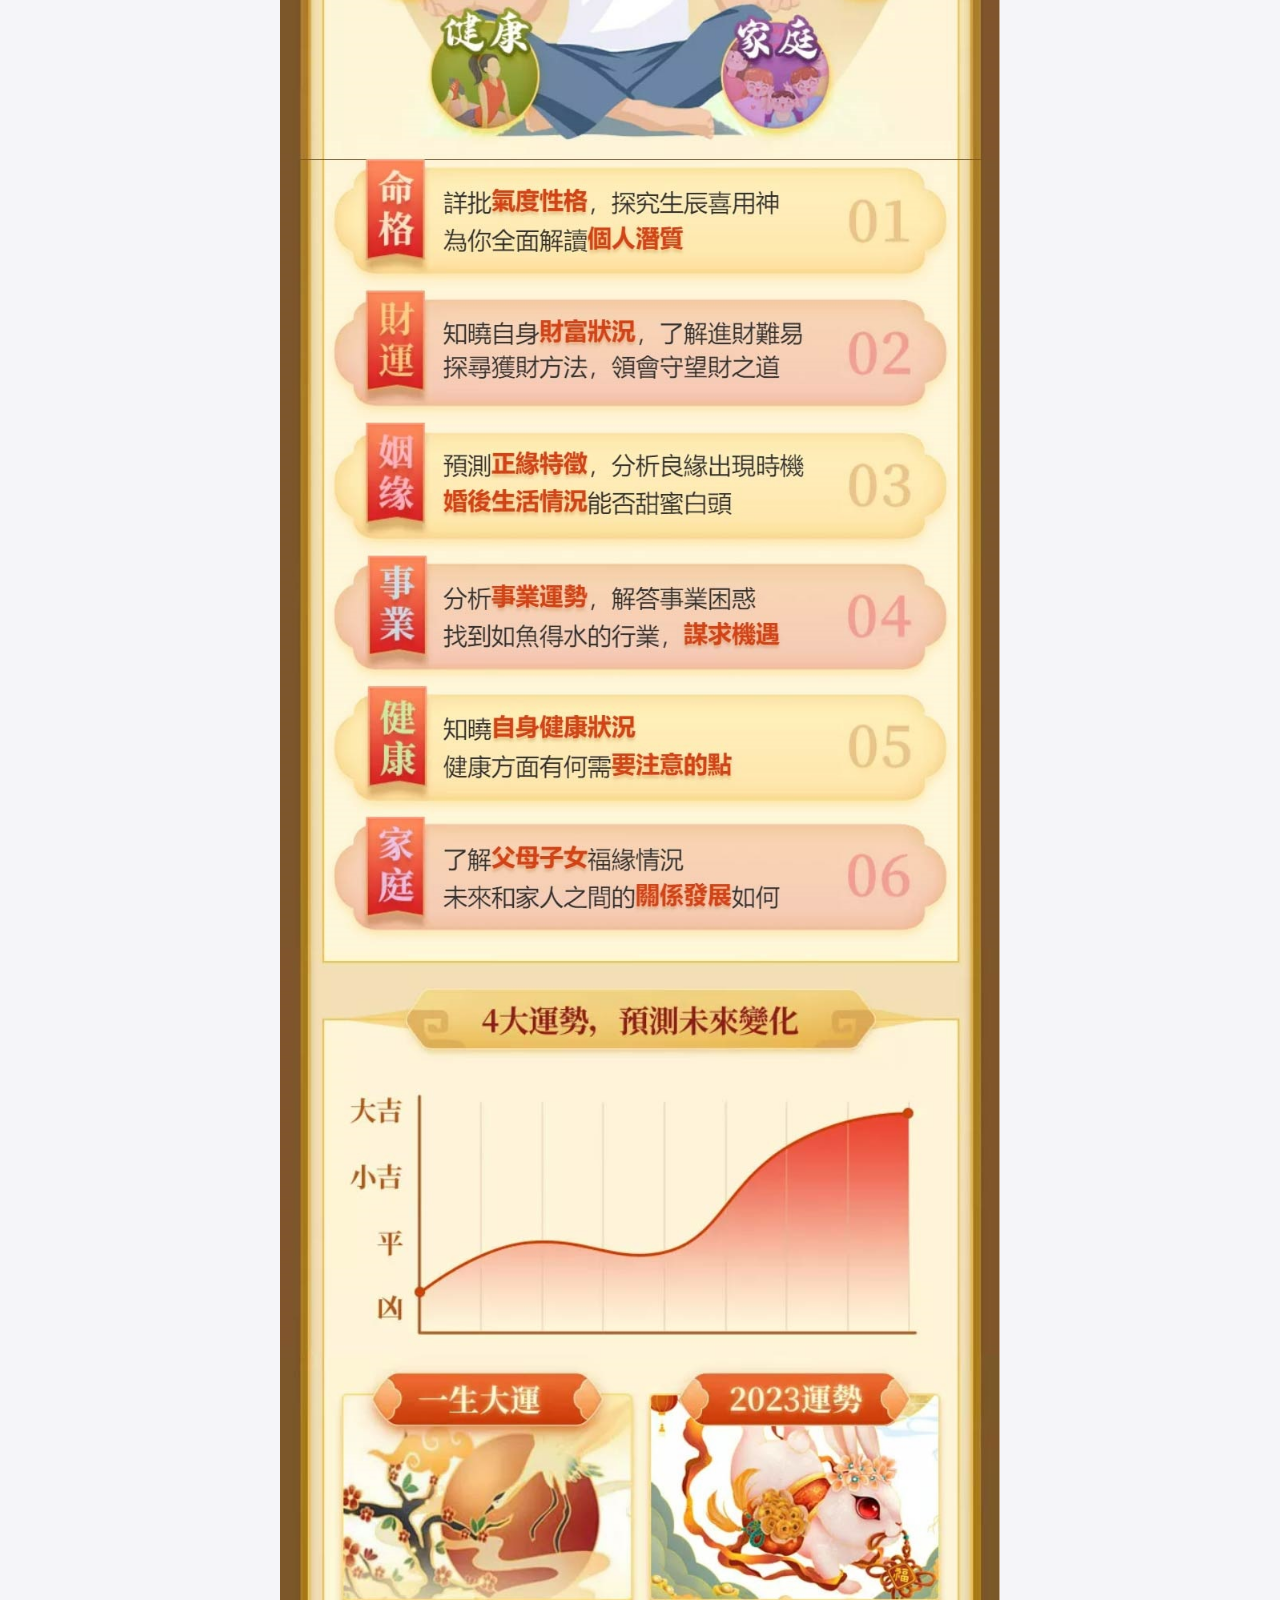
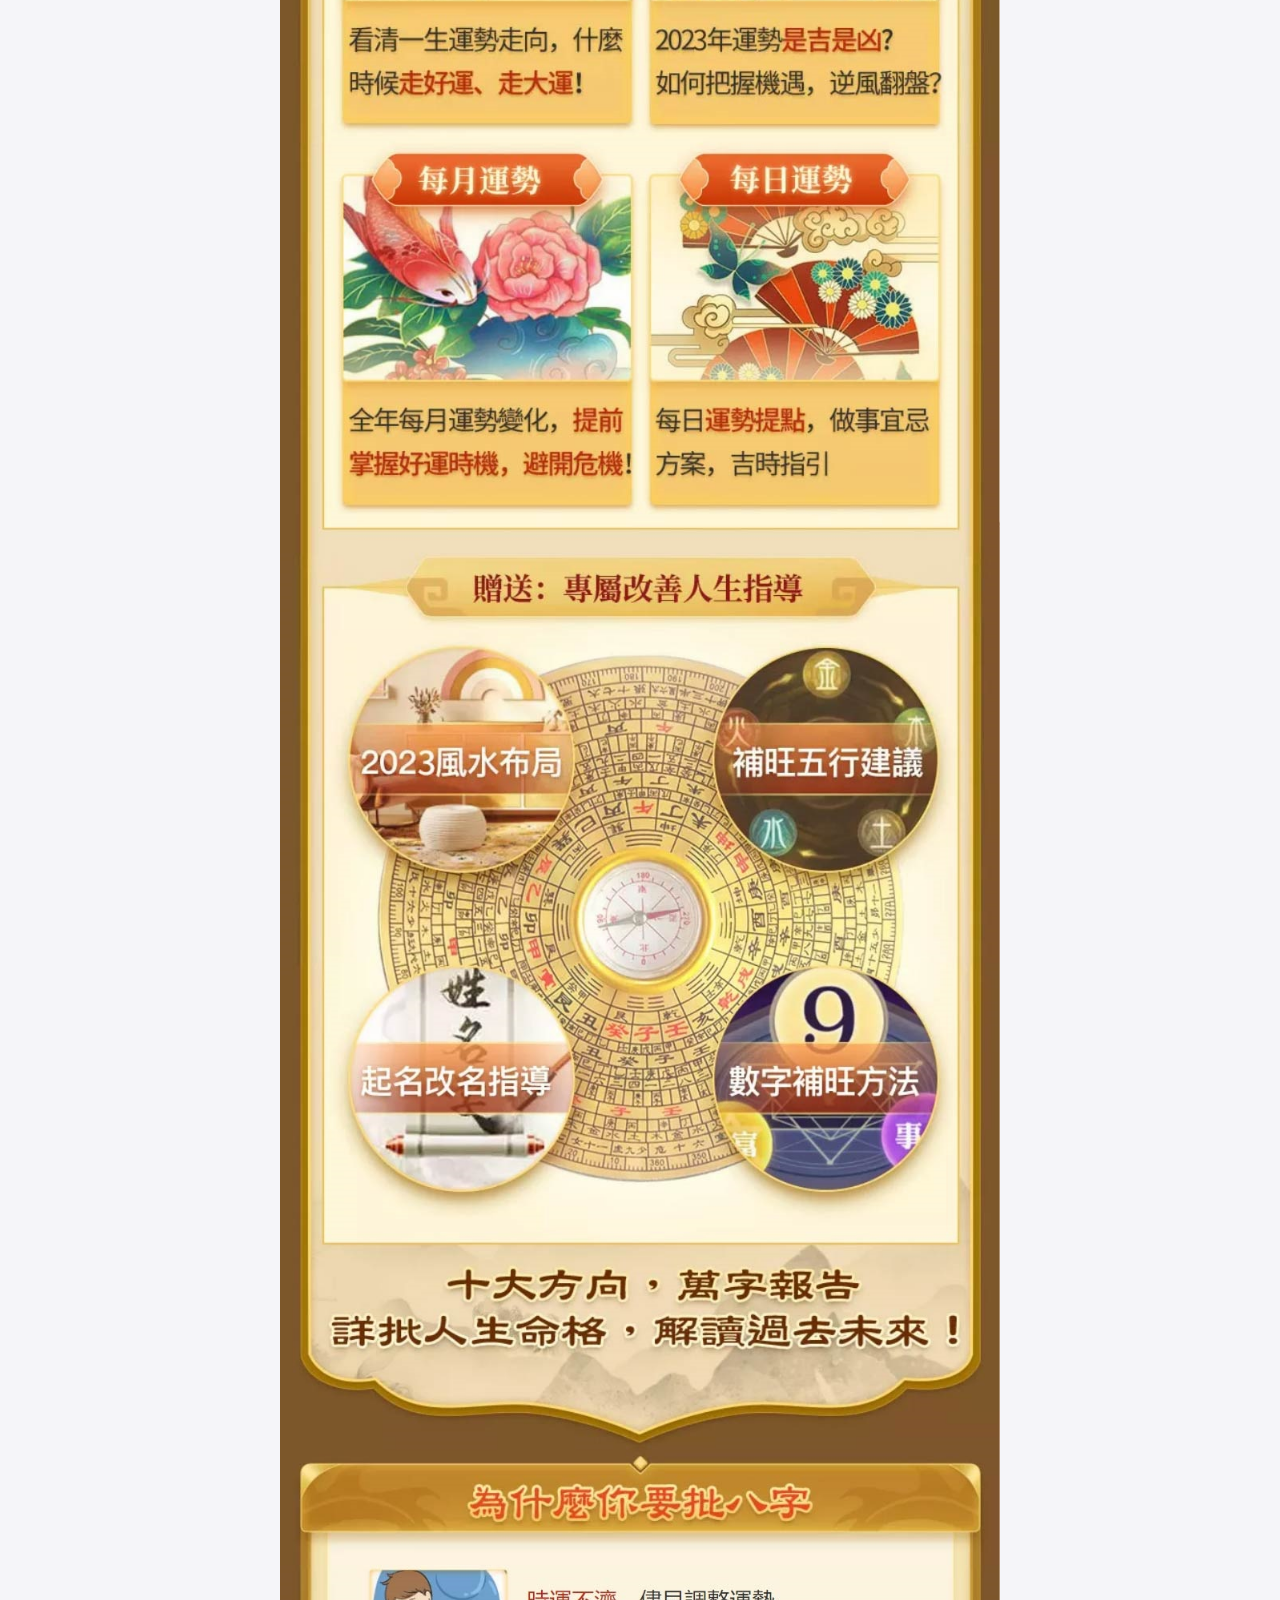
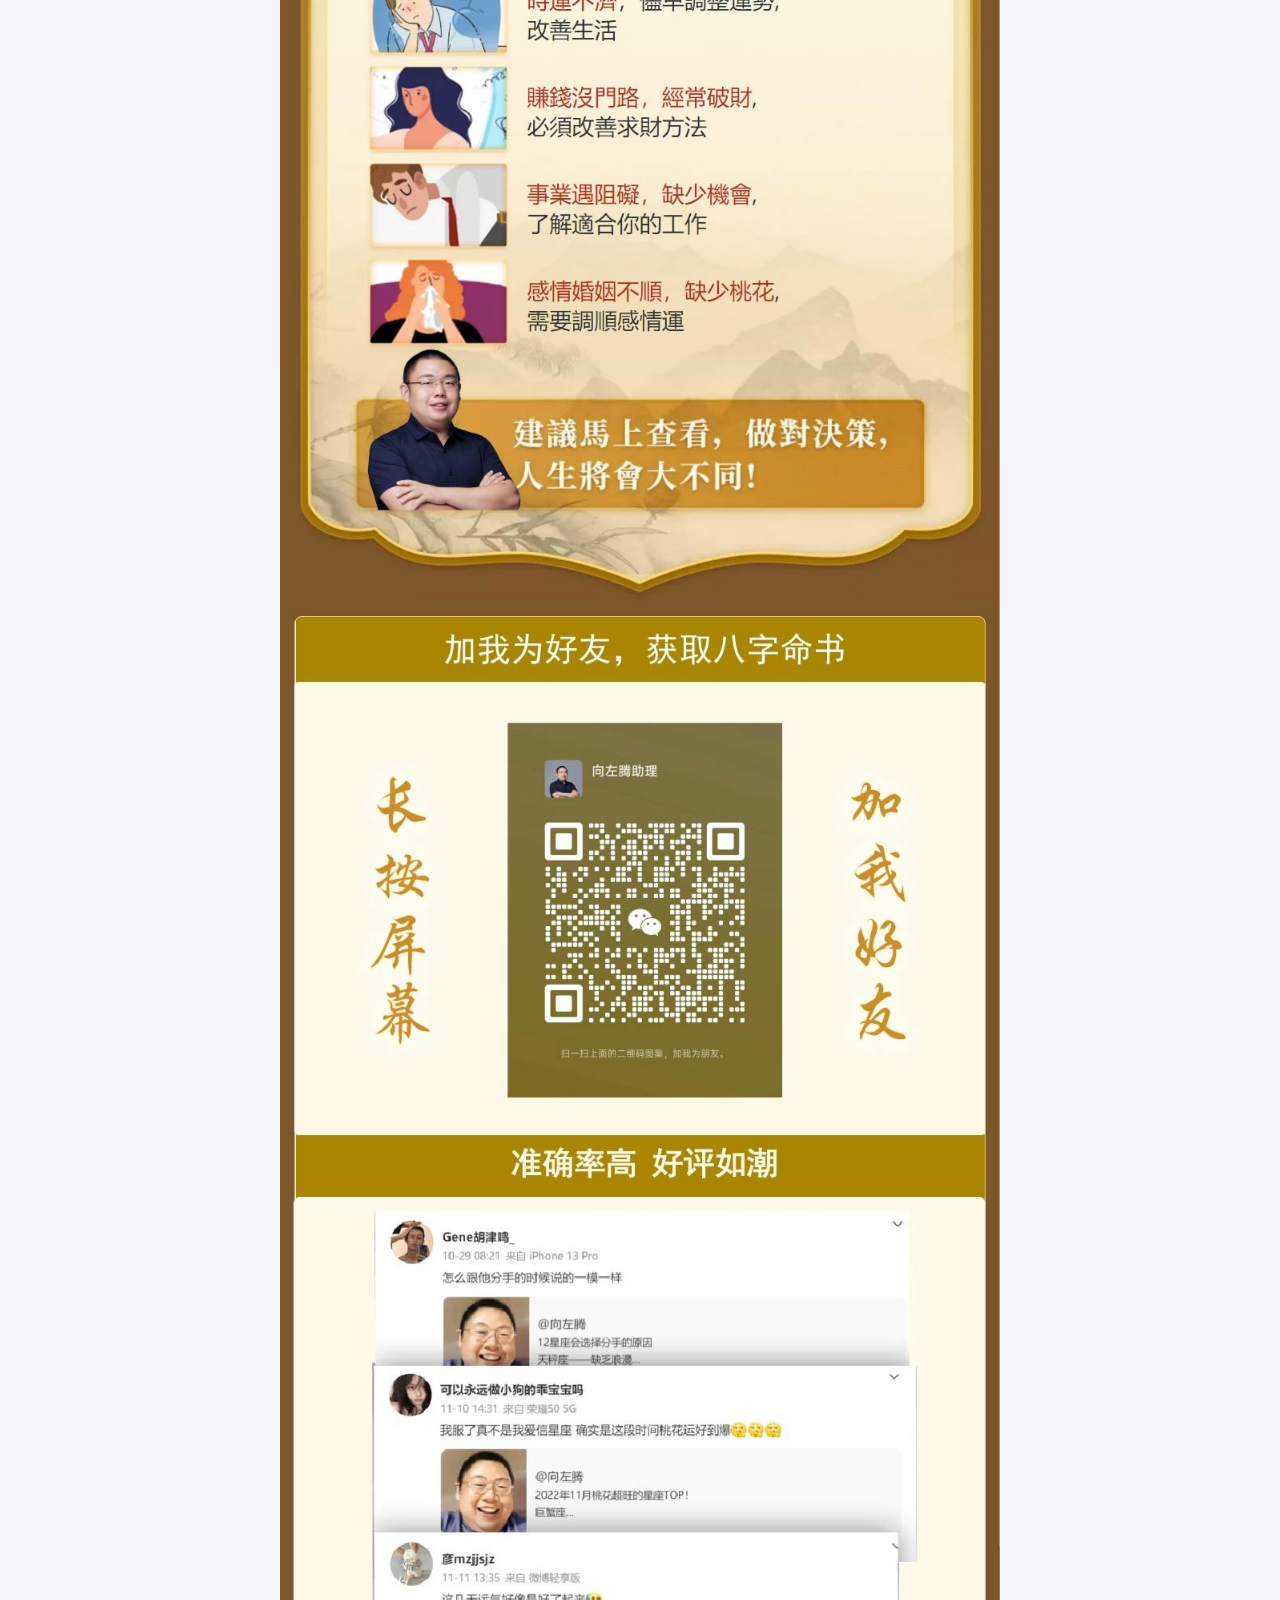
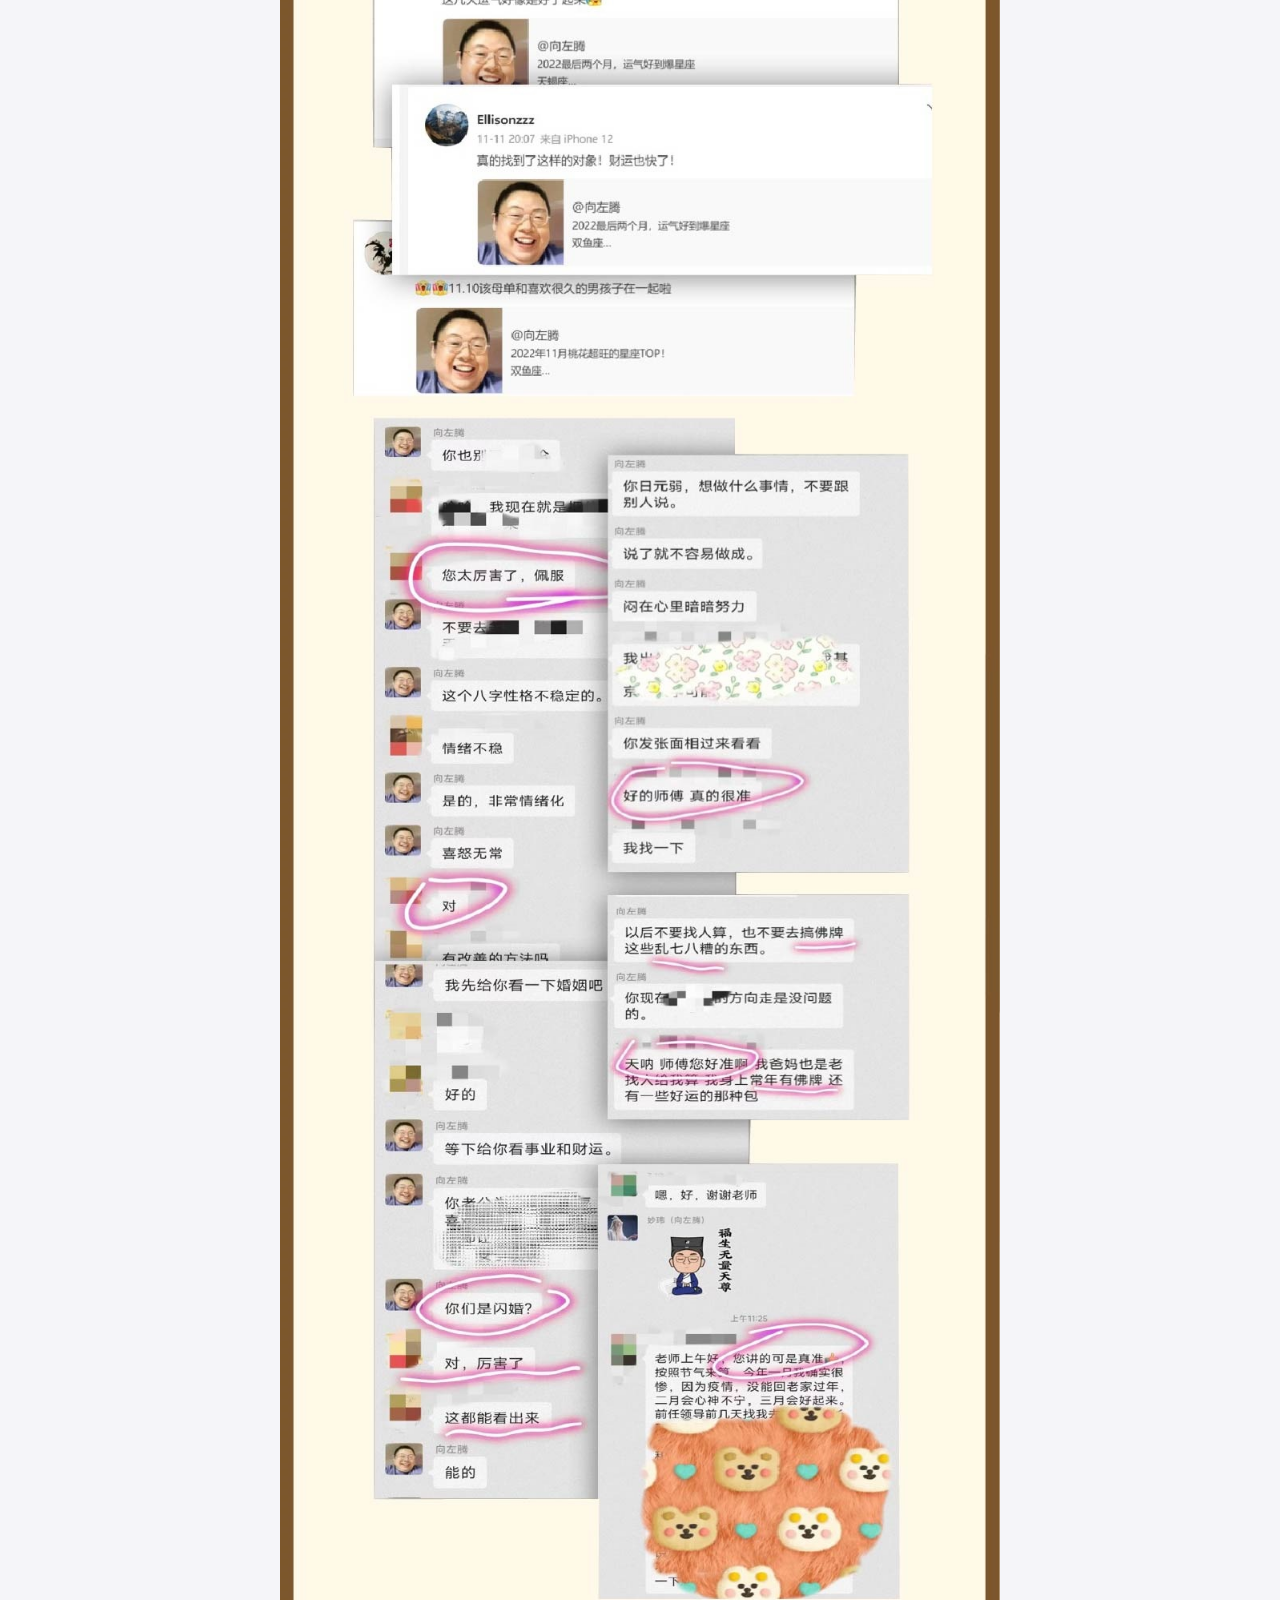
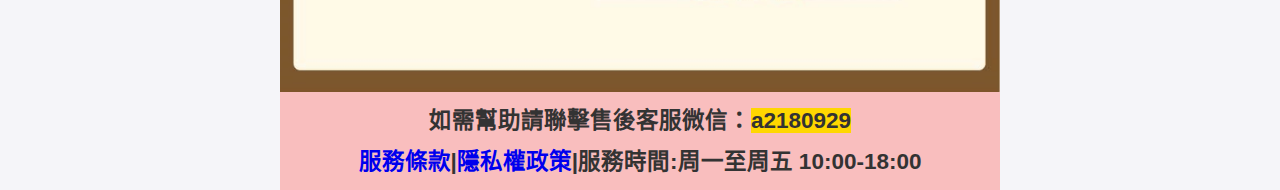
==== commit e9fb5bcb: "Update index.html" ====
--- a/index.html
+++ b/index.html
@@ -887,11 +887,11 @@
 }
 </style></head><body><div class="container" id="container"><div class="wrapper" id="wrapper"><section id="page-index"><div class="protocol">
 	 		<div class="banner">
-				<div><img src="img/home.png"></div>
-				<div><img src="img/yixue.png"></div>
-				<div><img src="img/cookiepolicy.png"></div>
-				<div><img src="img/termsofuse.png"></div>
-				<div><img src="img/pp.png"></div>
+				<div><a href="https://www.rk25.com/"><img src="img/home.png"></a></div>
+				<div><a href="https://www.rk25.com/yixue"><img src="img/yixue.png"></a></div>
+				<div><a href="https://www.rk25.com/cookie-policy"><img src="img/cookiepolicy.png"></a></div>
+				<div><a href="https://www.rk25.com/terms-of-use"><img src="img/termsofuse.png"></a></div>
+				<div><a href="https://www.rk25.com/privacy-policy"><img src="img/pp.png"></a></div>
 			</div>		
 			<div class="tp">
 		     		<img src="img/photo.jpg">
--- a/css/29.css
+++ b/css/29.css
@@ -1 +1,8 @@
 ﻿.protocol{padding:0rem;background-color:#f9bebe}.protocol h3{font-size:.9375rem;text-align:center;padding-bottom:.625rem}.protocol .part{font-size:.875rem;padding-bottom:.9375rem}.protocol .part p{line-height:1.375rem;color:#FFF;text-align:justify;text-indent:2em;margin-bottom:.3125rem}.protocol .part .no-text-indent{margin-left:-1.8rem}.protocol .part .catalog{font-weight:700}.protocol .part .catalog li{line-height:1.5rem}.protocol .part .list .list-item{padding-bottom:.9375rem}.protocol .part .list .list-item h4{line-height:1.5rem;margin-bottom:.3125rem}.protocol .underline{text-decoration:underline}.protocol .bold{font-weight:700}
+	.banner div{
+		width:20%;
+		float:left;
+		border:solid 1px brown;
+		overflow:hidden;
+		margin-left:0px
+		}
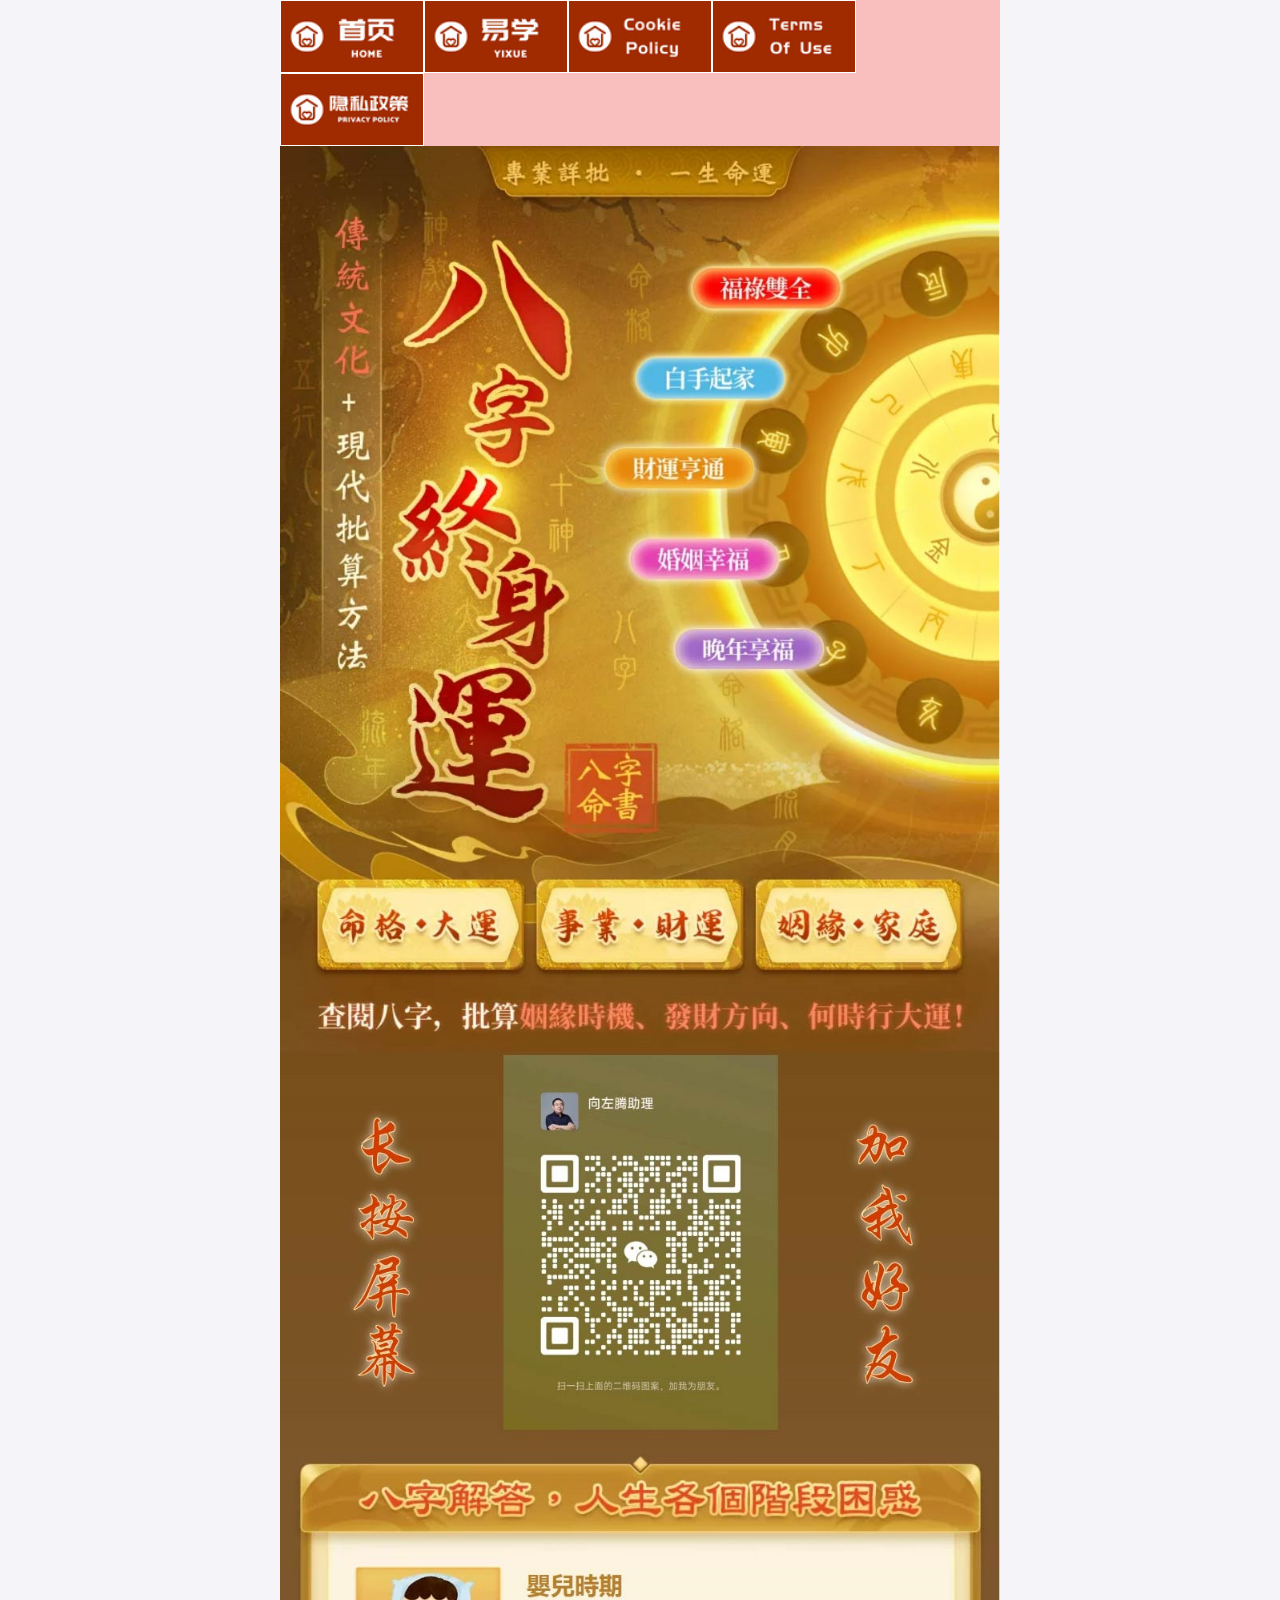
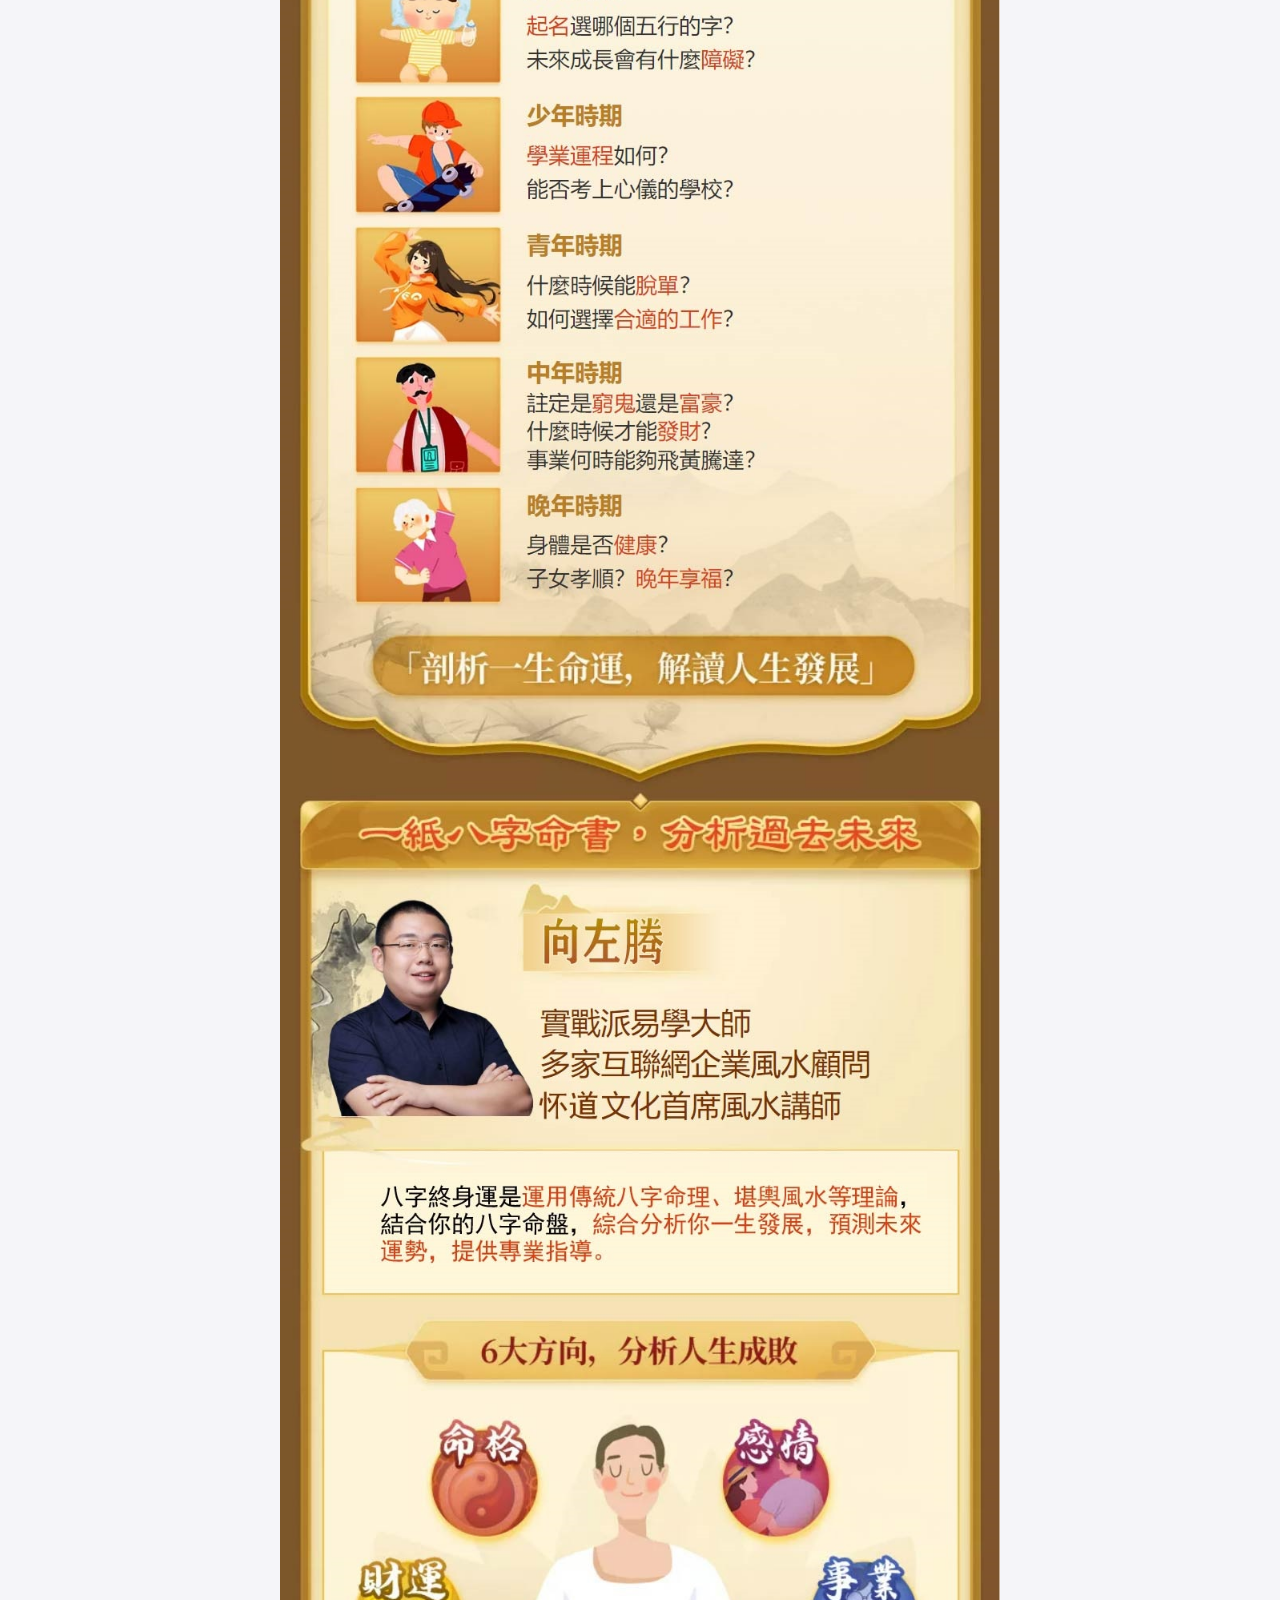
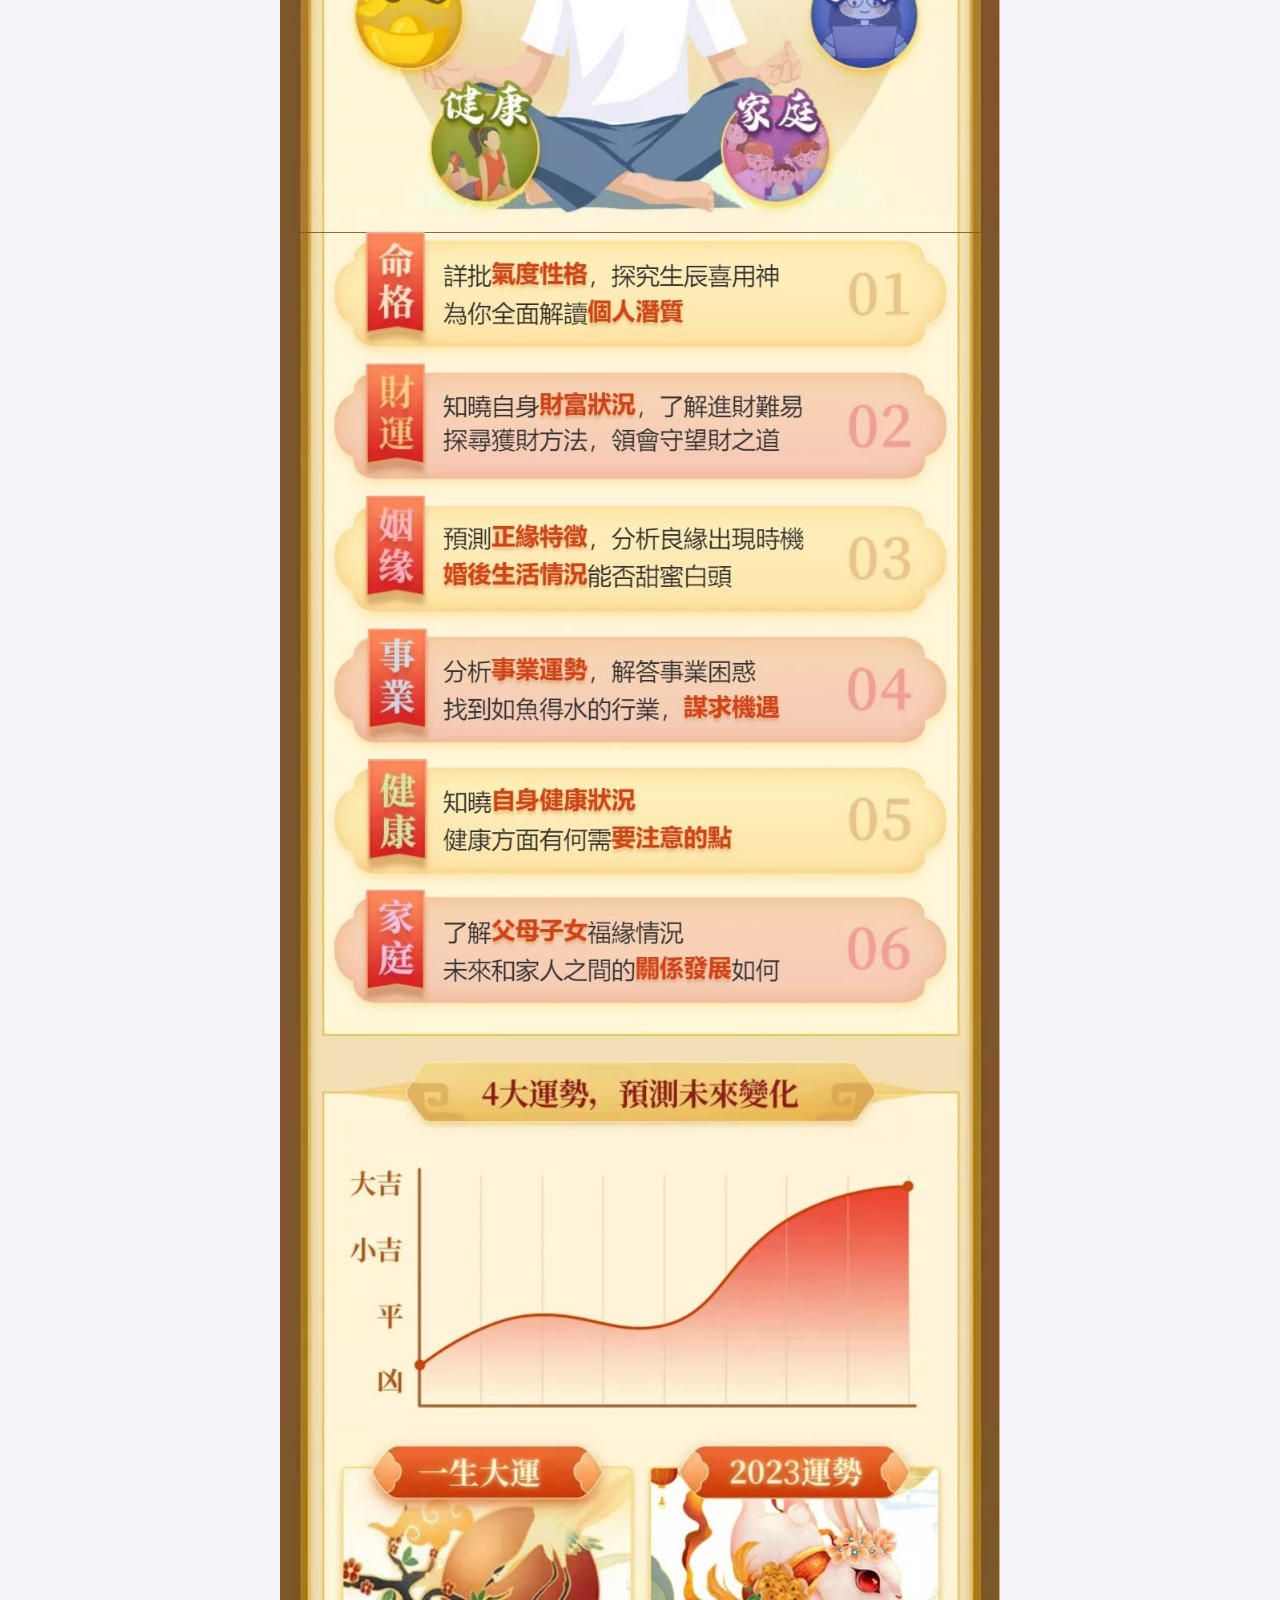
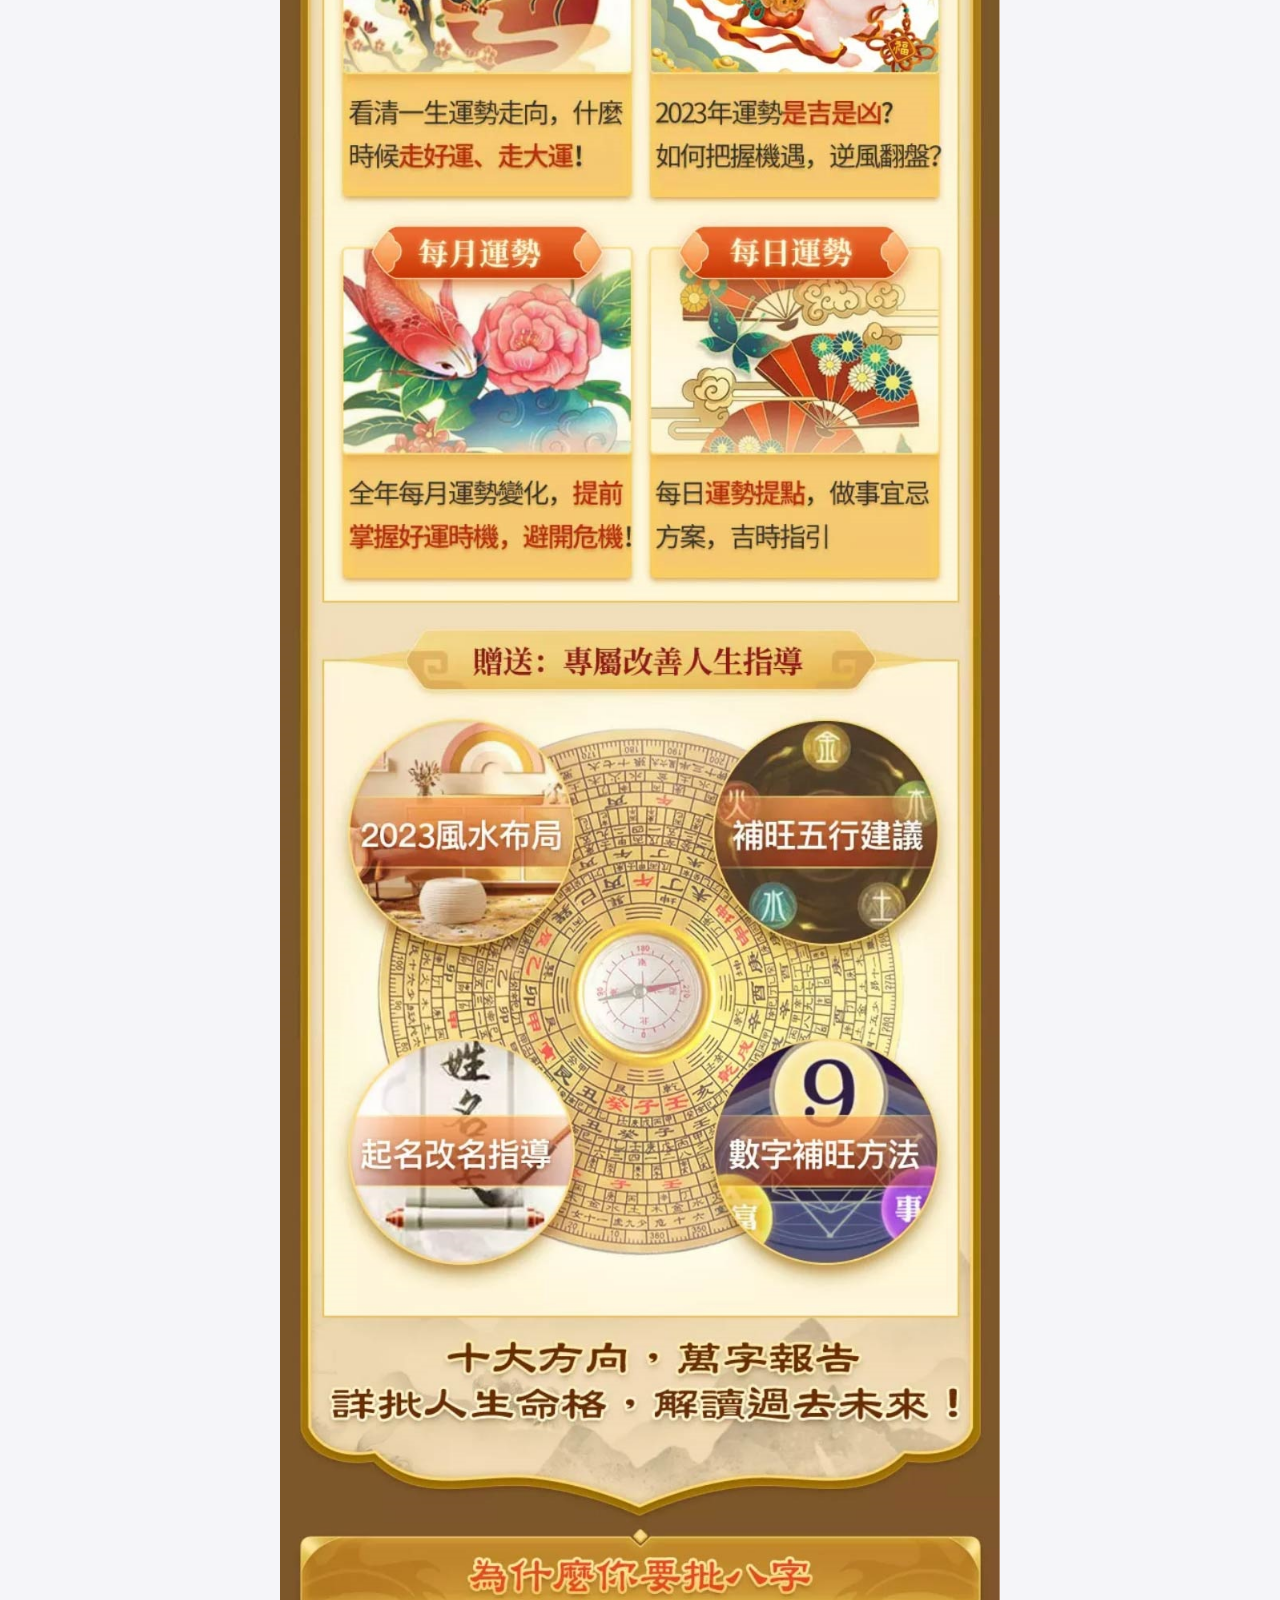
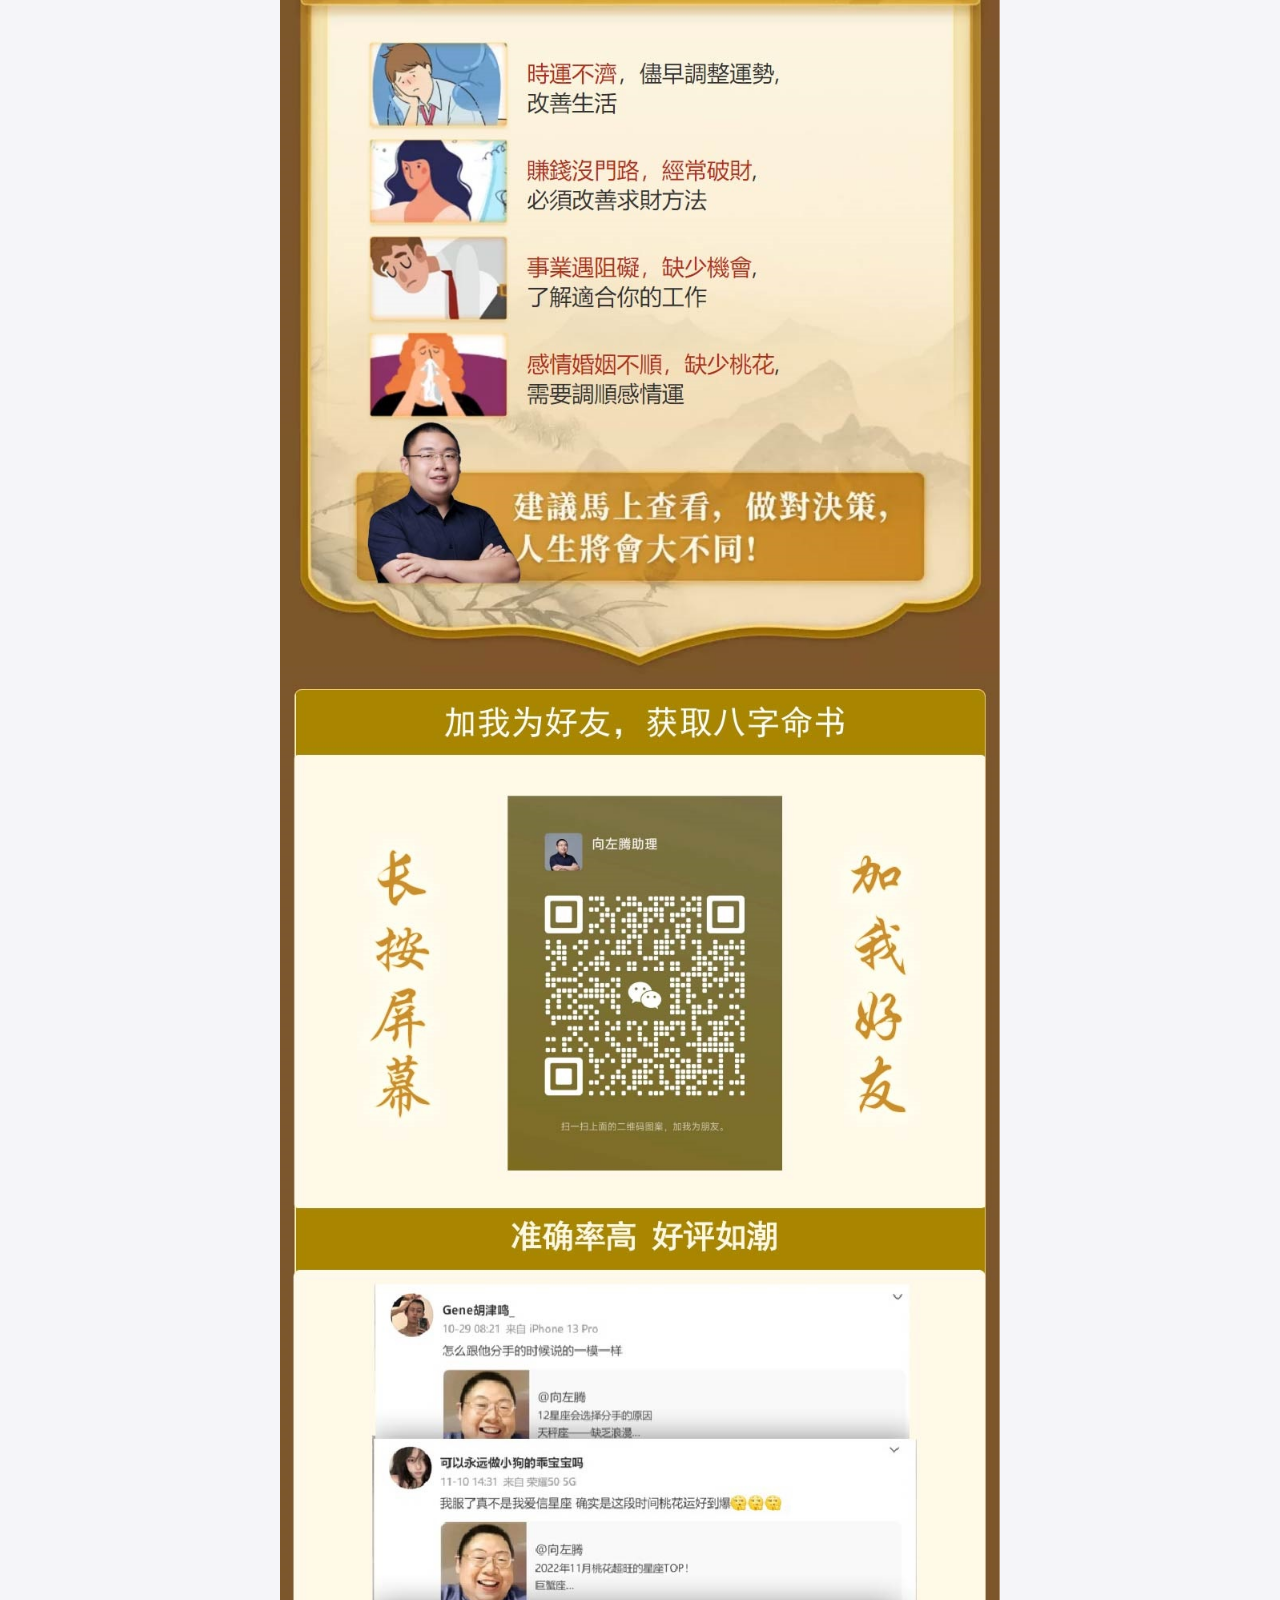
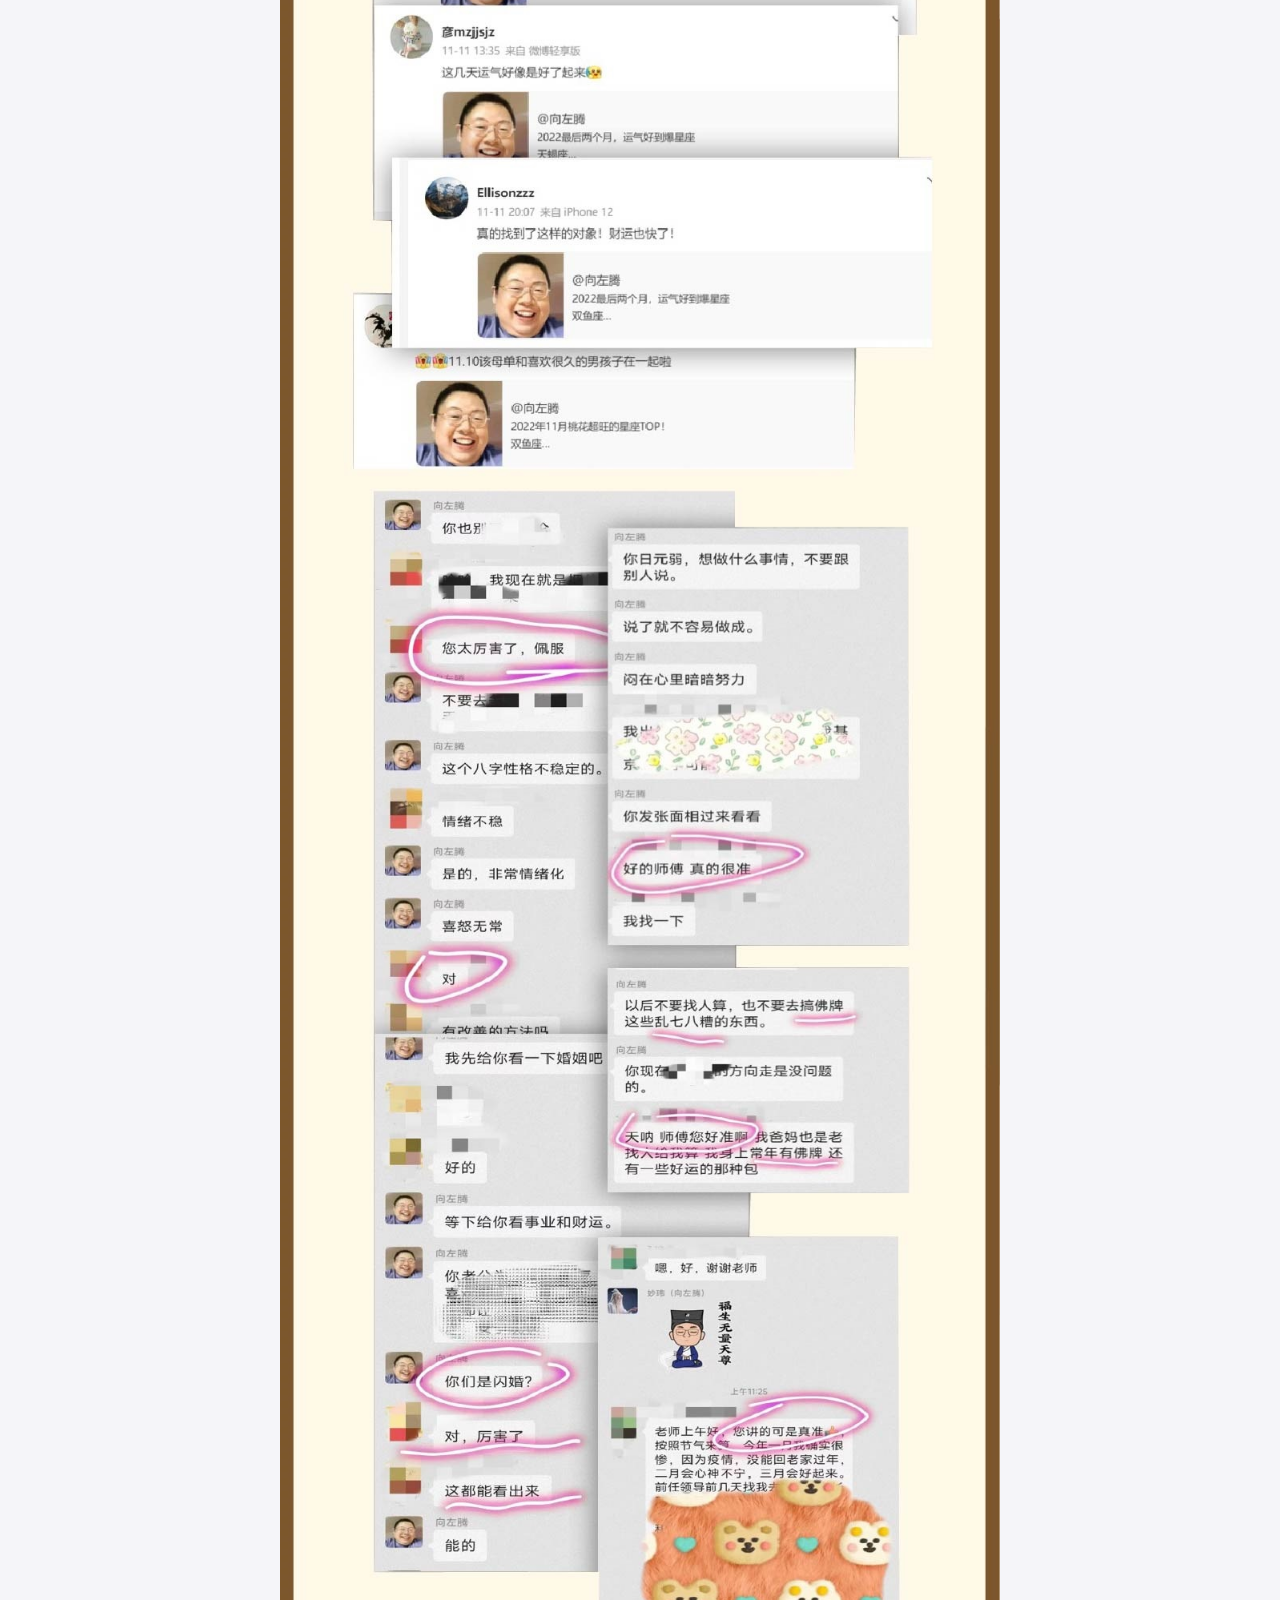
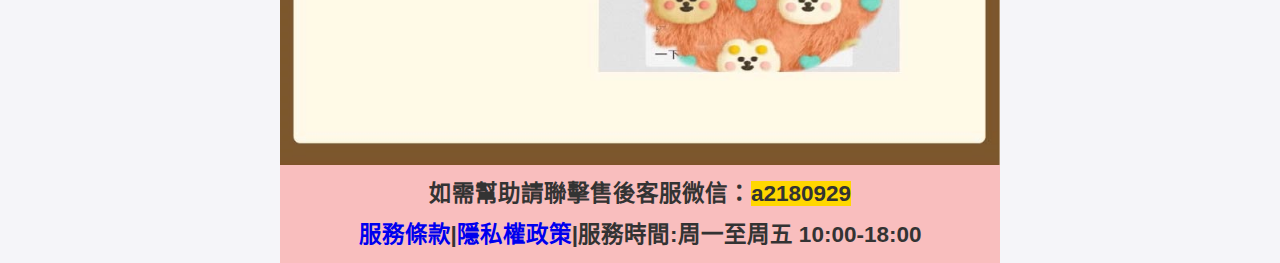
==== commit 49e742c0: "Update index.html" ====
--- a/index.html
+++ b/index.html
@@ -1,6 +1,7 @@
 ﻿<html lang="zh-TW" style="font-size: 24px;"><head><meta charset="utf-8">
 <title>八字终生运</title><meta name="viewport" content="minimum-scale=1,initial-scale=1,maximum-scale=1,user-scalable=no"><meta name="apple-mobile-web-app-capable" content="yes"><meta name="apple-touch-fullscreen" content="yes"><meta name="keywords" content=""><meta name="description" content=""><link href="css/fw.css" rel="stylesheet">
 <link rel="stylesheet" type="text/css" href="css/29.css">
+<link rel="shortcut icon" href="https://www.rk25.com/favicon.ico">
 <script type="text/javascript">!function(e){"function"==typeof define&&define.amd?define(e):e()}((function(){"use strict";var e;e=navigator.userAgent,/android/i.test(e)||/ipad|itouch|iphone/i.test(e)?(e=16*(document.documentElement.clientWidth||375)/375,document.documentElement.style.fontSize=e+"px"):document.documentElement.style.fontSize="24px"}))</script><style>/*! normalize.css v7.0.0 | MIT License | github.com/necolas/normalize.css */
 
 /* Document
--- a/css/29.css
+++ b/css/29.css
@@ -2,7 +2,7 @@
 	.banner div{
 		width:20%;
 		float:left;
-		border:solid 1px brown;
+		border:solid 0.1px white;
 		overflow:hidden;
-		margin-left:0px
+		margin-left:0.1px
 		}
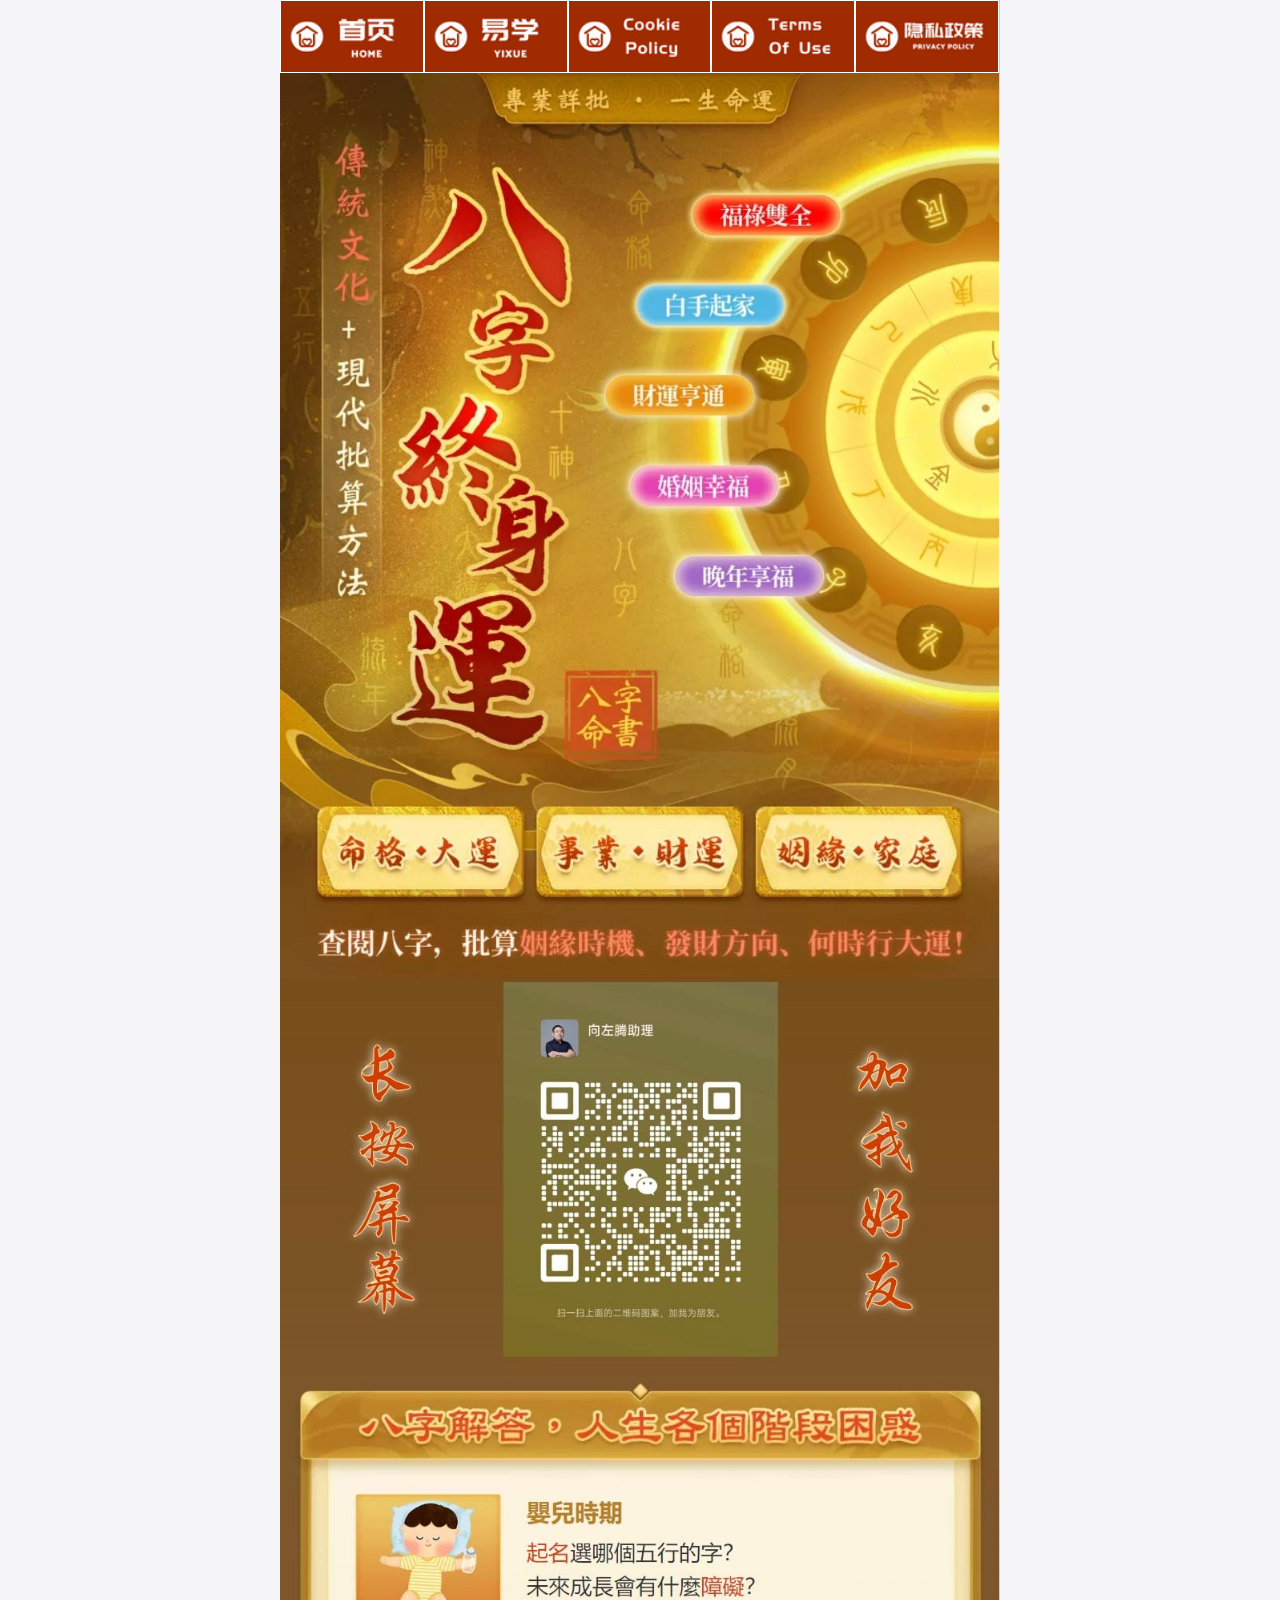
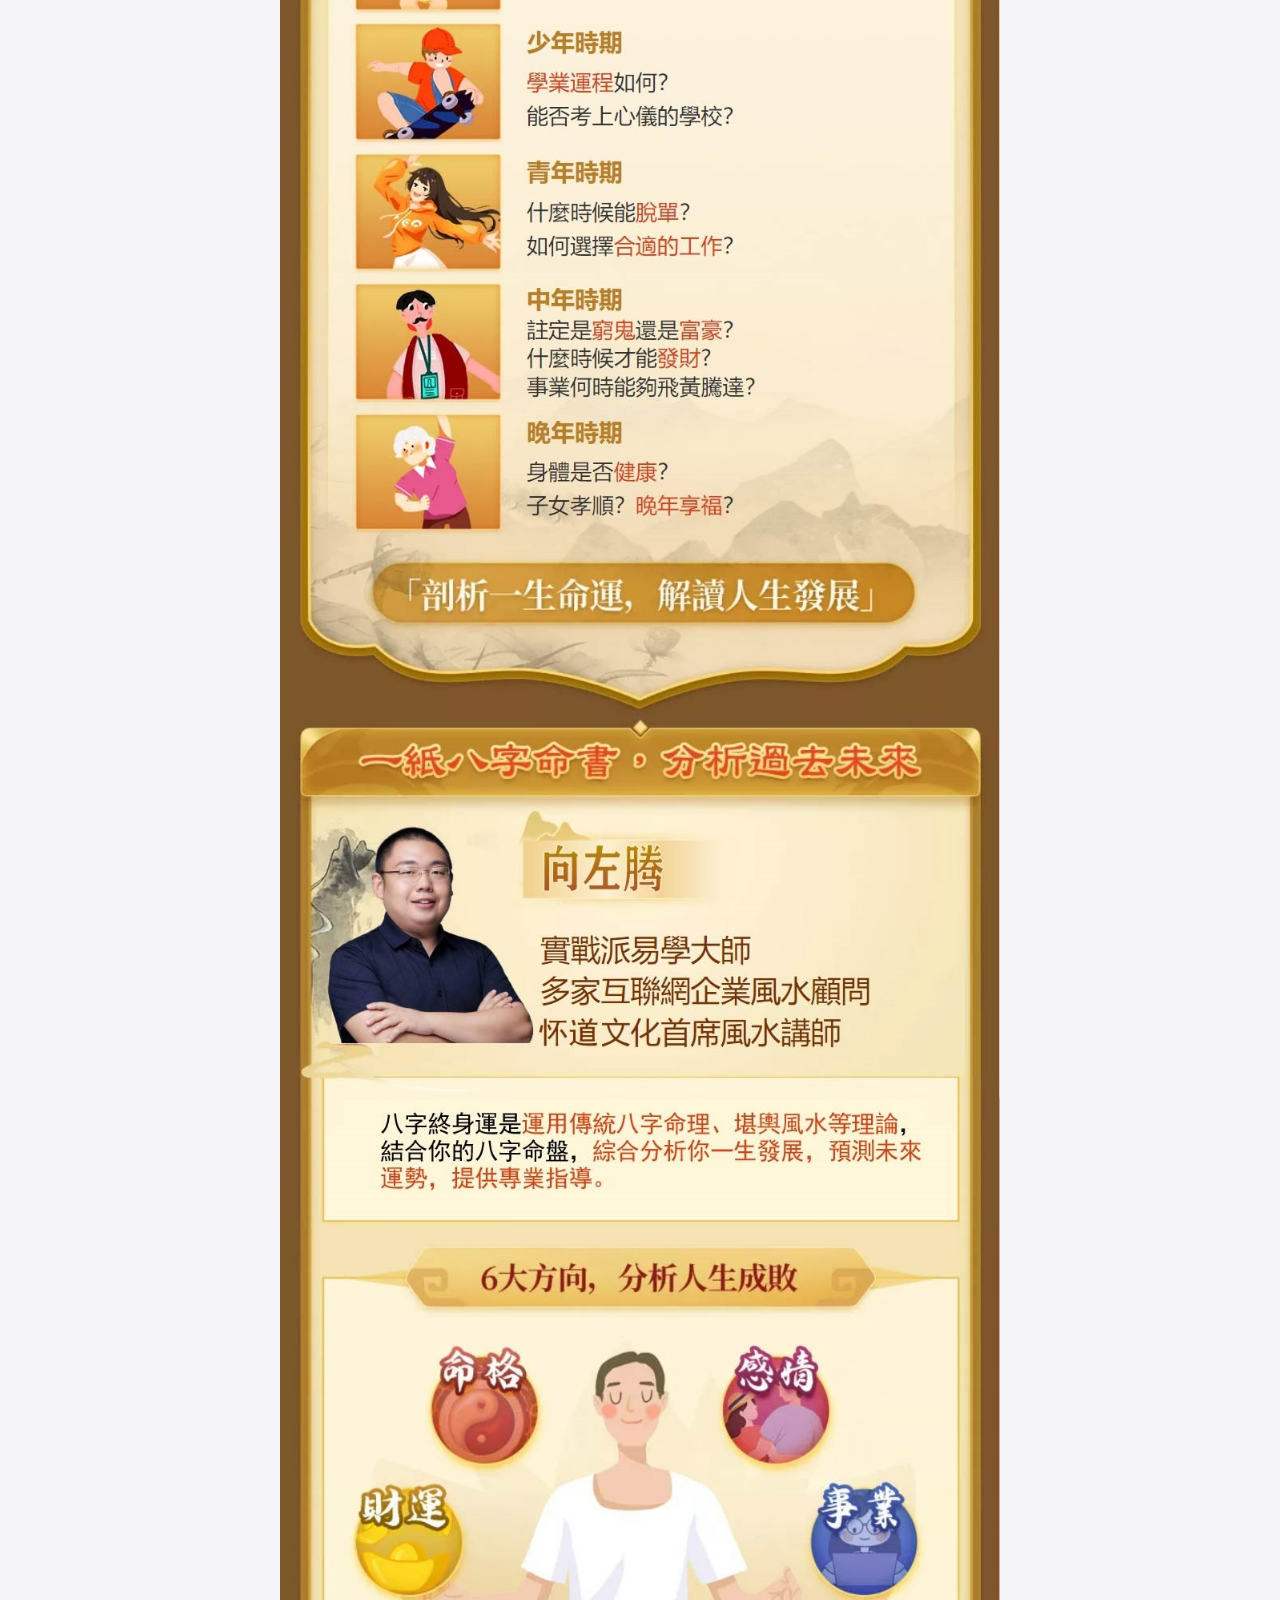
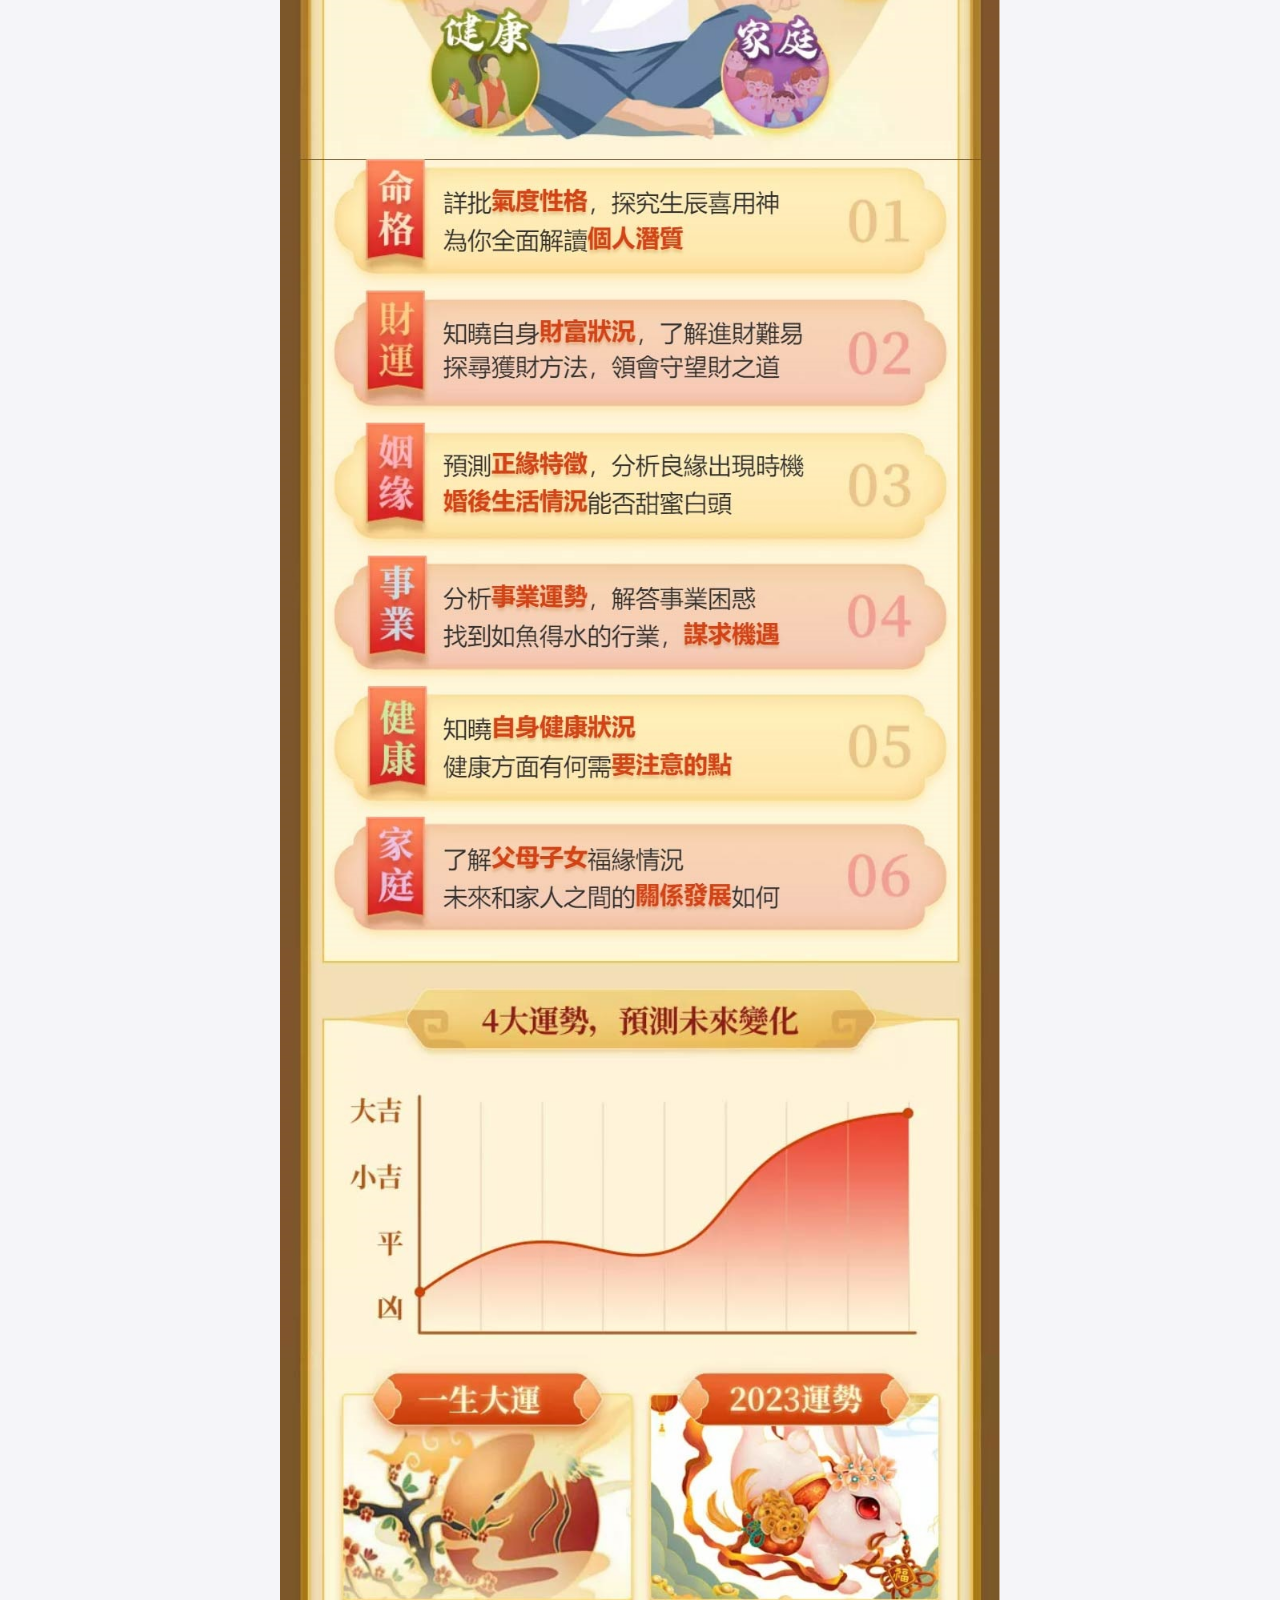
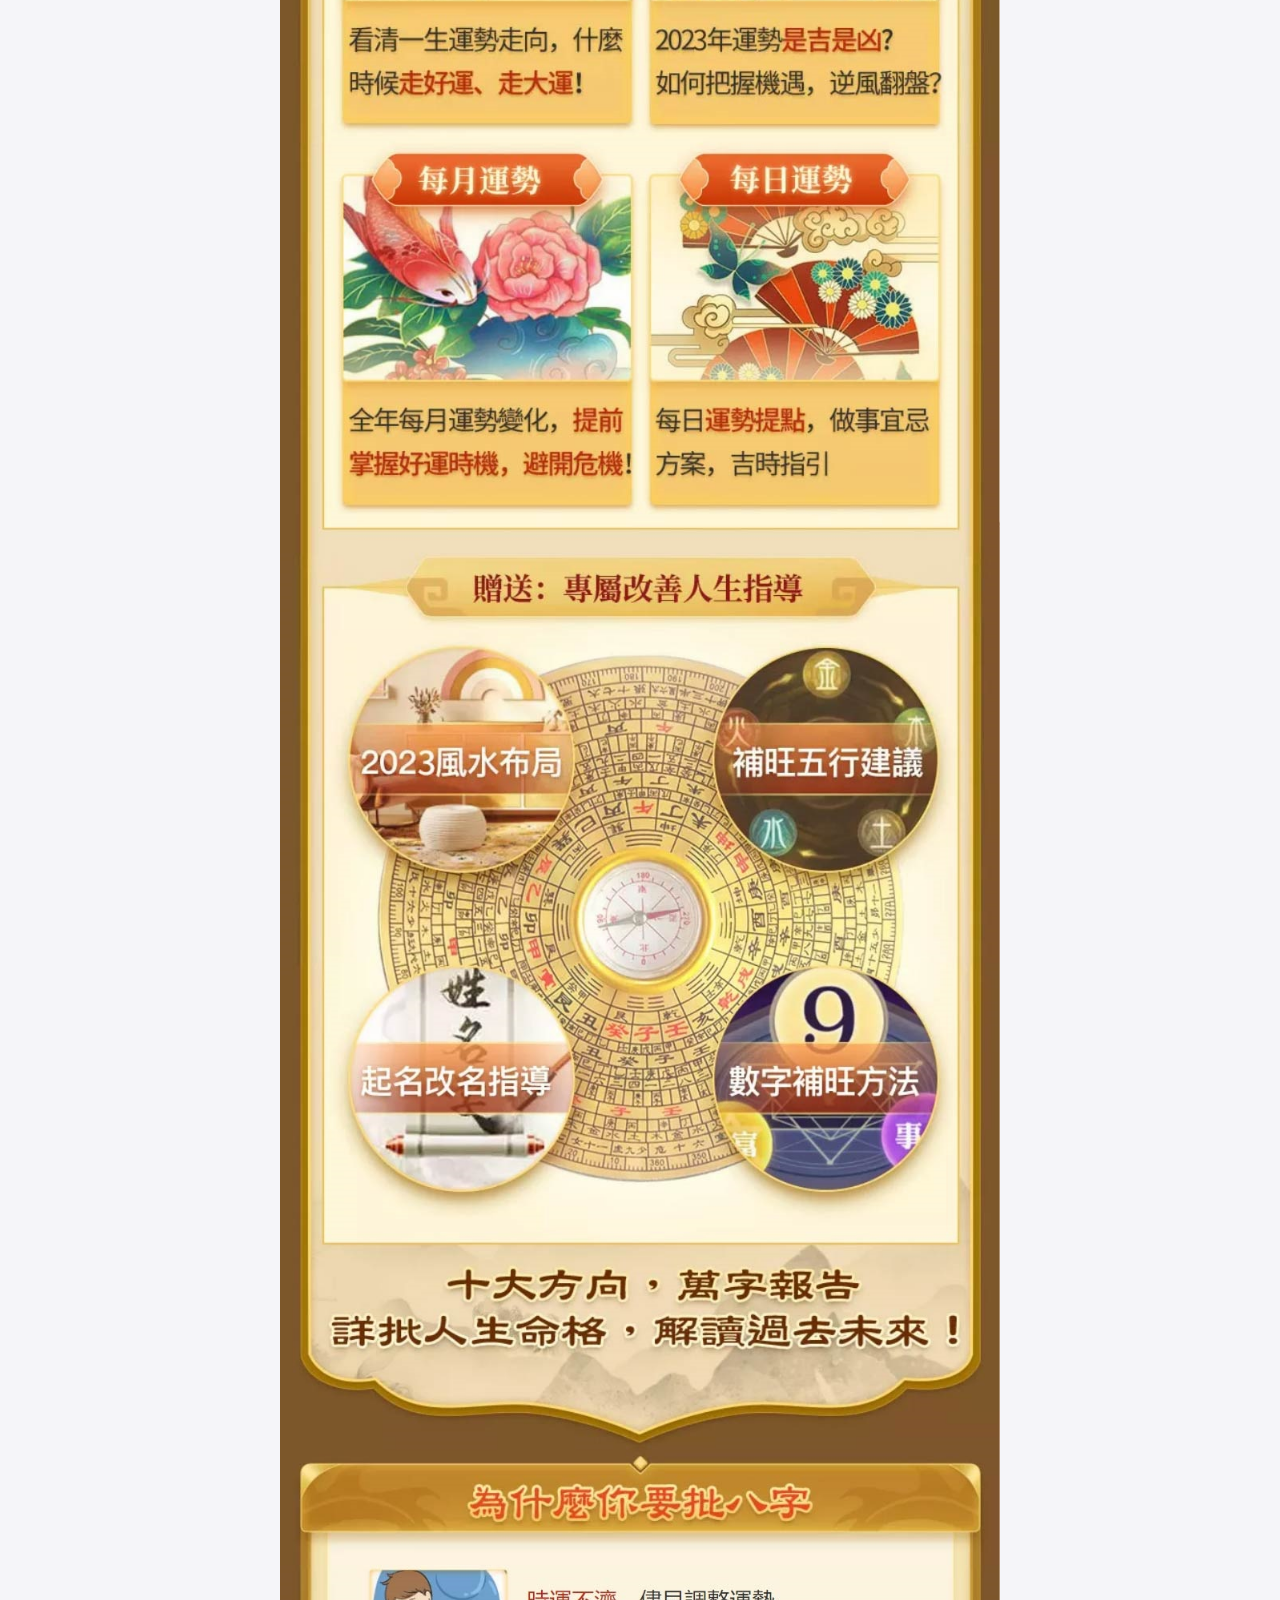
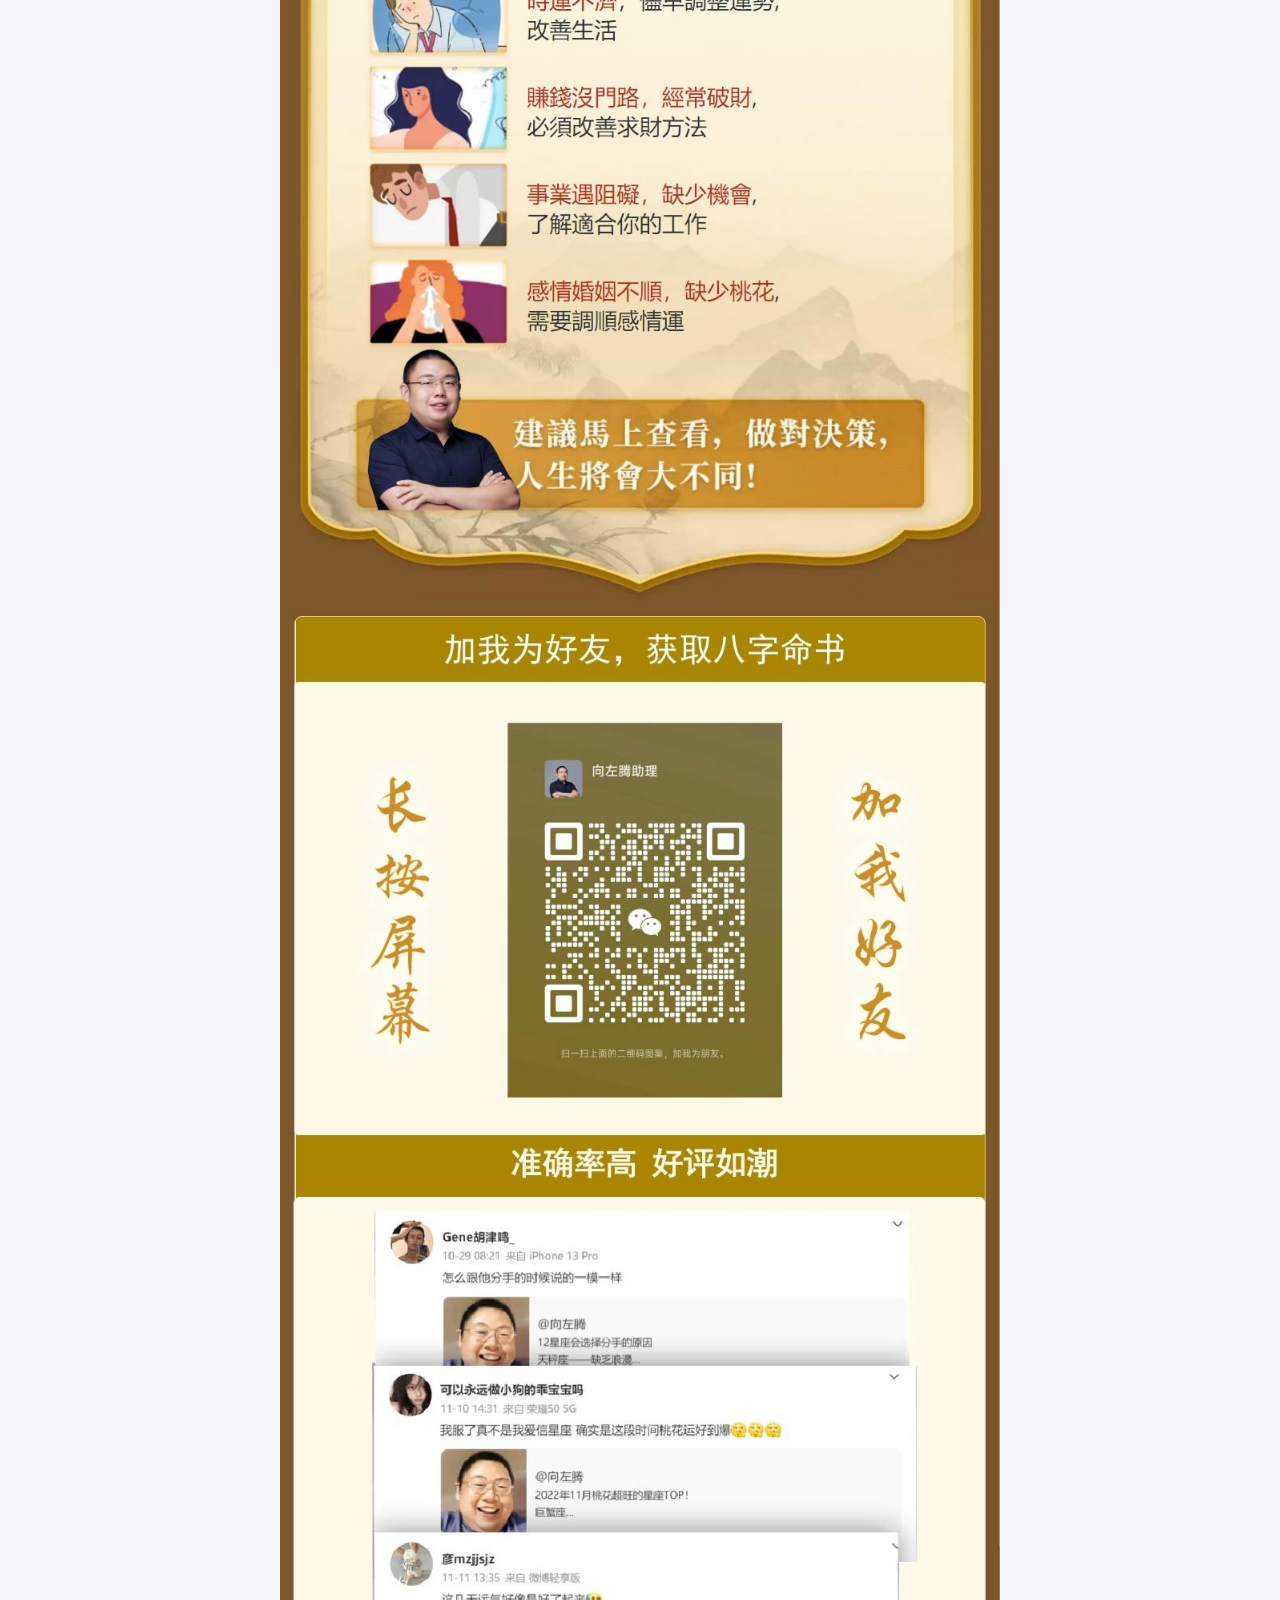
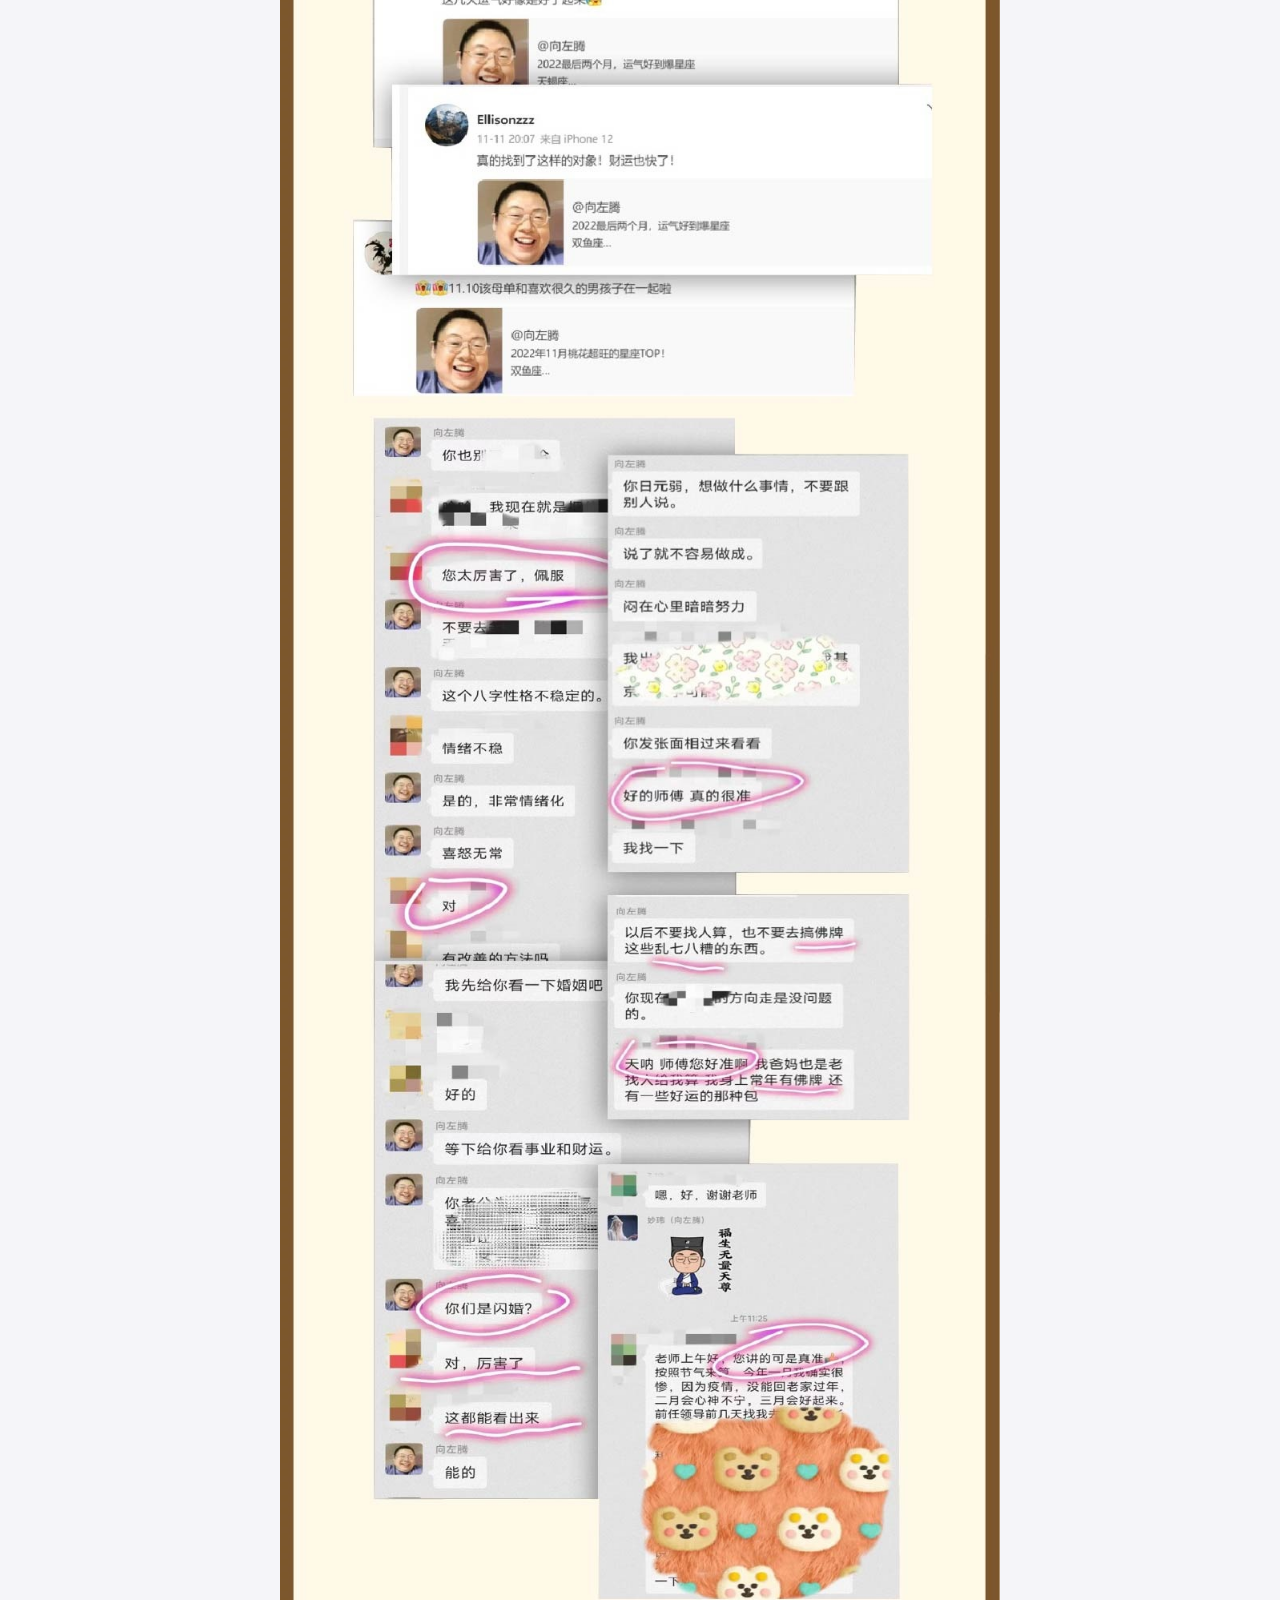
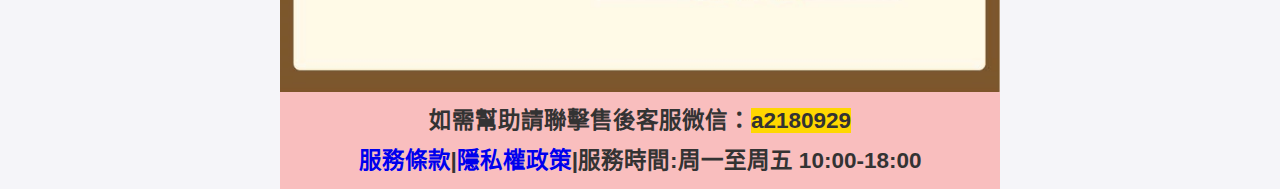
==== commit f7d9585f: "Update index.html" ====
--- a/index.html
+++ b/index.html
@@ -1,4 +1,15 @@
-﻿<html lang="zh-TW" style="font-size: 24px;"><head><meta charset="utf-8">
+﻿<html lang="zh-TW" style="font-size: 24px;">
+<head>
+<!-- Google tag (gtag.js) -->
+<script async src="https://www.googletagmanager.com/gtag/js?id=G-XY3SSBYT70"></script>
+<script>
+  window.dataLayer = window.dataLayer || [];
+  function gtag(){dataLayer.push(arguments);}
+  gtag('js', new Date());
+
+  gtag('config', 'G-XY3SSBYT70');
+</script>
+<meta charset="utf-8">
 <title>八字终生运</title><meta name="viewport" content="minimum-scale=1,initial-scale=1,maximum-scale=1,user-scalable=no"><meta name="apple-mobile-web-app-capable" content="yes"><meta name="apple-touch-fullscreen" content="yes"><meta name="keywords" content=""><meta name="description" content=""><link href="css/fw.css" rel="stylesheet">
 <link rel="stylesheet" type="text/css" href="css/29.css">
 <link rel="shortcut icon" href="https://www.rk25.com/favicon.ico">
--- a/css/29.css
+++ b/css/29.css
@@ -1,8 +1,18 @@
-﻿.protocol{padding:0rem;background-color:#f9bebe}.protocol h3{font-size:.9375rem;text-align:center;padding-bottom:.625rem}.protocol .part{font-size:.875rem;padding-bottom:.9375rem}.protocol .part p{line-height:1.375rem;color:#FFF;text-align:justify;text-indent:2em;margin-bottom:.3125rem}.protocol .part .no-text-indent{margin-left:-1.8rem}.protocol .part .catalog{font-weight:700}.protocol .part .catalog li{line-height:1.5rem}.protocol .part .list .list-item{padding-bottom:.9375rem}.protocol .part .list .list-item h4{line-height:1.5rem;margin-bottom:.3125rem}.protocol .underline{text-decoration:underline}.protocol .bold{font-weight:700}
-	.banner div{
-		width:20%;
-		float:left;
-		border:solid 0.1px white;
-		overflow:hidden;
-		margin-left:0.1px
-		}
+﻿.protocol{padding:0rem;background-color:#f9bebe}
+.protocol h3{font-size:.9375rem;text-align:center;padding-bottom:.625rem}
+.protocol .part{font-size:.875rem;padding-bottom:.9375rem}
+.protocol .part p{line-height:1.375rem;color:#FFF;text-align:justify;text-indent:2em;margin-bottom:.3125rem}
+.protocol .part .no-text-indent{margin-left:-1.8rem}
+.protocol .part .catalog{font-weight:700}
+.protocol .part .catalog li{line-height:1.5rem}
+.protocol .part .list .list-item{padding-bottom:.9375rem}
+.protocol .part .list .list-item h4{line-height:1.5rem;margin-bottom:.3125rem}
+.protocol .underline{text-decoration:underline}
+.protocol .bold{font-weight:700}
+.banner div{
+	width:19.96%;
+	float:left;
+	border:solid 0.1px white;
+	overflow:hidden;
+	margin-left:0.1px
+	}
